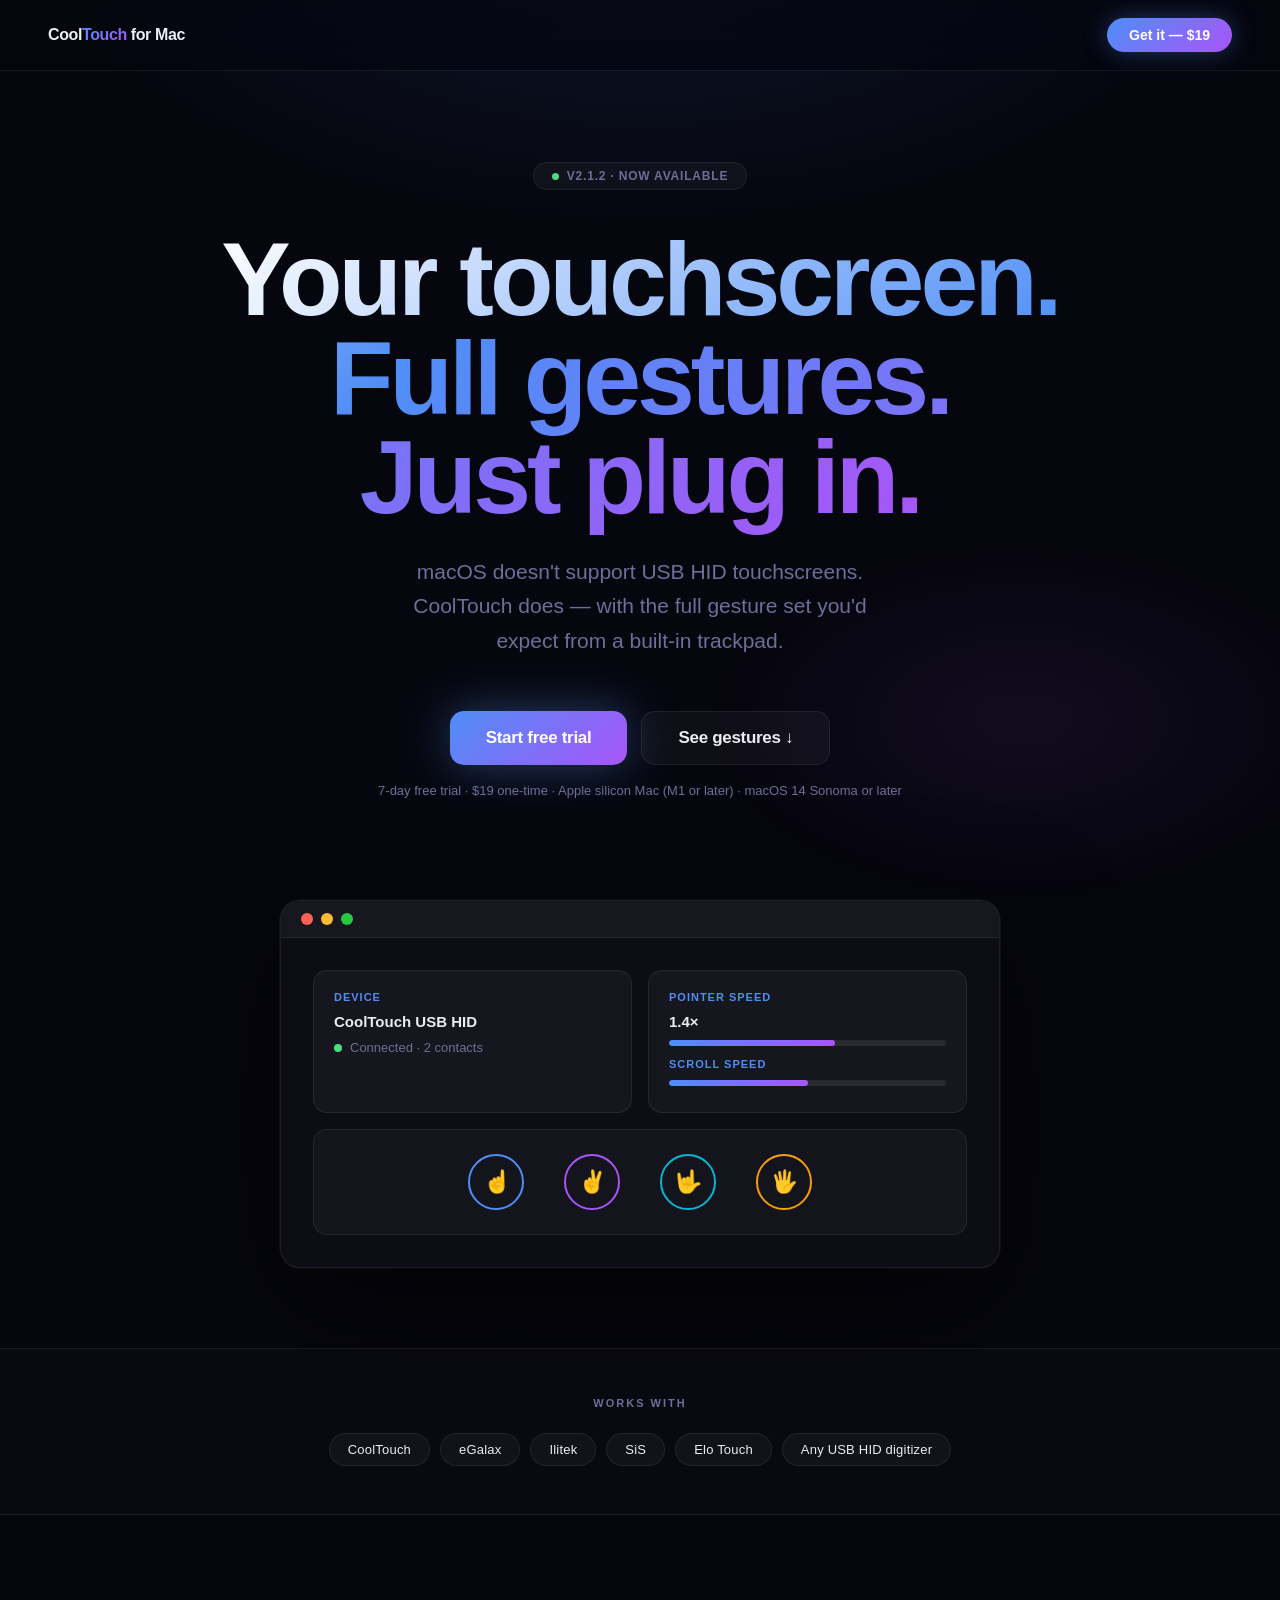
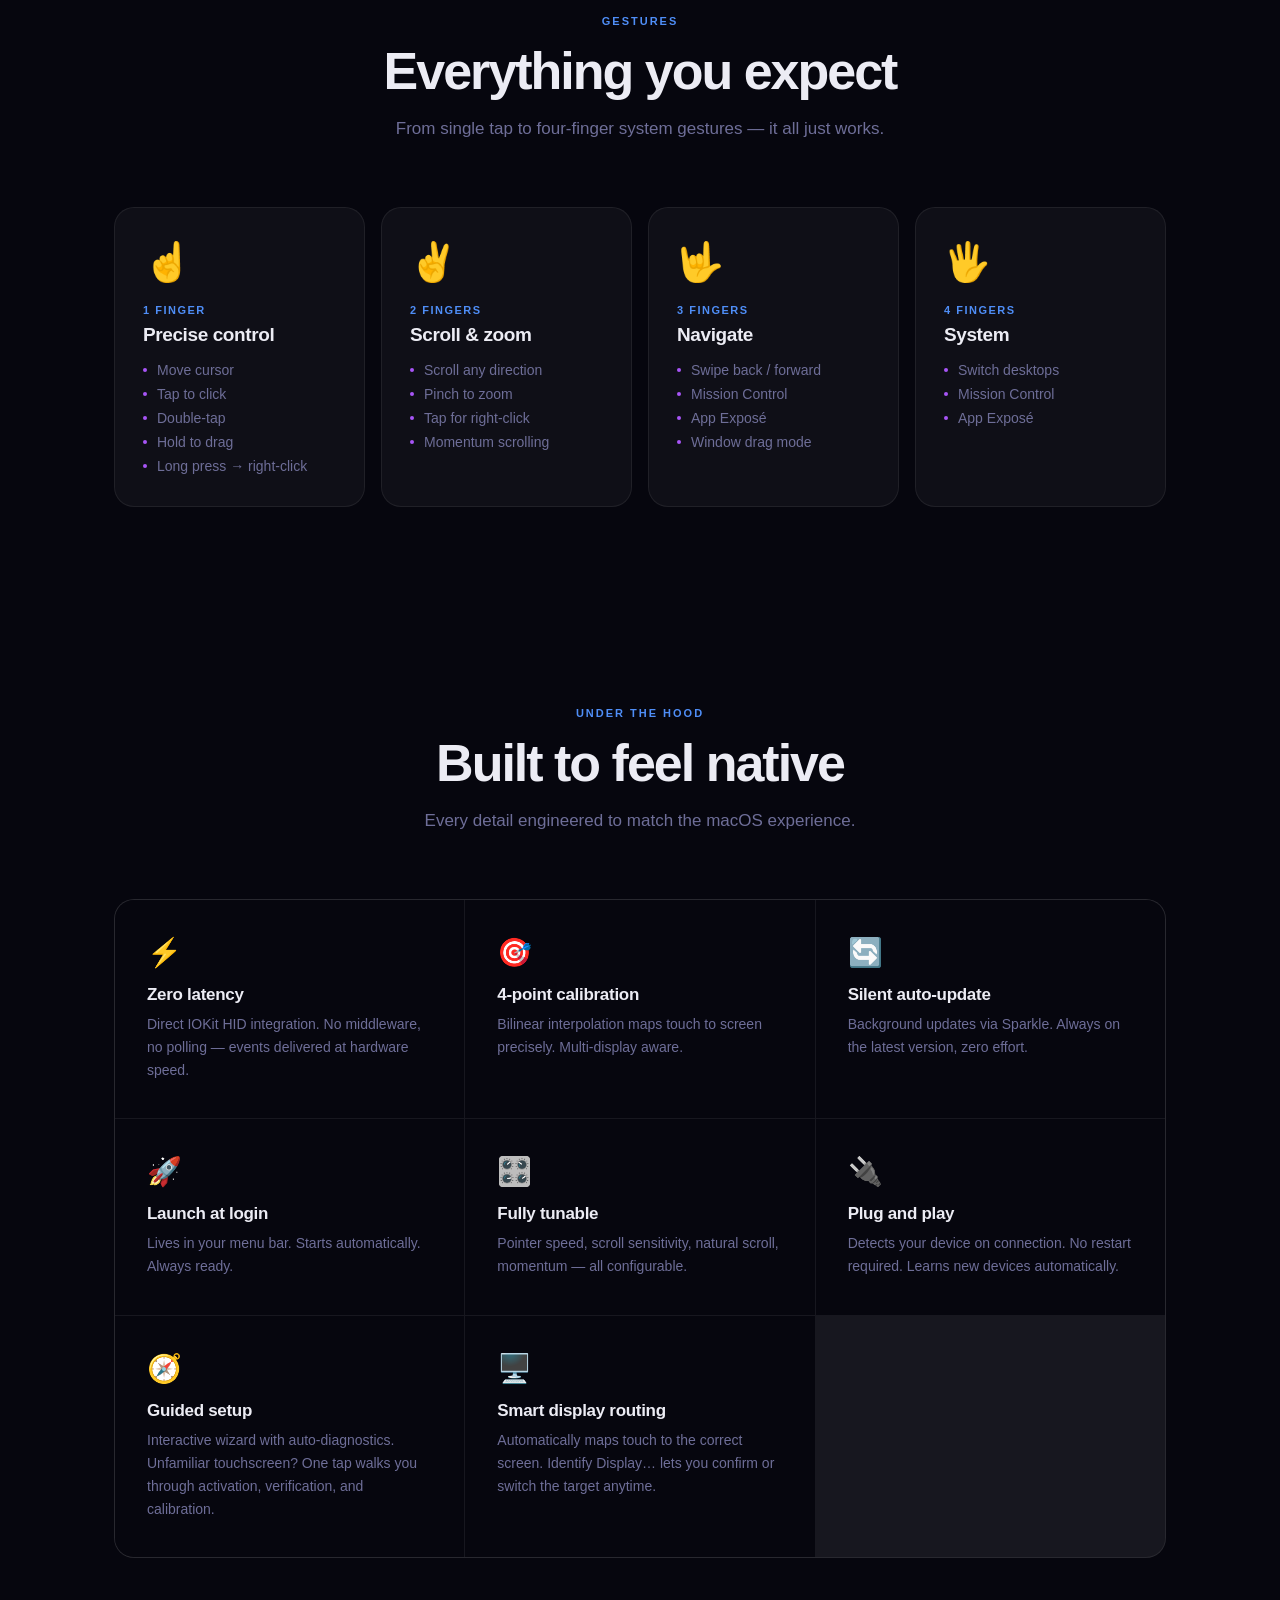
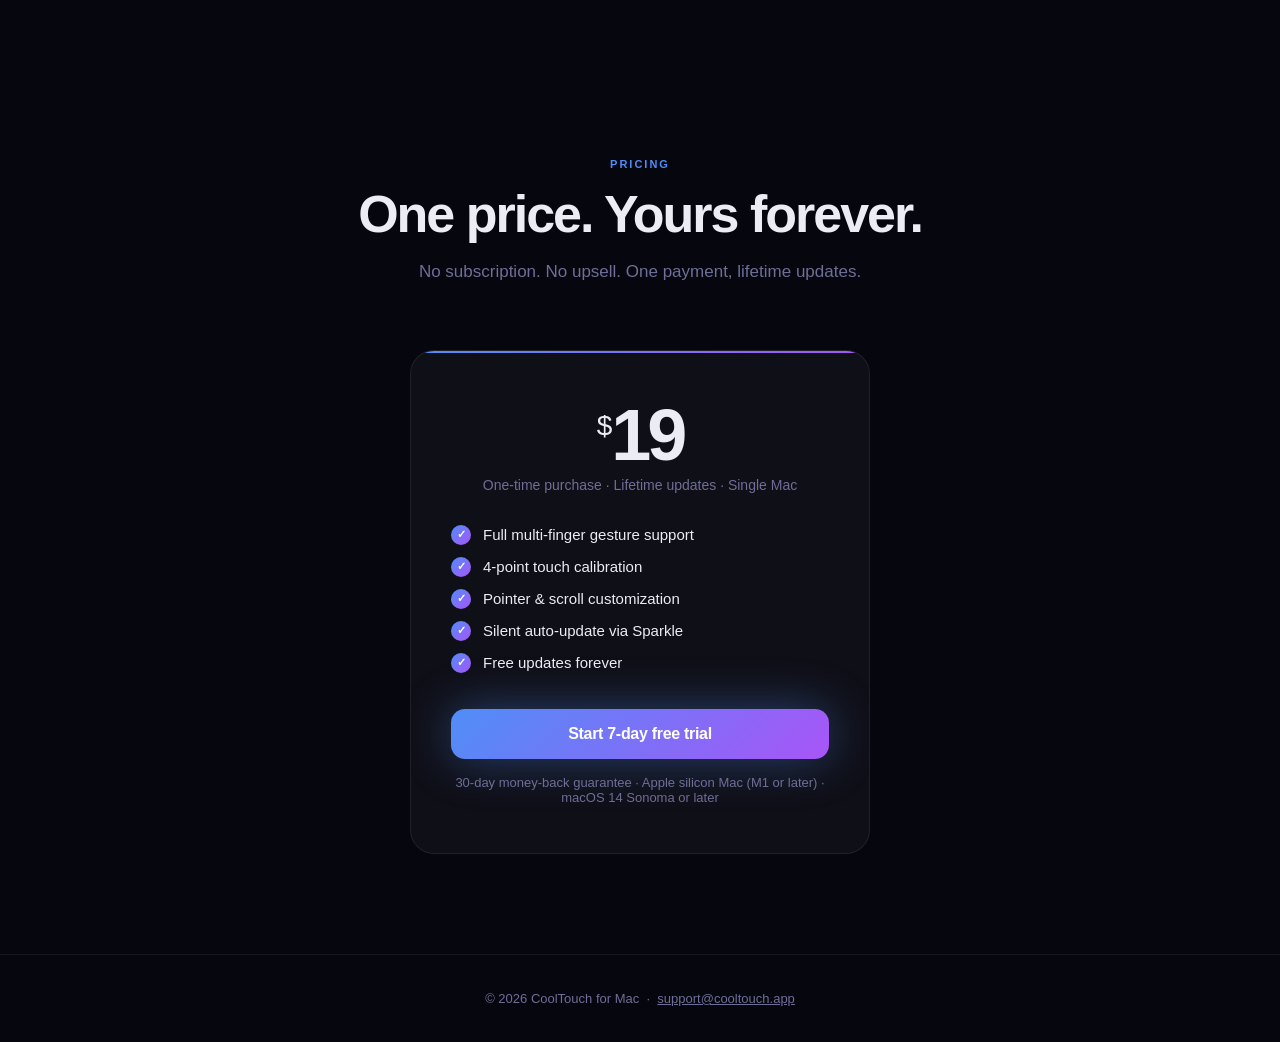
==== index.html @ cb619aef "docs: clarify Apple silicon requirement" ====
<!DOCTYPE html>
<html lang="en">
<head>
<meta charset="UTF-8">
<meta name="viewport" content="width=device-width, initial-scale=1.0">
<title>CoolTouch for Mac — Full Gesture Support for USB Touchscreens</title>
<meta name="description" content="Turn any USB touchscreen into a full macOS trackpad. Tap, scroll, pinch, swipe — plug in and it just works.">
<style>
*, *::before, *::after { box-sizing: border-box; margin: 0; padding: 0; }

:root {
  --bg: #06060e;
  --surface: rgba(255,255,255,0.04);
  --border: rgba(255,255,255,0.07);
  --text: #ececf4;
  --muted: #6e6e98;
  --a1: #4f8ef7;
  --a2: #a855f7;
  --a3: #06b6d4;
}

html { scroll-behavior: smooth; }

body {
  font-family: -apple-system, BlinkMacSystemFont, 'SF Pro Display', 'Segoe UI', sans-serif;
  background: var(--bg);
  color: var(--text);
  overflow-x: hidden;
}

/* ── Ambient glow ── */
.glow-bg {
  position: fixed; inset: 0; pointer-events: none; z-index: 0;
  background:
    radial-gradient(ellipse 80% 60% at 50% -10%, rgba(79,142,247,0.13) 0%, transparent 60%),
    radial-gradient(ellipse 50% 40% at 80% 80%, rgba(168,85,247,0.08) 0%, transparent 50%);
}

/* ── Nav ── */
nav {
  position: fixed; top: 0; left: 0; right: 0; z-index: 100;
  padding: 18px 48px;
  display: flex; align-items: center; justify-content: space-between;
  background: rgba(6,6,14,0.75);
  backdrop-filter: blur(24px) saturate(180%);
  border-bottom: 1px solid var(--border);
}

.logo { font-size: 16px; font-weight: 700; letter-spacing: -0.4px; }
.logo em { font-style: normal; background: linear-gradient(135deg, var(--a1), var(--a2)); -webkit-background-clip: text; -webkit-text-fill-color: transparent; }

.nav-buy {
  padding: 9px 22px;
  background: linear-gradient(135deg, var(--a1), var(--a2));
  border-radius: 22px;
  color: #fff; text-decoration: none; font-size: 14px; font-weight: 600;
  transition: opacity .2s, transform .2s;
  box-shadow: 0 0 24px rgba(79,142,247,0.35);
}
.nav-buy:hover { opacity: .85; transform: translateY(-1px); }

/* ── Hero ── */
.hero {
  min-height: 100vh;
  display: flex; flex-direction: column; align-items: center; justify-content: center;
  text-align: center; padding: 140px 24px 80px;
  position: relative; z-index: 1;
}

.badge {
  display: inline-flex; align-items: center; gap: 8px;
  padding: 6px 18px;
  background: var(--surface); border: 1px solid var(--border); border-radius: 99px;
  font-size: 12px; font-weight: 600; letter-spacing: .8px; text-transform: uppercase;
  color: var(--muted); margin-bottom: 40px;
}
.dot { width: 7px; height: 7px; border-radius: 50%; background: #4ade80; animation: blink 2s infinite; }
@keyframes blink { 0%,100%{opacity:1} 50%{opacity:.3} }

h1 {
  font-size: clamp(56px, 9vw, 104px);
  font-weight: 800; letter-spacing: -4px; line-height: .95;
  margin-bottom: 28px; max-width: 860px;
}

.grad { background: linear-gradient(135deg, #fff 0%, var(--a1) 45%, var(--a2) 100%); -webkit-background-clip: text; -webkit-text-fill-color: transparent; }

.hero-sub {
  font-size: clamp(17px, 2vw, 21px); color: var(--muted);
  max-width: 520px; line-height: 1.65; margin-bottom: 52px;
}

.hero-btns { display: flex; gap: 14px; flex-wrap: wrap; justify-content: center; margin-bottom: 18px; }

.btn {
  display: inline-flex; align-items: center; gap: 8px;
  padding: 16px 36px; border-radius: 14px;
  font-size: 17px; font-weight: 600; letter-spacing: -.3px;
  text-decoration: none; transition: all .2s;
}
.btn-fill {
  background: linear-gradient(135deg, var(--a1), var(--a2));
  color: #fff; box-shadow: 0 0 48px rgba(79,142,247,0.4);
}
.btn-fill:hover { transform: translateY(-3px); box-shadow: 0 0 72px rgba(79,142,247,0.55); }
.btn-outline {
  background: var(--surface); border: 1px solid var(--border); color: var(--text);
}
.btn-outline:hover { background: rgba(255,255,255,0.08); transform: translateY(-2px); }

.hero-fine { font-size: 13px; color: var(--muted); }

/* ── Mockup ── */
.mockup-wrap {
  position: relative; z-index: 1;
  padding: 0 24px 80px; display: flex; justify-content: center;
}

.mockup {
  width: 100%; max-width: 720px;
  background: rgba(255,255,255,0.03);
  border: 1px solid var(--border);
  border-radius: 20px;
  overflow: hidden;
  box-shadow: 0 40px 120px rgba(0,0,0,0.6), 0 0 0 1px rgba(255,255,255,0.05);
}

.mockup-bar {
  background: rgba(255,255,255,0.04);
  border-bottom: 1px solid var(--border);
  padding: 12px 20px;
  display: flex; align-items: center; gap: 8px;
}
.mockup-dot { width: 12px; height: 12px; border-radius: 50%; }
.d1{background:#ff5f57} .d2{background:#febc2e} .d3{background:#28c840}

.mockup-body {
  padding: 32px;
  display: grid; grid-template-columns: 1fr 1fr; gap: 16px;
}

.mockup-card {
  background: rgba(255,255,255,0.04);
  border: 1px solid var(--border);
  border-radius: 14px; padding: 20px;
}
.mockup-card-label {
  font-size: 11px; font-weight: 600; letter-spacing: 1px; text-transform: uppercase;
  color: var(--a1); margin-bottom: 10px;
}
.mockup-card-title { font-size: 15px; font-weight: 600; margin-bottom: 10px; }
.mockup-bar-row {
  height: 6px; background: rgba(255,255,255,0.08);
  border-radius: 3px; margin-bottom: 6px; overflow: hidden;
}
.mockup-bar-fill {
  height: 100%; border-radius: 3px;
  background: linear-gradient(90deg, var(--a1), var(--a2));
  animation: barload 3s ease-in-out infinite alternate;
}
@keyframes barload { from{width:30%} to{width:90%} }
.mockup-bar-fill.b2 { animation-delay: .4s; animation-direction: alternate-reverse; }
.mockup-bar-fill.b3 { animation-delay: .8s; }

.mockup-status {
  display: flex; align-items: center; gap: 8px;
  font-size: 13px; color: var(--muted); margin-top: 8px;
}
.status-dot { width: 8px; height: 8px; border-radius: 50%; background: #4ade80; flex-shrink: 0; }

.touch-demo {
  grid-column: span 2;
  background: rgba(255,255,255,0.03);
  border: 1px solid var(--border);
  border-radius: 14px; padding: 24px;
  display: flex; align-items: center; justify-content: center; gap: 40px; flex-wrap: wrap;
}

.finger-ring {
  width: 56px; height: 56px; border-radius: 50%;
  border: 2px solid;
  display: flex; align-items: center; justify-content: center;
  font-size: 22px; position: relative;
  animation: ripple 2.5s ease-out infinite;
}
.f1 { border-color: var(--a1); animation-delay: 0s; }
.f2 { border-color: var(--a2); animation-delay: .3s; }
.f3 { border-color: var(--a3); animation-delay: .6s; }
.f4 { border-color: #f59e0b; animation-delay: .9s; }

@keyframes ripple {
  0%,100% { transform: scale(1); opacity: 1; }
  50% { transform: scale(1.12); opacity: .7; }
}
.finger-ring::after {
  content: ''; position: absolute;
  width: 100%; height: 100%; border-radius: 50%;
  border: 2px solid inherit;
  animation: expand 2.5s ease-out infinite;
}
.f1::after { border-color: var(--a1); animation-delay: 0s; }
.f2::after { border-color: var(--a2); animation-delay: .3s; }
.f3::after { border-color: var(--a3); animation-delay: .6s; }
.f4::after { border-color: #f59e0b; animation-delay: .9s; }
@keyframes expand {
  0% { transform: scale(1); opacity: .8; }
  100% { transform: scale(2.2); opacity: 0; }
}

/* ── Compat strip ── */
.compat {
  position: relative; z-index: 1;
  border-top: 1px solid var(--border);
  border-bottom: 1px solid var(--border);
  padding: 48px 24px;
  text-align: center;
  background: rgba(255,255,255,0.015);
}
.compat-label { font-size: 11px; font-weight: 600; letter-spacing: 2px; text-transform: uppercase; color: var(--muted); margin-bottom: 24px; }
.chips { display: flex; flex-wrap: wrap; gap: 10px; justify-content: center; }
.chip {
  padding: 8px 18px;
  background: var(--surface); border: 1px solid var(--border); border-radius: 99px;
  font-size: 13px; letter-spacing: .2px;
}

/* ── Sections ── */
.section {
  padding: 100px 24px;
  max-width: 1100px; margin: 0 auto;
  position: relative; z-index: 1;
}
.section-tag { font-size: 11px; font-weight: 700; letter-spacing: 2px; text-transform: uppercase; color: var(--a1); text-align: center; margin-bottom: 14px; }
.section-h { font-size: clamp(32px, 5vw, 52px); font-weight: 800; letter-spacing: -2px; text-align: center; margin-bottom: 14px; }
.section-p { font-size: 17px; color: var(--muted); text-align: center; max-width: 500px; margin: 0 auto 64px; line-height: 1.65; }

/* ── Gesture cards ── */
.g-grid { display: grid; grid-template-columns: repeat(auto-fit, minmax(240px, 1fr)); gap: 16px; }

.g-card {
  background: var(--surface); border: 1px solid var(--border); border-radius: 20px;
  padding: 32px 28px; transition: all .3s;
}
.g-card:hover { background: rgba(255,255,255,0.06); border-color: rgba(79,142,247,.3); transform: translateY(-5px); box-shadow: 0 20px 60px rgba(0,0,0,.4); }

.g-icon { font-size: 38px; margin-bottom: 20px; display: block; }
.g-tag { font-size: 11px; font-weight: 700; letter-spacing: 1.5px; text-transform: uppercase; color: var(--a1); margin-bottom: 8px; }
.g-title { font-size: 19px; font-weight: 700; letter-spacing: -.4px; margin-bottom: 16px; }
.g-list { list-style: none; display: flex; flex-direction: column; gap: 8px; }
.g-list li { font-size: 14px; color: var(--muted); display: flex; align-items: center; gap: 10px; }
.g-list li::before { content: ''; width: 4px; height: 4px; background: var(--a2); border-radius: 50%; flex-shrink: 0; }

/* ── Feature grid ── */
.f-grid {
  display: grid; grid-template-columns: repeat(auto-fit, minmax(300px, 1fr));
  gap: 1px; background: var(--border);
  border: 1px solid var(--border); border-radius: 20px; overflow: hidden;
}
.f-item { background: var(--bg); padding: 36px 32px; transition: background .2s; }
.f-item:hover { background: var(--surface); }
.f-icon { font-size: 28px; margin-bottom: 16px; display: block; }
.f-name { font-size: 17px; font-weight: 700; letter-spacing: -.3px; margin-bottom: 8px; }
.f-desc { font-size: 14px; color: var(--muted); line-height: 1.65; }

/* ── Pricing ── */
.p-card {
  max-width: 460px; margin: 0 auto;
  background: var(--surface); border: 1px solid var(--border); border-radius: 24px;
  padding: 48px 40px; text-align: center;
  position: relative; overflow: hidden;
}
.p-card::before {
  content: ''; position: absolute; top: 0; left: 0; right: 0; height: 2px;
  background: linear-gradient(90deg, var(--a1), var(--a2));
}
.p-price { font-size: 72px; font-weight: 800; letter-spacing: -4px; line-height: 1; margin-bottom: 6px; }
.p-price sup { font-size: 28px; font-weight: 500; vertical-align: super; letter-spacing: -1px; }
.p-note { font-size: 14px; color: var(--muted); margin-bottom: 32px; }
.p-list { list-style: none; display: flex; flex-direction: column; gap: 12px; margin-bottom: 36px; text-align: left; }
.p-list li { display: flex; align-items: center; gap: 12px; font-size: 15px; }
.p-check {
  width: 20px; height: 20px; border-radius: 50%; flex-shrink: 0;
  background: linear-gradient(135deg, var(--a1), var(--a2));
  display: inline-flex; align-items: center; justify-content: center;
  font-size: 11px; font-weight: 700; color: #fff;
}
.p-guarantee { font-size: 13px; color: var(--muted); margin-top: 16px; }

/* ── Footer ── */
footer {
  position: relative; z-index: 1;
  border-top: 1px solid var(--border);
  padding: 36px 24px; text-align: center;
  font-size: 13px; color: var(--muted);
}
footer a { color: inherit; }

@media (max-width: 640px) {
  nav { padding: 16px 20px; }
  h1 { letter-spacing: -2px; }
  .mockup-body { grid-template-columns: 1fr; }
  .touch-demo { grid-column: span 1; }
  .section { padding: 60px 16px; }
  .p-card { padding: 36px 24px; }
}
</style>
</head>
<body>

<div class="glow-bg"></div>

<nav>
  <div class="logo">Cool<em>Touch</em> for Mac</div>
  <a href="https://marswanderer72.gumroad.com/l/cooltouch-mac" class="nav-buy">Get it — $19</a>
</nav>

<!-- Hero -->
<section class="hero">
  <div class="badge"><span class="dot"></span> v2.1.2 · Now available</div>
  <h1><span class="grad">Your touchscreen.<br>Full gestures.<br>Just plug in.</span></h1>
  <p class="hero-sub">macOS doesn't support USB HID touchscreens. CoolTouch does — with the full gesture set you'd expect from a built-in trackpad.</p>
  <div class="hero-btns">
    <a href="https://marswanderer72.gumroad.com/l/cooltouch-mac" class="btn btn-fill">Start free trial</a>
    <a href="#gestures" class="btn btn-outline">See gestures ↓</a>
  </div>
  <p class="hero-fine">7-day free trial · $19 one-time · Apple silicon Mac (M1 or later) · macOS 14 Sonoma or later</p>
</section>

<!-- Mockup -->
<div class="mockup-wrap">
  <div class="mockup">
    <div class="mockup-bar">
      <div class="mockup-dot d1"></div>
      <div class="mockup-dot d2"></div>
      <div class="mockup-dot d3"></div>
    </div>
    <div class="mockup-body">
      <div class="mockup-card">
        <div class="mockup-card-label">Device</div>
        <div class="mockup-card-title">CoolTouch USB HID</div>
        <div class="mockup-status"><span class="status-dot"></span> Connected · 2 contacts</div>
      </div>
      <div class="mockup-card">
        <div class="mockup-card-label">Pointer speed</div>
        <div class="mockup-card-title">1.4×</div>
        <div class="mockup-bar-row"><div class="mockup-bar-fill" style="width:60%"></div></div>
        <div class="mockup-card-label" style="margin-top:12px">Scroll speed</div>
        <div class="mockup-bar-row"><div class="mockup-bar-fill b2" style="width:50%"></div></div>
      </div>
      <div class="touch-demo">
        <div class="finger-ring f1">☝️</div>
        <div class="finger-ring f2">✌️</div>
        <div class="finger-ring f3">🤟</div>
        <div class="finger-ring f4">🖐️</div>
      </div>
    </div>
  </div>
</div>

<!-- Compat -->
<div class="compat">
  <p class="compat-label">Works with</p>
  <div class="chips">
    <span class="chip">CoolTouch</span>
    <span class="chip">eGalax</span>
    <span class="chip">Ilitek</span>
    <span class="chip">SiS</span>
    <span class="chip">Elo Touch</span>
    <span class="chip">Any USB HID digitizer</span>
  </div>
</div>

<!-- Gestures -->
<section class="section" id="gestures">
  <p class="section-tag">Gestures</p>
  <h2 class="section-h">Everything you expect</h2>
  <p class="section-p">From single tap to four-finger system gestures — it all just works.</p>
  <div class="g-grid">
    <div class="g-card">
      <span class="g-icon">☝️</span>
      <p class="g-tag">1 finger</p>
      <h3 class="g-title">Precise control</h3>
      <ul class="g-list">
        <li>Move cursor</li>
        <li>Tap to click</li>
        <li>Double-tap</li>
        <li>Hold to drag</li>
        <li>Long press → right-click</li>
      </ul>
    </div>
    <div class="g-card">
      <span class="g-icon">✌️</span>
      <p class="g-tag">2 fingers</p>
      <h3 class="g-title">Scroll & zoom</h3>
      <ul class="g-list">
        <li>Scroll any direction</li>
        <li>Pinch to zoom</li>
        <li>Tap for right-click</li>
        <li>Momentum scrolling</li>
      </ul>
    </div>
    <div class="g-card">
      <span class="g-icon">🤟</span>
      <p class="g-tag">3 fingers</p>
      <h3 class="g-title">Navigate</h3>
      <ul class="g-list">
        <li>Swipe back / forward</li>
        <li>Mission Control</li>
        <li>App Exposé</li>
        <li>Window drag mode</li>
      </ul>
    </div>
    <div class="g-card">
      <span class="g-icon">🖐️</span>
      <p class="g-tag">4 fingers</p>
      <h3 class="g-title">System</h3>
      <ul class="g-list">
        <li>Switch desktops</li>
        <li>Mission Control</li>
        <li>App Exposé</li>
      </ul>
    </div>
  </div>
</section>

<!-- Features -->
<section class="section" id="features">
  <p class="section-tag">Under the hood</p>
  <h2 class="section-h">Built to feel native</h2>
  <p class="section-p">Every detail engineered to match the macOS experience.</p>
  <div class="f-grid">
    <div class="f-item">
      <span class="f-icon">⚡</span>
      <h3 class="f-name">Zero latency</h3>
      <p class="f-desc">Direct IOKit HID integration. No middleware, no polling — events delivered at hardware speed.</p>
    </div>
    <div class="f-item">
      <span class="f-icon">🎯</span>
      <h3 class="f-name">4-point calibration</h3>
      <p class="f-desc">Bilinear interpolation maps touch to screen precisely. Multi-display aware.</p>
    </div>
    <div class="f-item">
      <span class="f-icon">🔄</span>
      <h3 class="f-name">Silent auto-update</h3>
      <p class="f-desc">Background updates via Sparkle. Always on the latest version, zero effort.</p>
    </div>
    <div class="f-item">
      <span class="f-icon">🚀</span>
      <h3 class="f-name">Launch at login</h3>
      <p class="f-desc">Lives in your menu bar. Starts automatically. Always ready.</p>
    </div>
    <div class="f-item">
      <span class="f-icon">🎛️</span>
      <h3 class="f-name">Fully tunable</h3>
      <p class="f-desc">Pointer speed, scroll sensitivity, natural scroll, momentum — all configurable.</p>
    </div>
    <div class="f-item">
      <span class="f-icon">🔌</span>
      <h3 class="f-name">Plug and play</h3>
      <p class="f-desc">Detects your device on connection. No restart required. Learns new devices automatically.</p>
    </div>
    <div class="f-item">
      <span class="f-icon">🧭</span>
      <h3 class="f-name">Guided setup</h3>
      <p class="f-desc">Interactive wizard with auto-diagnostics. Unfamiliar touchscreen? One tap walks you through activation, verification, and calibration.</p>
    </div>
    <div class="f-item">
      <span class="f-icon">🖥️</span>
      <h3 class="f-name">Smart display routing</h3>
      <p class="f-desc">Automatically maps touch to the correct screen. Identify Display… lets you confirm or switch the target anytime.</p>
    </div>
  </div>
</section>

<!-- Pricing -->
<section class="section" id="pricing">
  <p class="section-tag">Pricing</p>
  <h2 class="section-h">One price. Yours forever.</h2>
  <p class="section-p">No subscription. No upsell. One payment, lifetime updates.</p>
  <div class="p-card">
    <div class="p-price"><sup>$</sup>19</div>
    <p class="p-note">One-time purchase · Lifetime updates · Single Mac</p>
    <ul class="p-list">
      <li><span class="p-check">✓</span> Full multi-finger gesture support</li>
      <li><span class="p-check">✓</span> 4-point touch calibration</li>
      <li><span class="p-check">✓</span> Pointer &amp; scroll customization</li>
      <li><span class="p-check">✓</span> Silent auto-update via Sparkle</li>
      <li><span class="p-check">✓</span> Free updates forever</li>
    </ul>
    <a href="https://marswanderer72.gumroad.com/l/cooltouch-mac" class="btn btn-fill" style="width:100%;justify-content:center;font-size:16px;">
      Start 7-day free trial
    </a>
    <p class="p-guarantee">30-day money-back guarantee · Apple silicon Mac (M1 or later) · macOS 14 Sonoma or later</p>
  </div>
</section>

<footer>
  <p>© 2026 CoolTouch for Mac &nbsp;·&nbsp; <a href="mailto:support@cooltouch.app">support@cooltouch.app</a></p>
</footer>

</body>
</html>
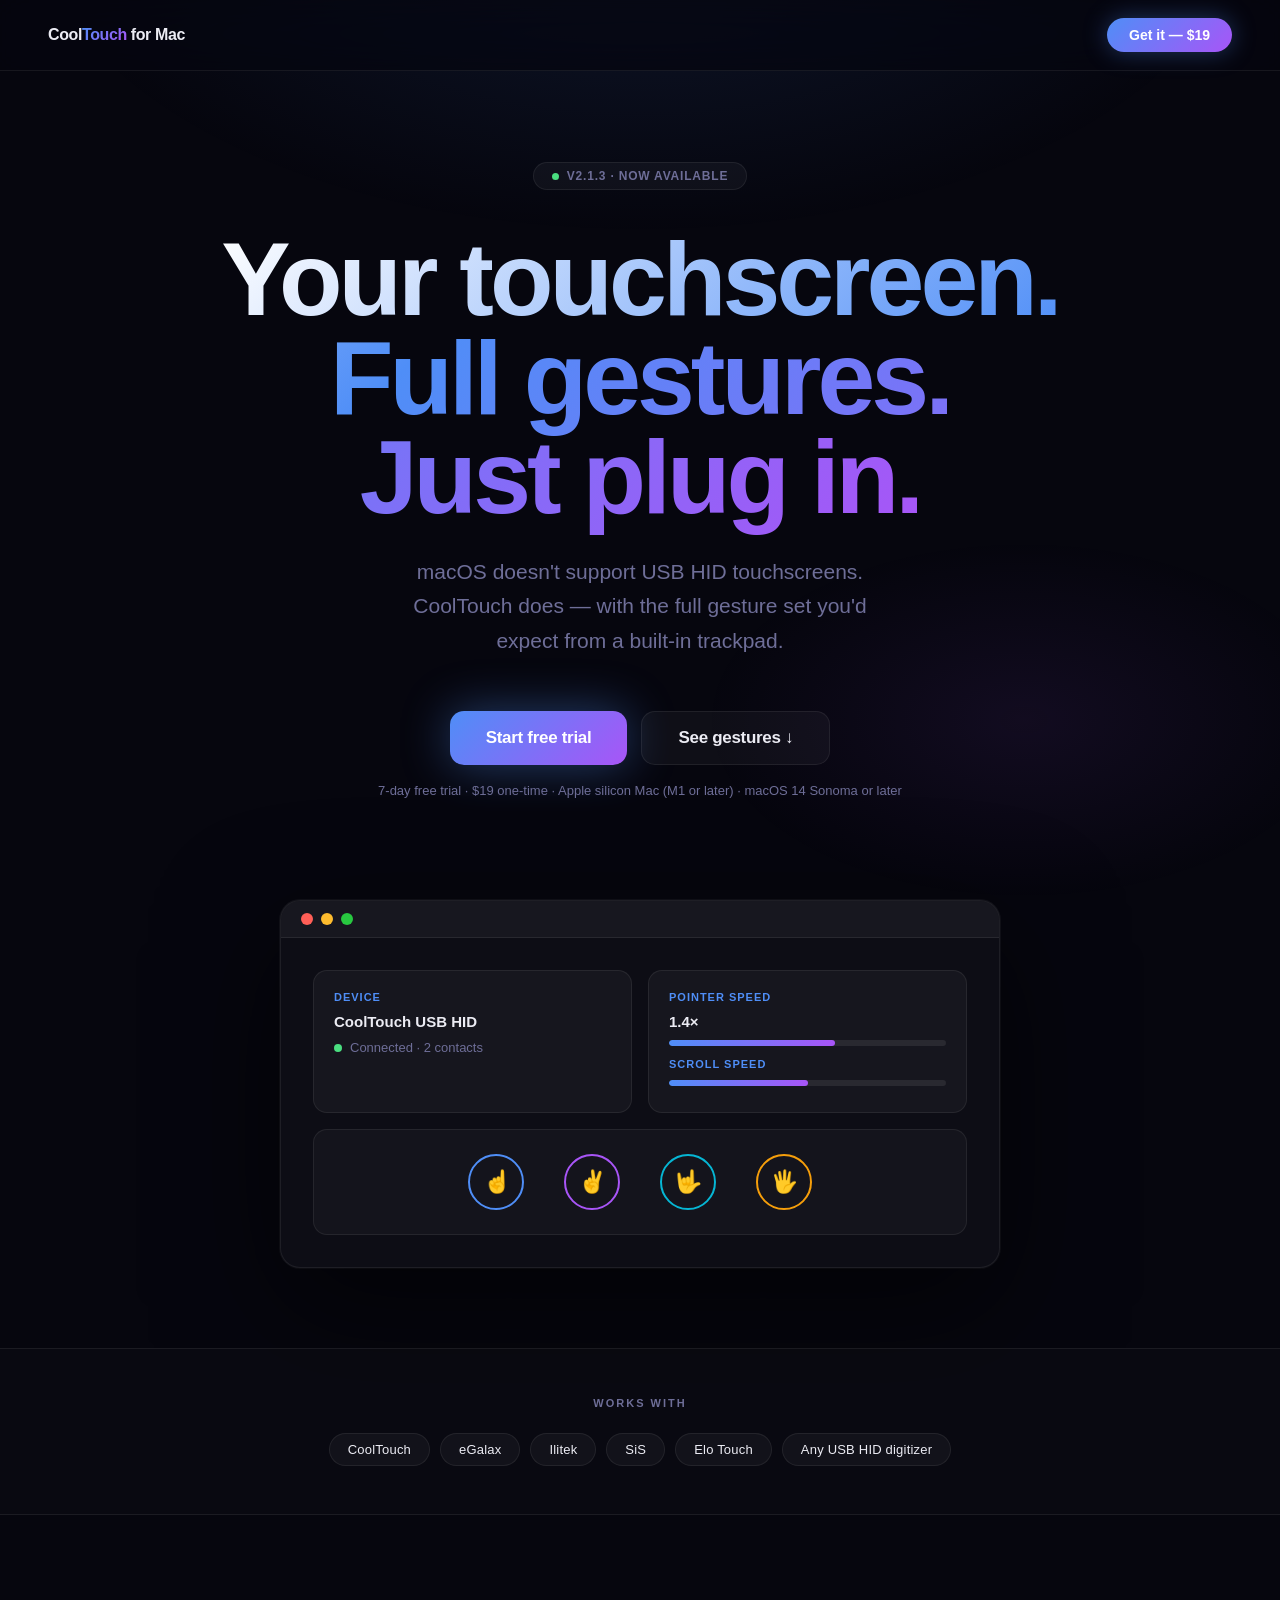
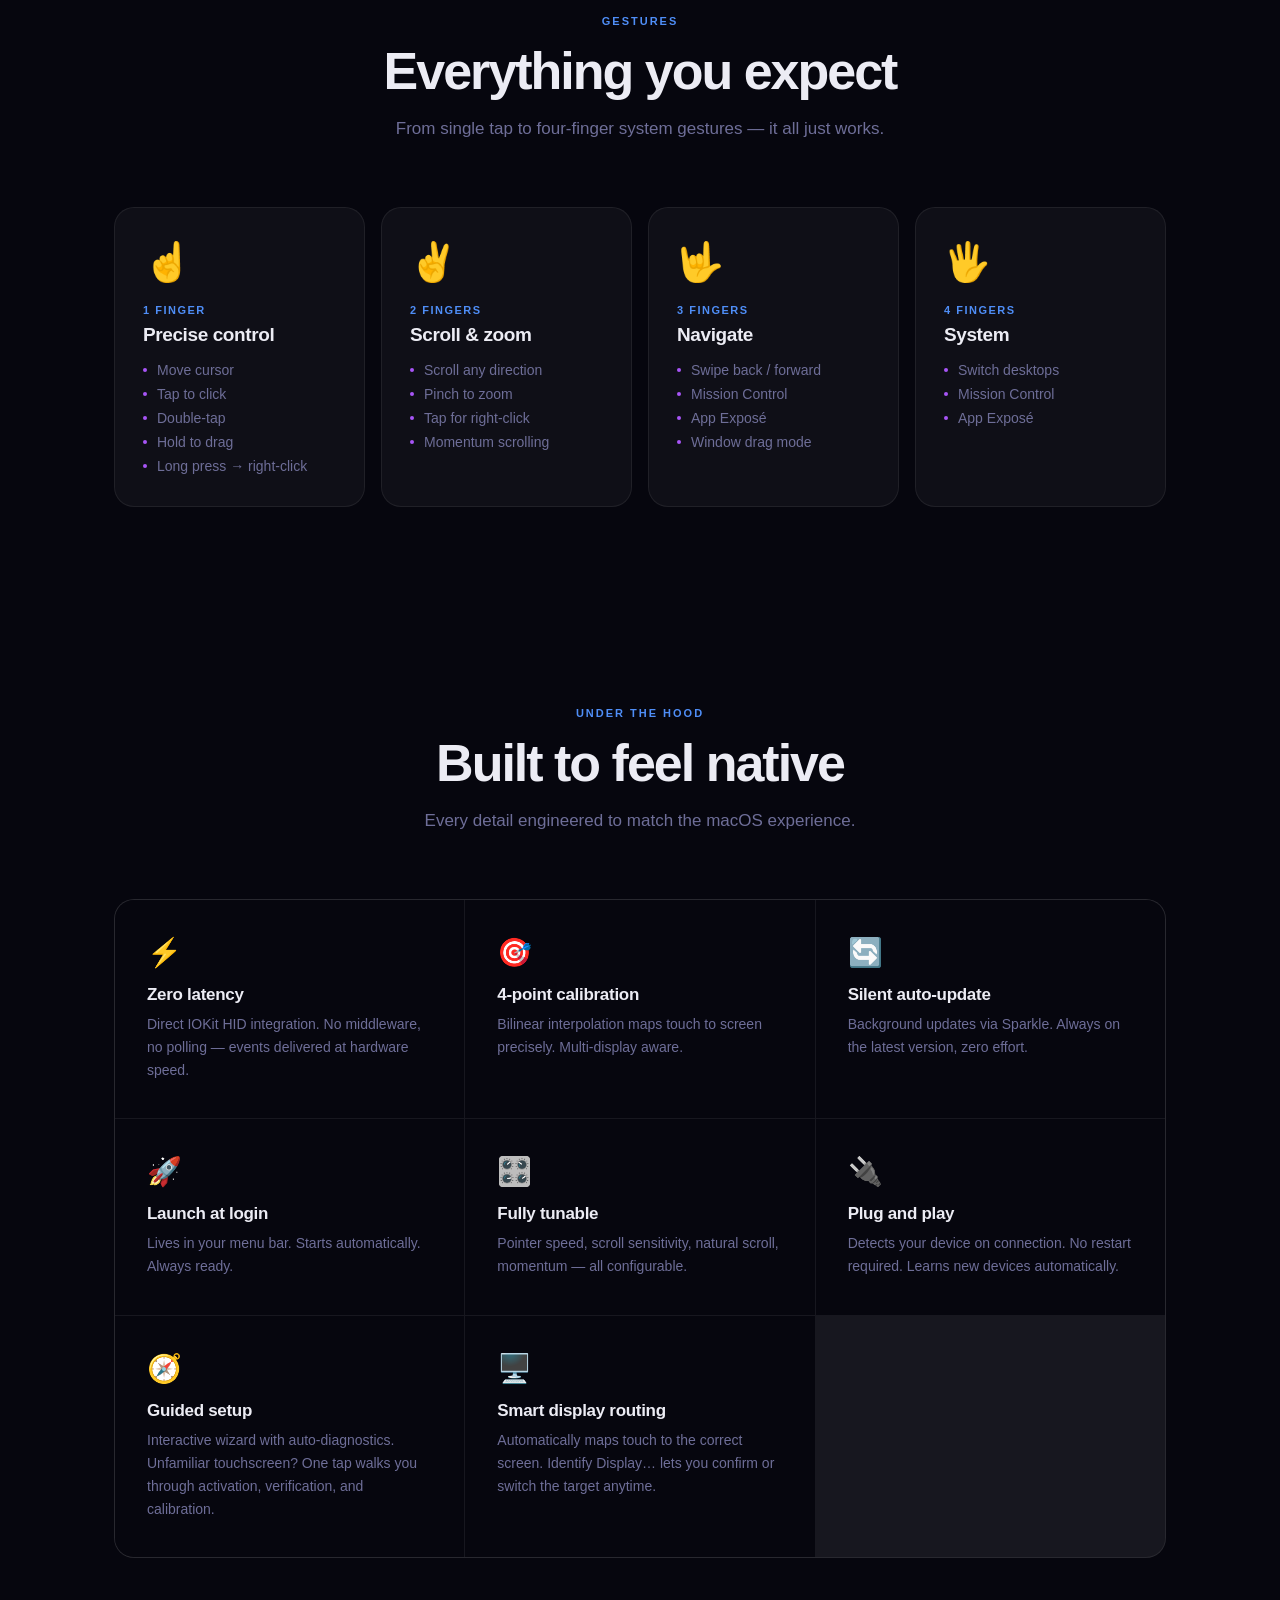
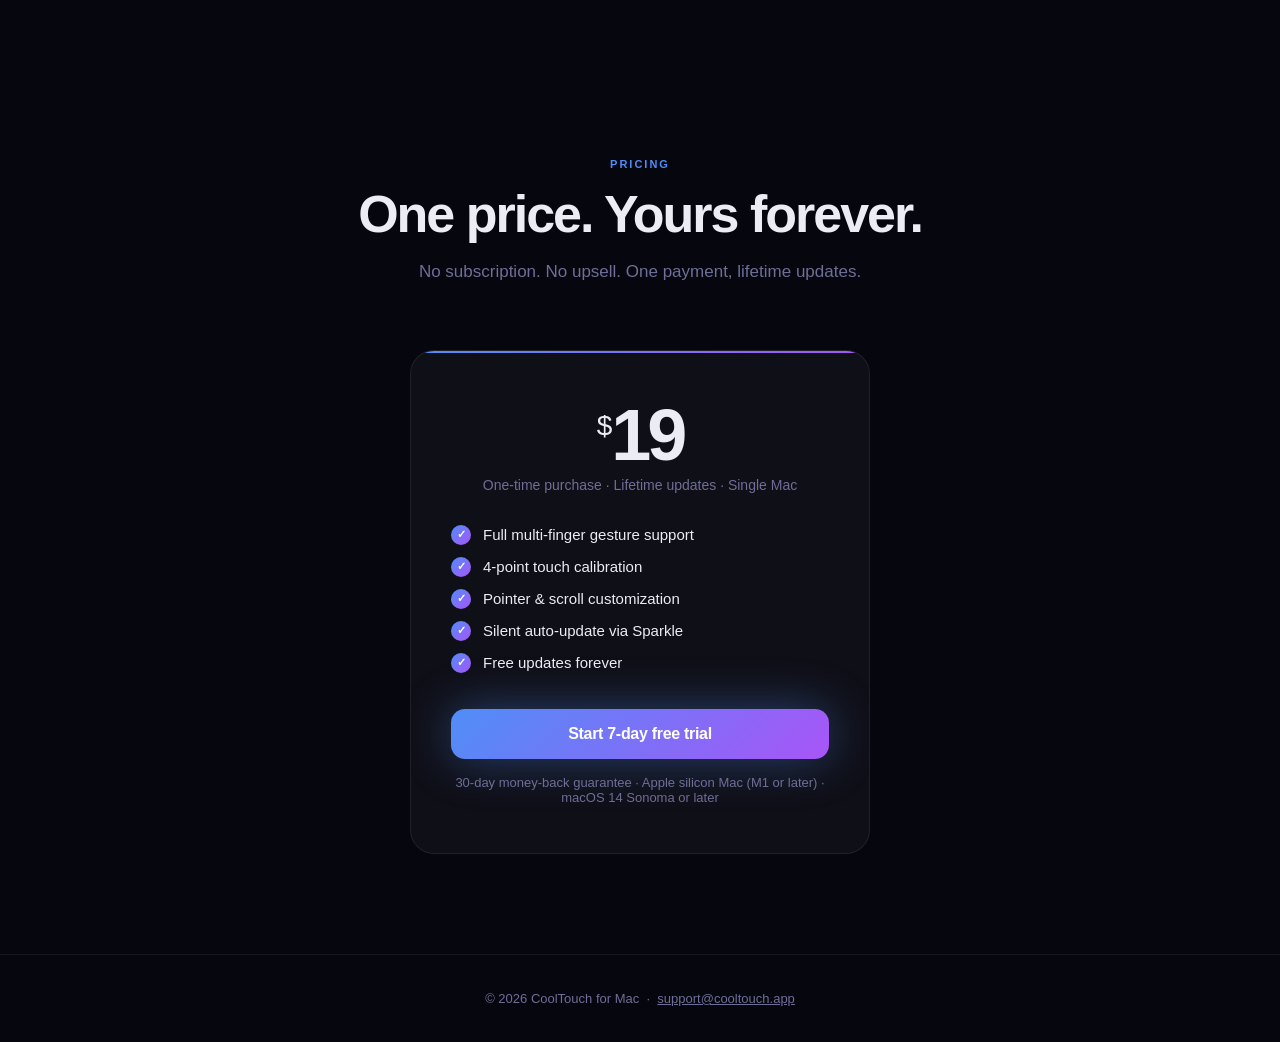
==== commit 2d216050: "docs(release): publish v2.1.3 appcast, website badge, and notarized ZIP" ====
--- a/index.html
+++ b/index.html
@@ -316,7 +316,7 @@
 
 <!-- Hero -->
 <section class="hero">
-  <div class="badge"><span class="dot"></span> v2.1.2 · Now available</div>
+  <div class="badge"><span class="dot"></span> v2.1.3 · Now available</div>
   <h1><span class="grad">Your touchscreen.<br>Full gestures.<br>Just plug in.</span></h1>
   <p class="hero-sub">macOS doesn't support USB HID touchscreens. CoolTouch does — with the full gesture set you'd expect from a built-in trackpad.</p>
   <div class="hero-btns">
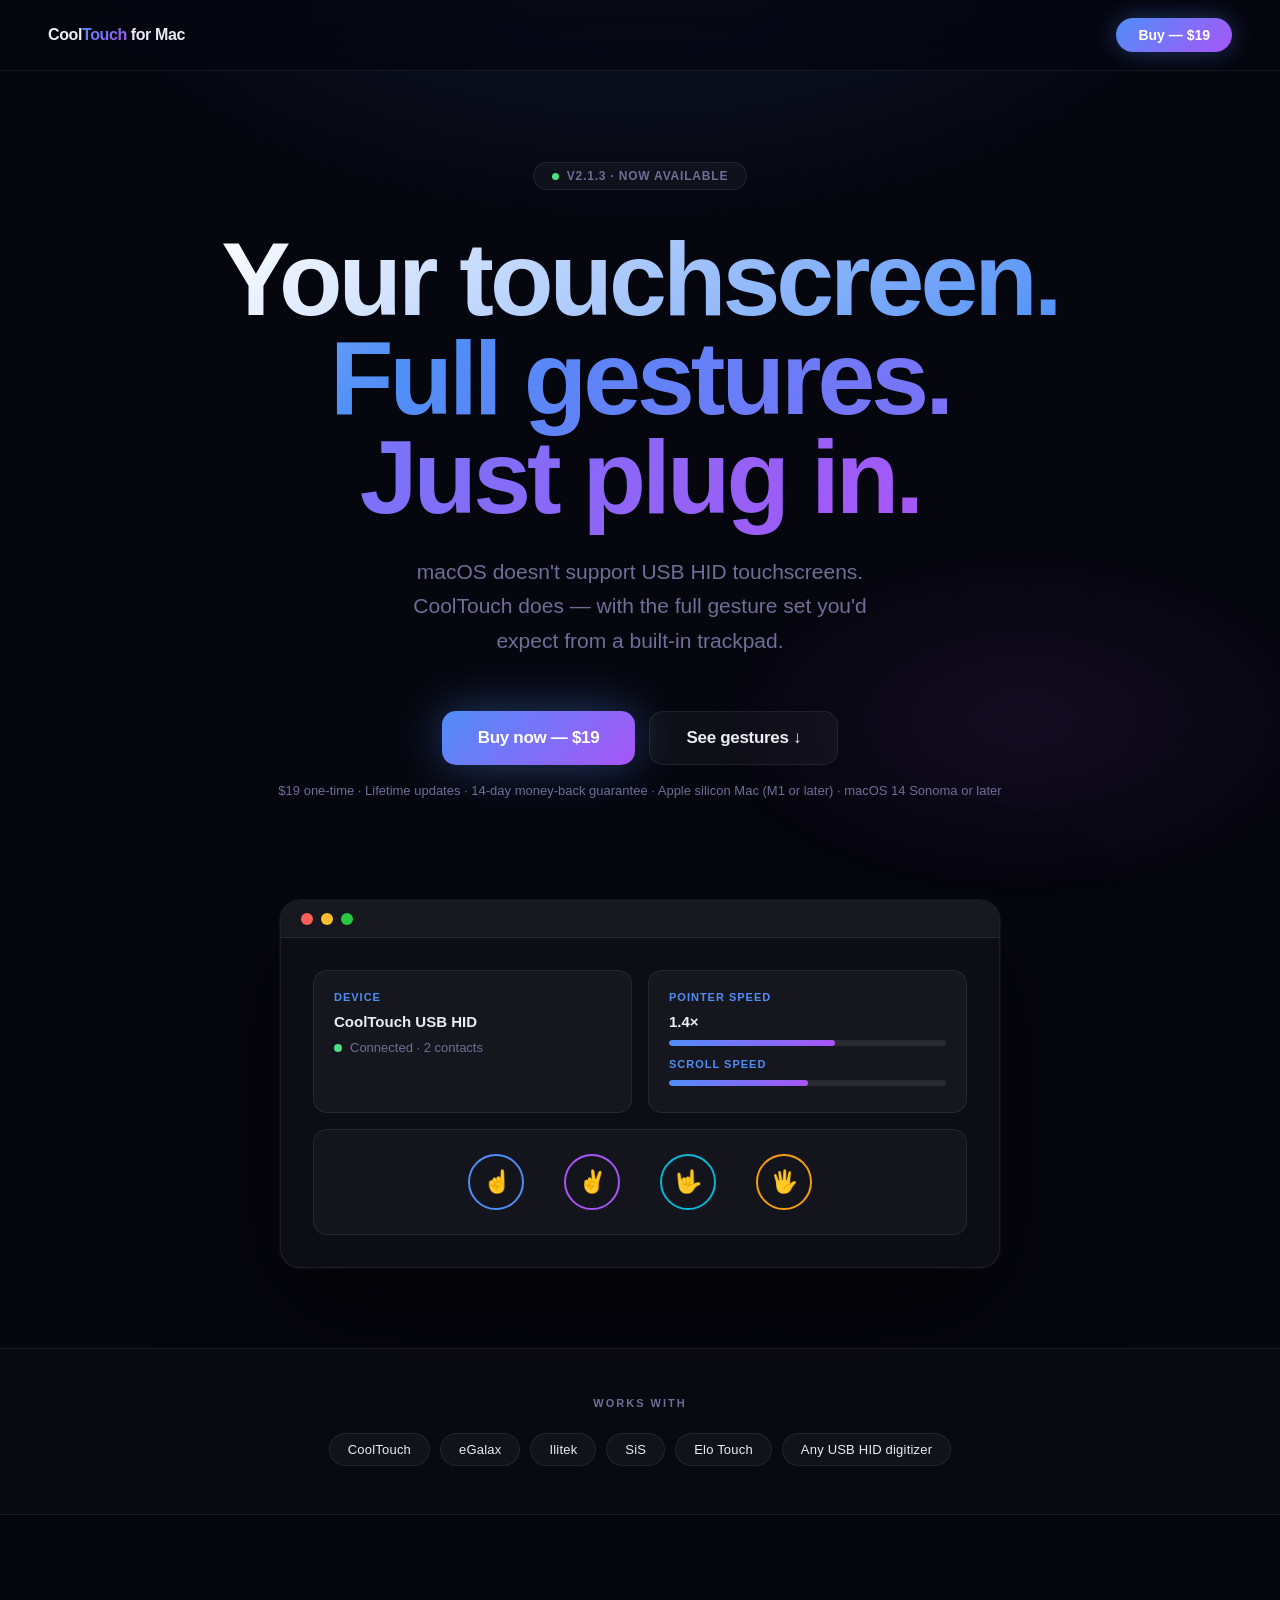
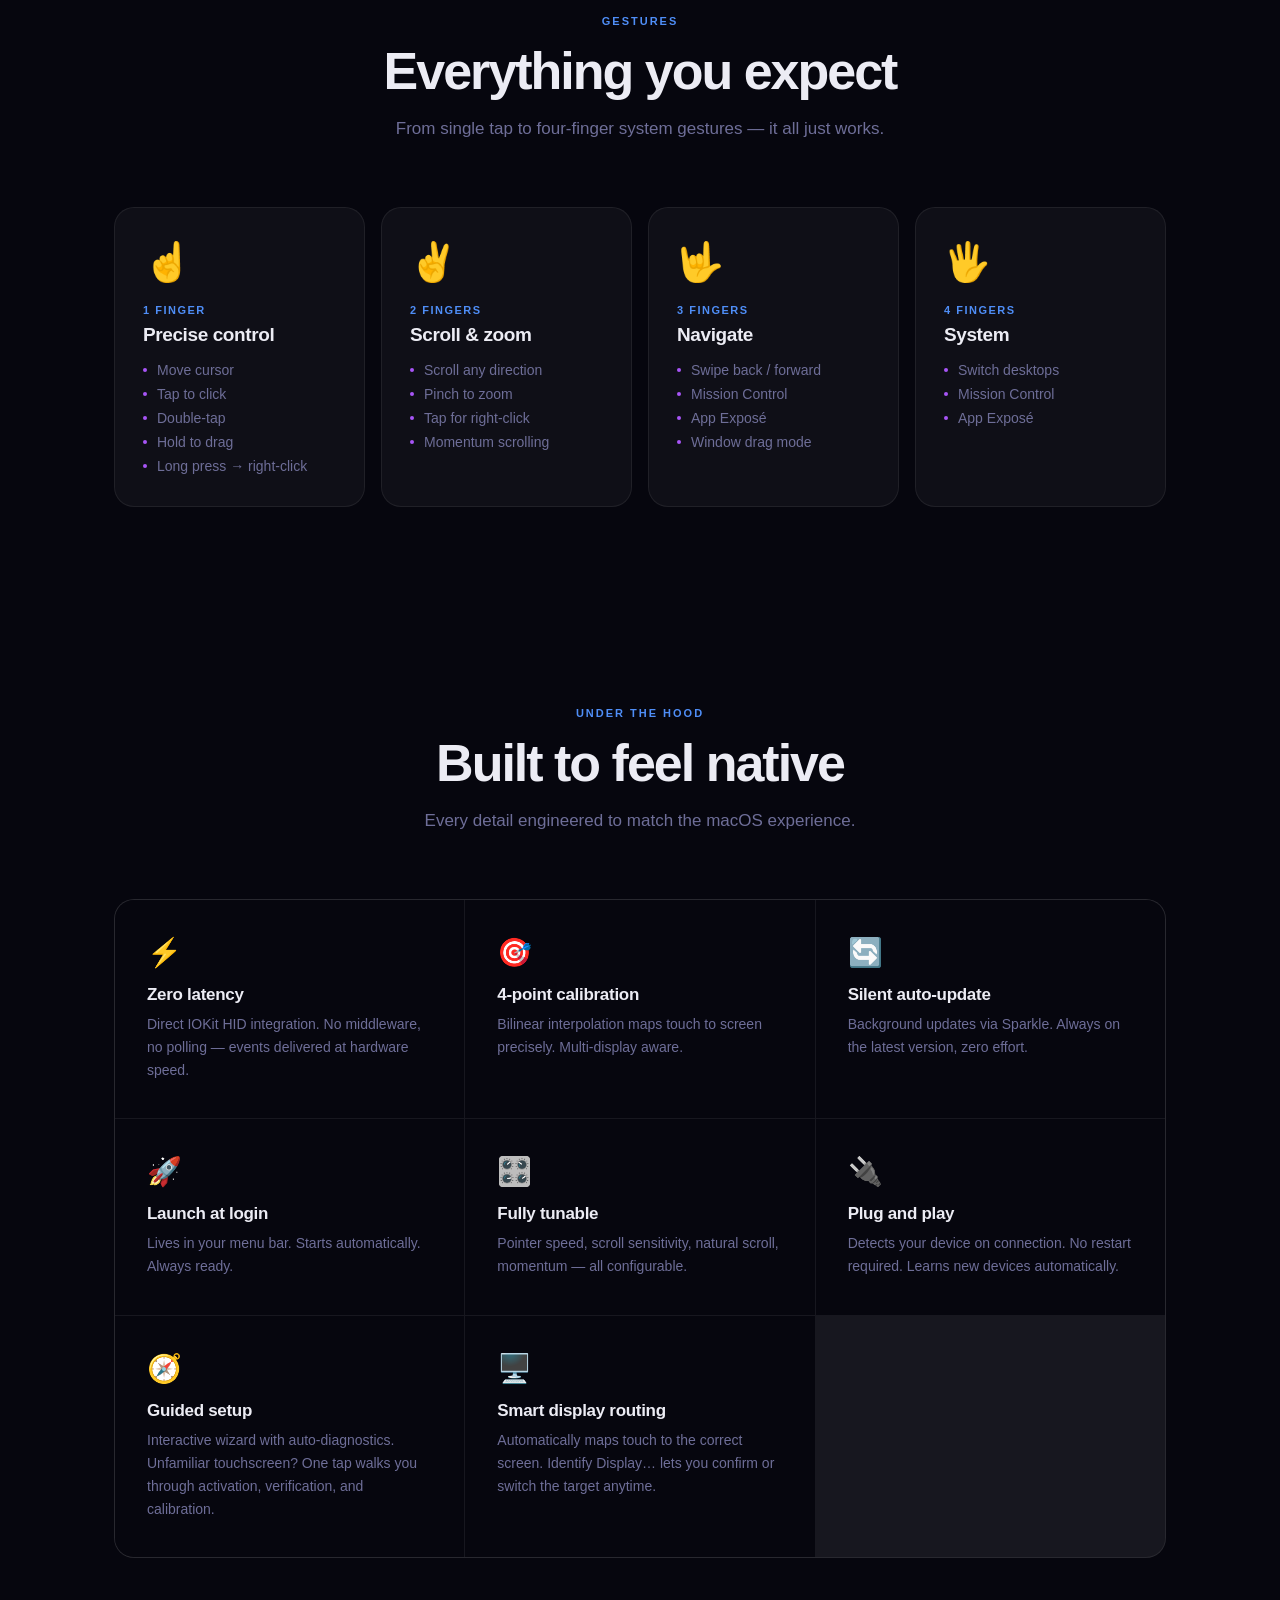
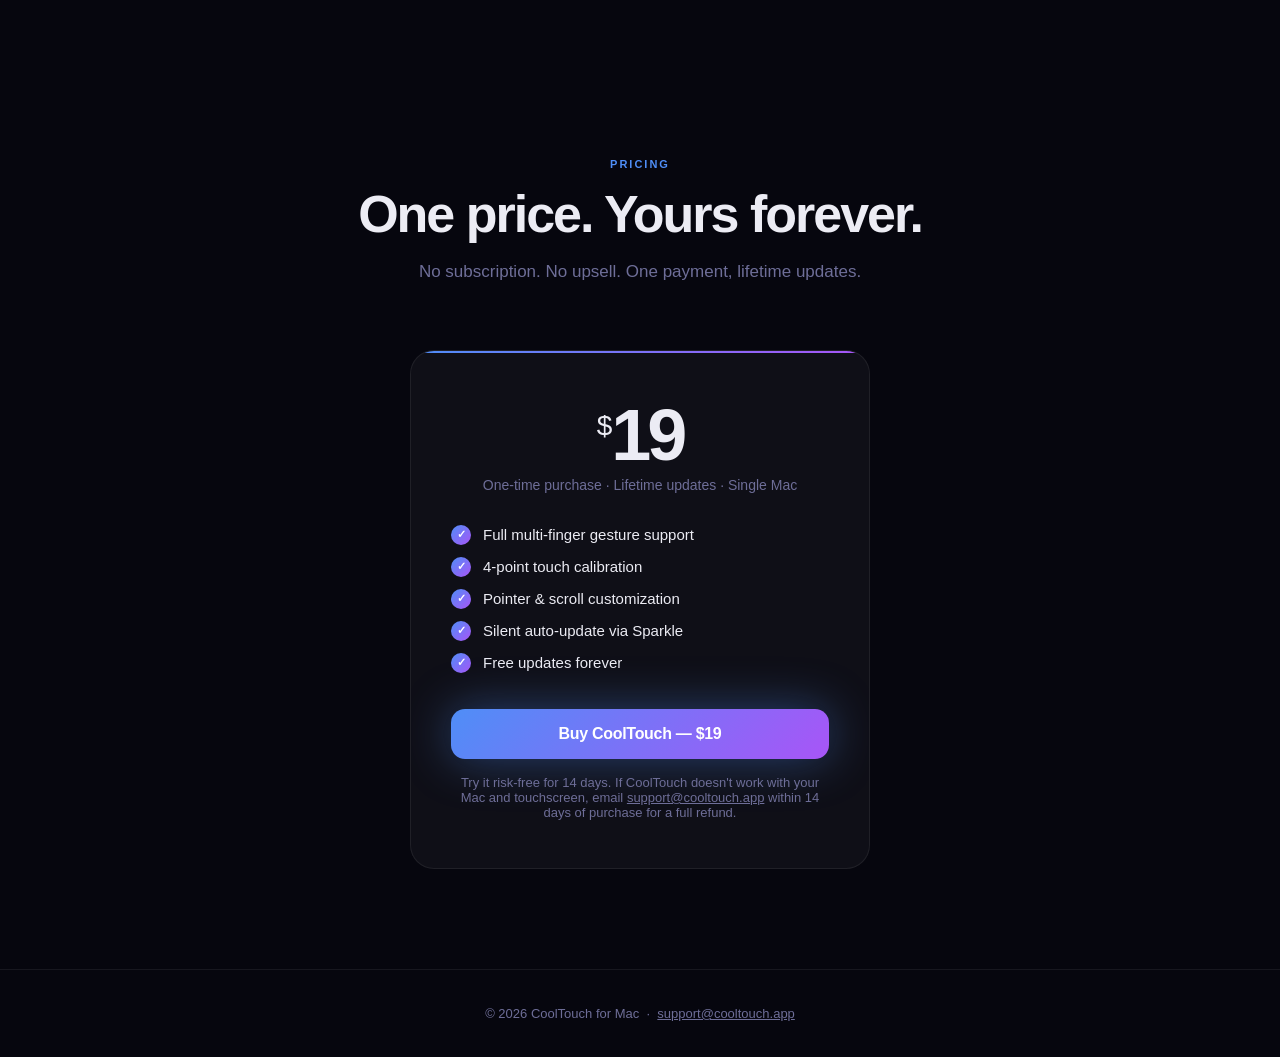
==== commit 35856e48: "docs: update purchase and refund policy" ====
--- a/index.html
+++ b/index.html
@@ -285,6 +285,7 @@
   font-size: 11px; font-weight: 700; color: #fff;
 }
 .p-guarantee { font-size: 13px; color: var(--muted); margin-top: 16px; }
+.p-guarantee a { color: inherit; }
 
 /* ── Footer ── */
 footer {
@@ -311,7 +312,7 @@
 
 <nav>
   <div class="logo">Cool<em>Touch</em> for Mac</div>
-  <a href="https://marswanderer72.gumroad.com/l/cooltouch-mac" class="nav-buy">Get it — $19</a>
+  <a href="https://marswanderer72.gumroad.com/l/cooltouch-mac" class="nav-buy">Buy — $19</a>
 </nav>
 
 <!-- Hero -->
@@ -320,10 +321,10 @@
   <h1><span class="grad">Your touchscreen.<br>Full gestures.<br>Just plug in.</span></h1>
   <p class="hero-sub">macOS doesn't support USB HID touchscreens. CoolTouch does — with the full gesture set you'd expect from a built-in trackpad.</p>
   <div class="hero-btns">
-    <a href="https://marswanderer72.gumroad.com/l/cooltouch-mac" class="btn btn-fill">Start free trial</a>
+    <a href="https://marswanderer72.gumroad.com/l/cooltouch-mac" class="btn btn-fill">Buy now — $19</a>
     <a href="#gestures" class="btn btn-outline">See gestures ↓</a>
   </div>
-  <p class="hero-fine">7-day free trial · $19 one-time · Apple silicon Mac (M1 or later) · macOS 14 Sonoma or later</p>
+  <p class="hero-fine">$19 one-time · Lifetime updates · 14-day money-back guarantee · Apple silicon Mac (M1 or later) · macOS 14 Sonoma or later</p>
 </section>
 
 <!-- Mockup -->
@@ -488,9 +489,9 @@
       <li><span class="p-check">✓</span> Free updates forever</li>
     </ul>
     <a href="https://marswanderer72.gumroad.com/l/cooltouch-mac" class="btn btn-fill" style="width:100%;justify-content:center;font-size:16px;">
-      Start 7-day free trial
+      Buy CoolTouch — $19
     </a>
-    <p class="p-guarantee">30-day money-back guarantee · Apple silicon Mac (M1 or later) · macOS 14 Sonoma or later</p>
+    <p class="p-guarantee">Try it risk-free for 14 days. If CoolTouch doesn't work with your Mac and touchscreen, email <a href="mailto:support@cooltouch.app">support@cooltouch.app</a> within 14 days of purchase for a full refund.</p>
   </div>
 </section>
 
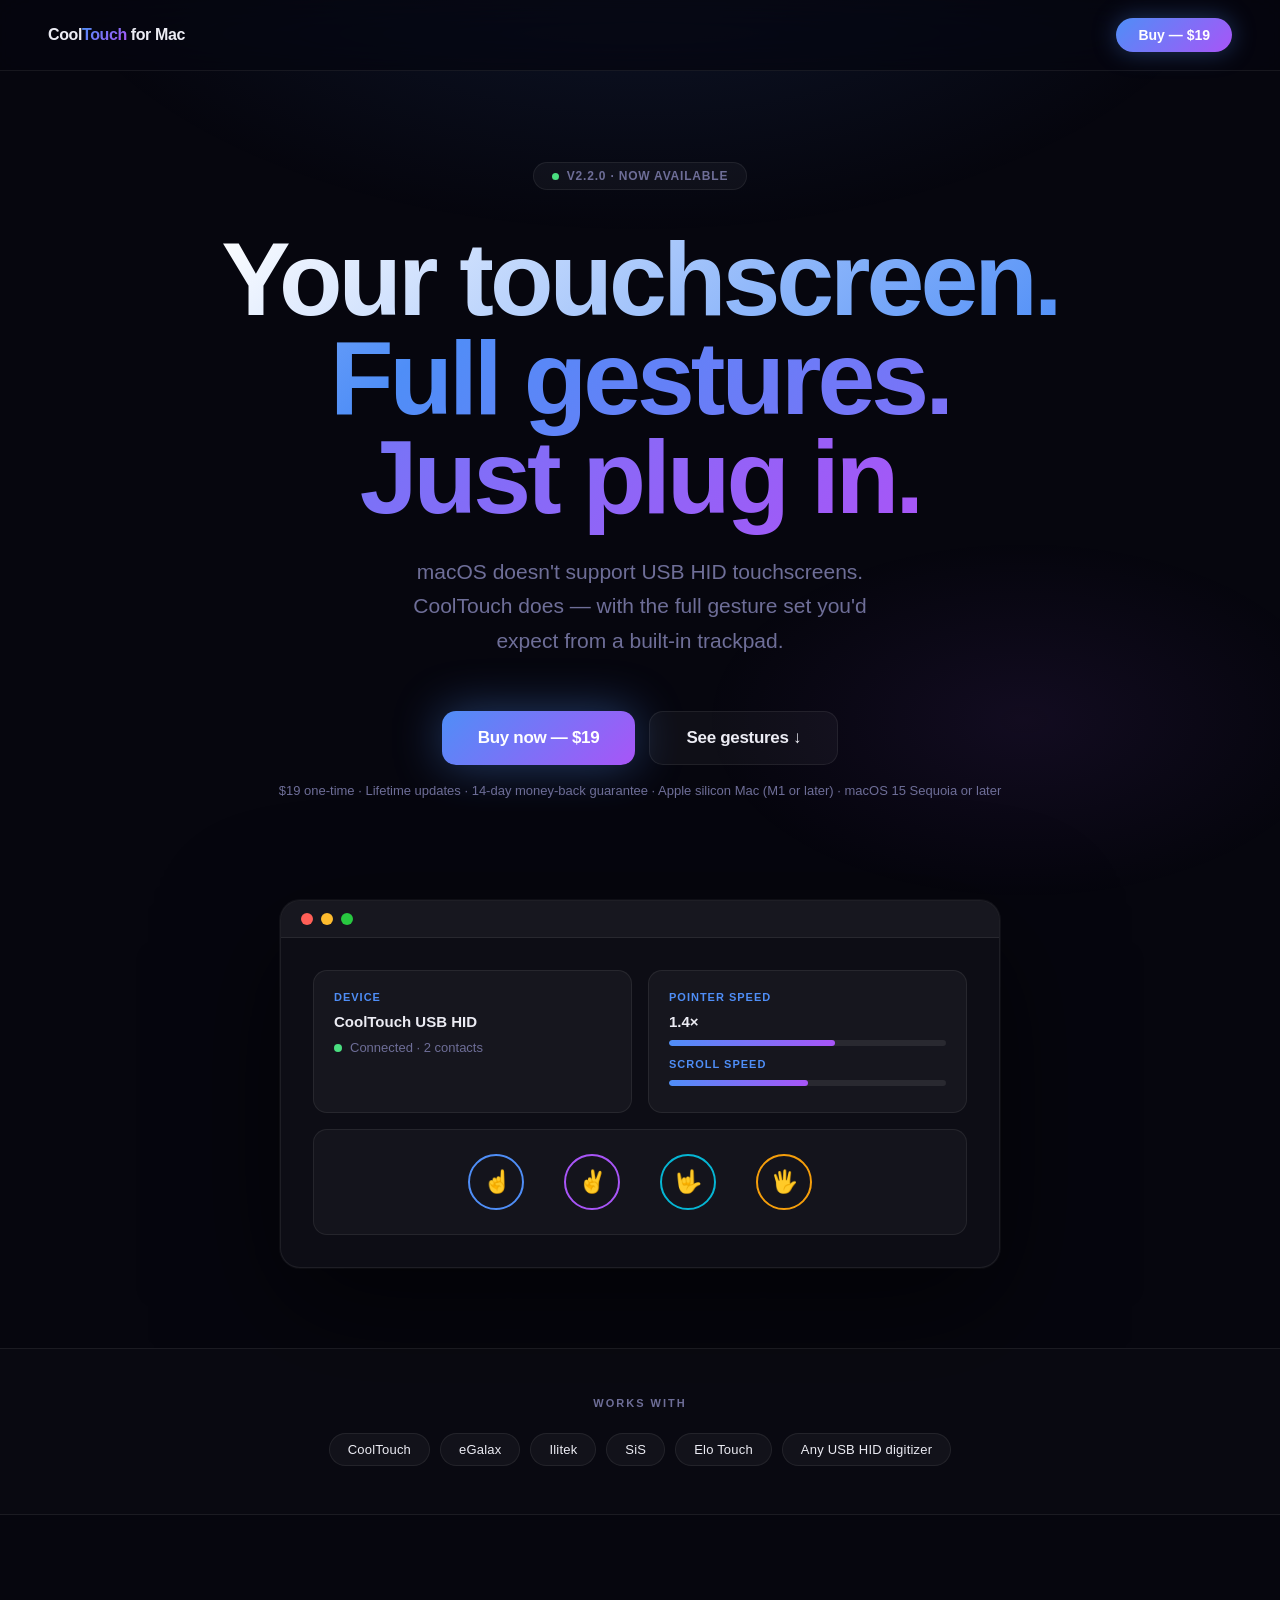
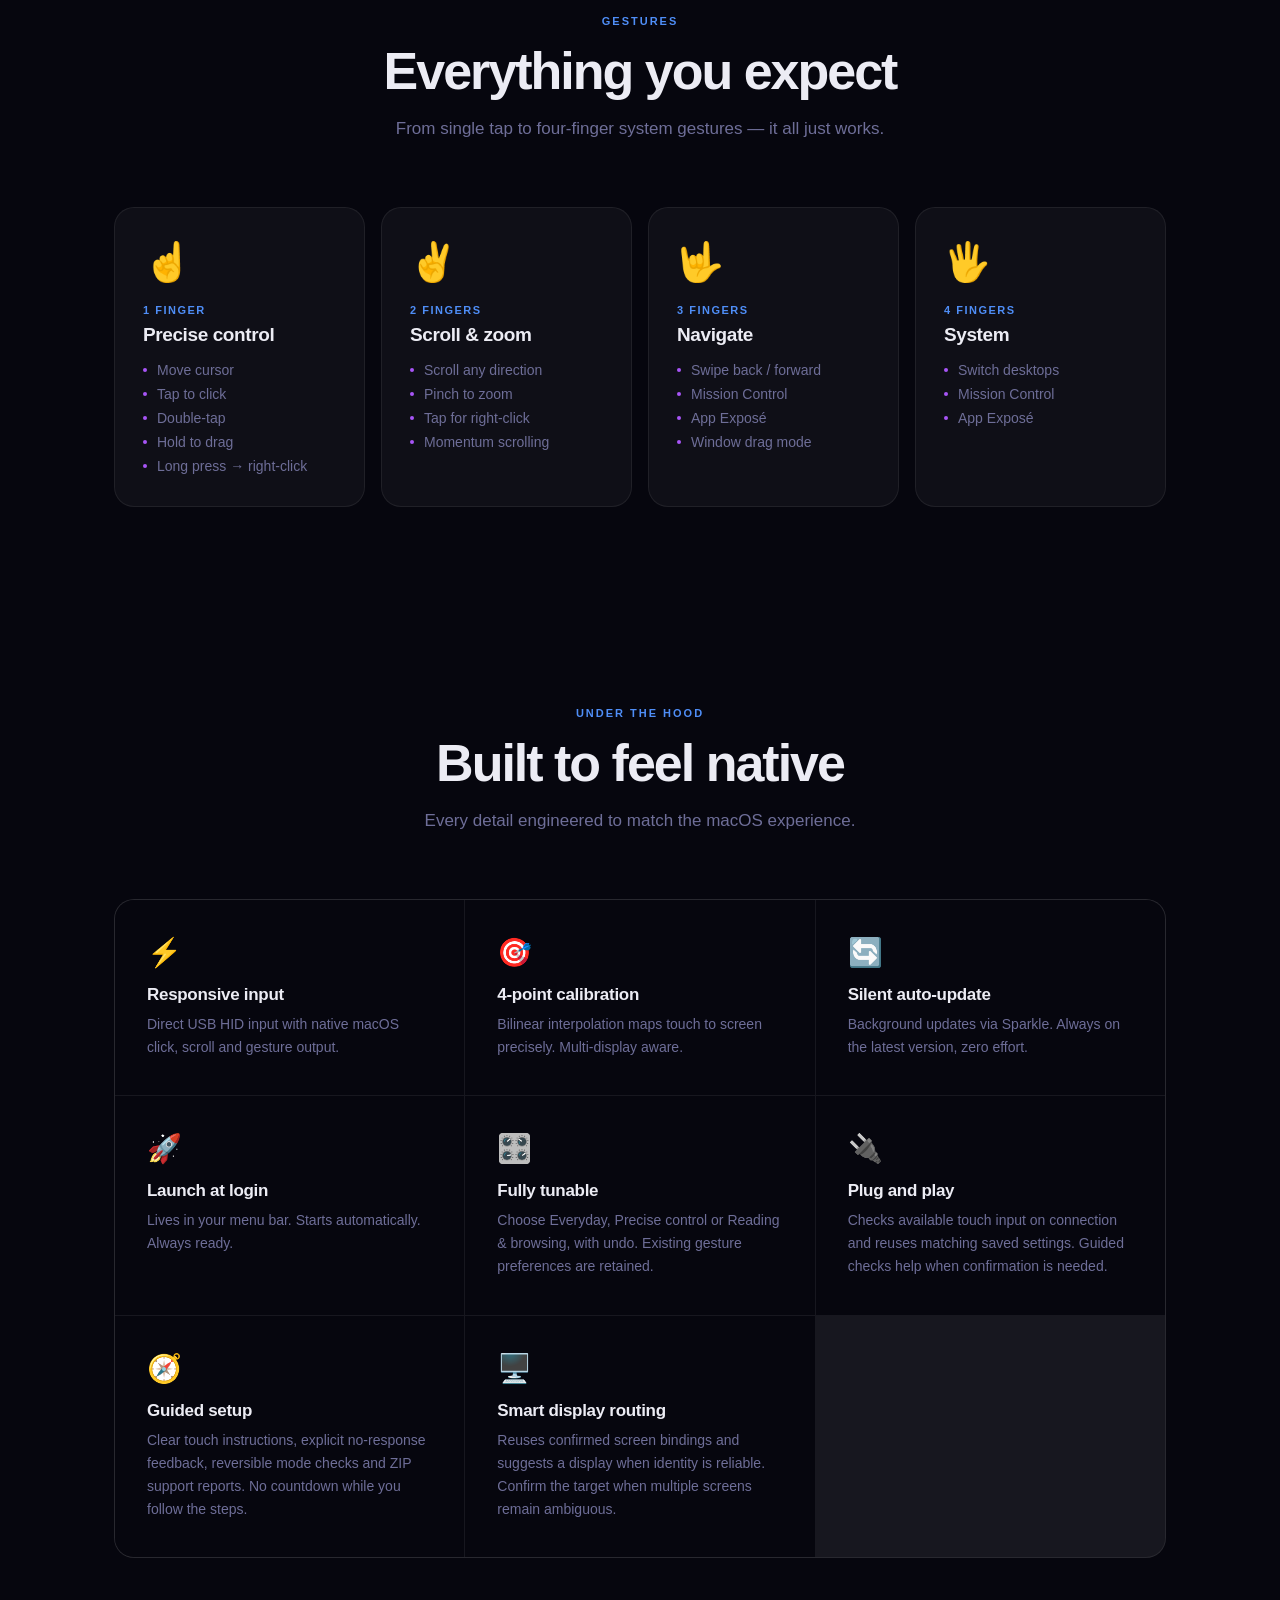
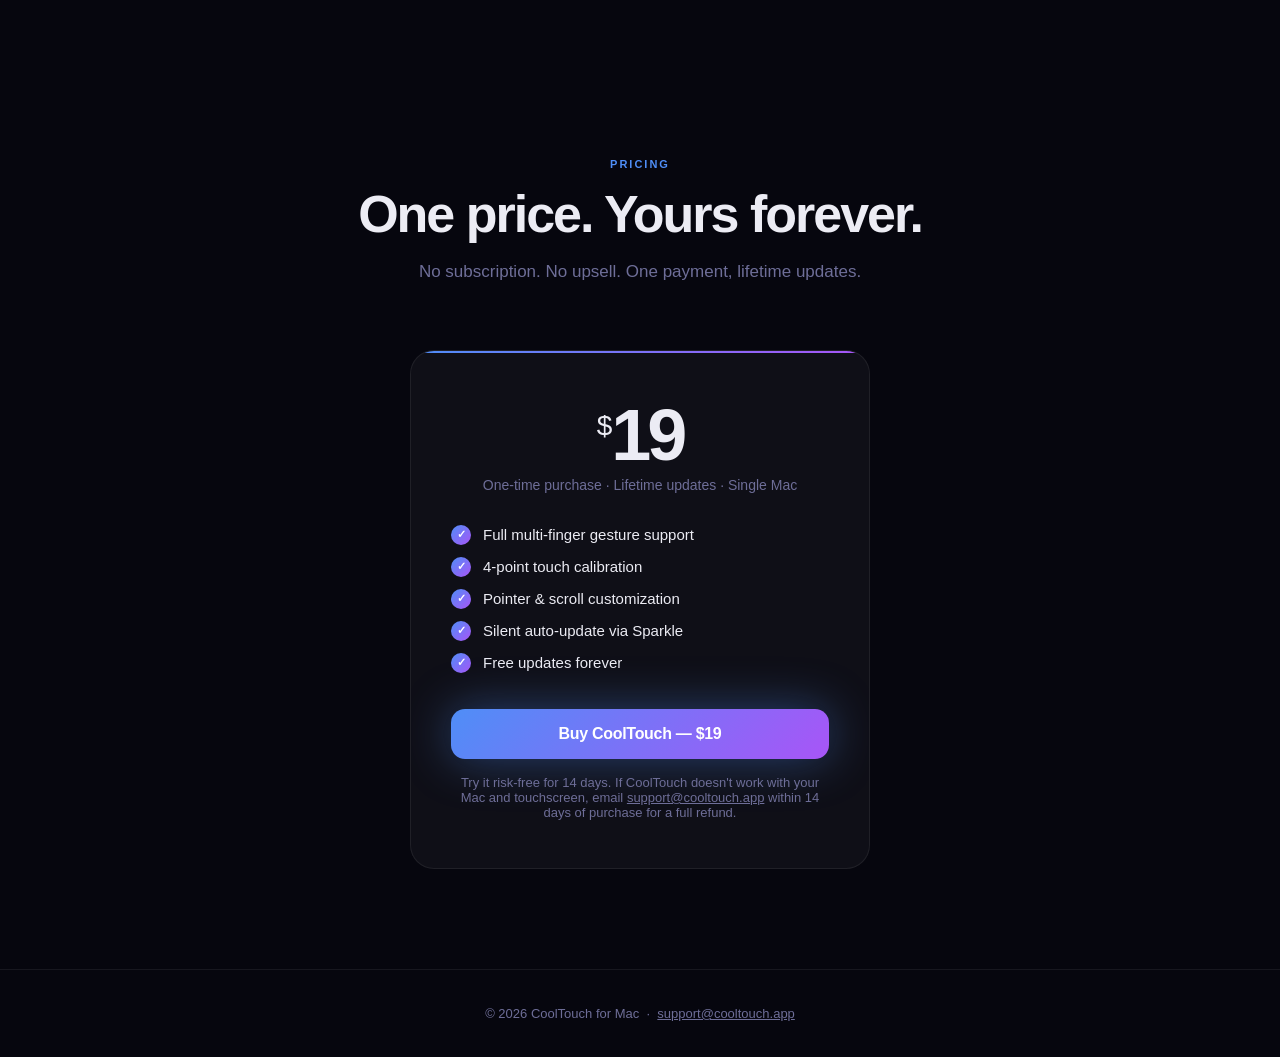
==== commit 08b8f0e5: "Publish CoolTouch 2.2.0 build 322 for macOS 15 and later" ====
--- a/index.html
+++ b/index.html
@@ -317,14 +317,14 @@
 
 <!-- Hero -->
 <section class="hero">
-  <div class="badge"><span class="dot"></span> v2.1.3 · Now available</div>
+  <div class="badge"><span class="dot"></span> v2.2.0 · Now available</div>
   <h1><span class="grad">Your touchscreen.<br>Full gestures.<br>Just plug in.</span></h1>
   <p class="hero-sub">macOS doesn't support USB HID touchscreens. CoolTouch does — with the full gesture set you'd expect from a built-in trackpad.</p>
   <div class="hero-btns">
     <a href="https://marswanderer72.gumroad.com/l/cooltouch-mac" class="btn btn-fill">Buy now — $19</a>
     <a href="#gestures" class="btn btn-outline">See gestures ↓</a>
   </div>
-  <p class="hero-fine">$19 one-time · Lifetime updates · 14-day money-back guarantee · Apple silicon Mac (M1 or later) · macOS 14 Sonoma or later</p>
+  <p class="hero-fine">$19 one-time · Lifetime updates · 14-day money-back guarantee · Apple silicon Mac (M1 or later) · macOS 15 Sequoia or later</p>
 </section>
 
 <!-- Mockup -->
@@ -432,8 +432,8 @@
   <div class="f-grid">
     <div class="f-item">
       <span class="f-icon">⚡</span>
-      <h3 class="f-name">Zero latency</h3>
-      <p class="f-desc">Direct IOKit HID integration. No middleware, no polling — events delivered at hardware speed.</p>
+      <h3 class="f-name">Responsive input</h3>
+      <p class="f-desc">Direct USB HID input with native macOS click, scroll and gesture output.</p>
     </div>
     <div class="f-item">
       <span class="f-icon">🎯</span>
@@ -453,22 +453,22 @@
     <div class="f-item">
       <span class="f-icon">🎛️</span>
       <h3 class="f-name">Fully tunable</h3>
-      <p class="f-desc">Pointer speed, scroll sensitivity, natural scroll, momentum — all configurable.</p>
+      <p class="f-desc">Choose Everyday, Precise control or Reading &amp; browsing, with undo. Existing gesture preferences are retained.</p>
     </div>
     <div class="f-item">
       <span class="f-icon">🔌</span>
       <h3 class="f-name">Plug and play</h3>
-      <p class="f-desc">Detects your device on connection. No restart required. Learns new devices automatically.</p>
+      <p class="f-desc">Checks available touch input on connection and reuses matching saved settings. Guided checks help when confirmation is needed.</p>
     </div>
     <div class="f-item">
       <span class="f-icon">🧭</span>
       <h3 class="f-name">Guided setup</h3>
-      <p class="f-desc">Interactive wizard with auto-diagnostics. Unfamiliar touchscreen? One tap walks you through activation, verification, and calibration.</p>
+      <p class="f-desc">Clear touch instructions, explicit no-response feedback, reversible mode checks and ZIP support reports. No countdown while you follow the steps.</p>
     </div>
     <div class="f-item">
       <span class="f-icon">🖥️</span>
       <h3 class="f-name">Smart display routing</h3>
-      <p class="f-desc">Automatically maps touch to the correct screen. Identify Display… lets you confirm or switch the target anytime.</p>
+      <p class="f-desc">Reuses confirmed screen bindings and suggests a display when identity is reliable. Confirm the target when multiple screens remain ambiguous.</p>
     </div>
   </div>
 </section>
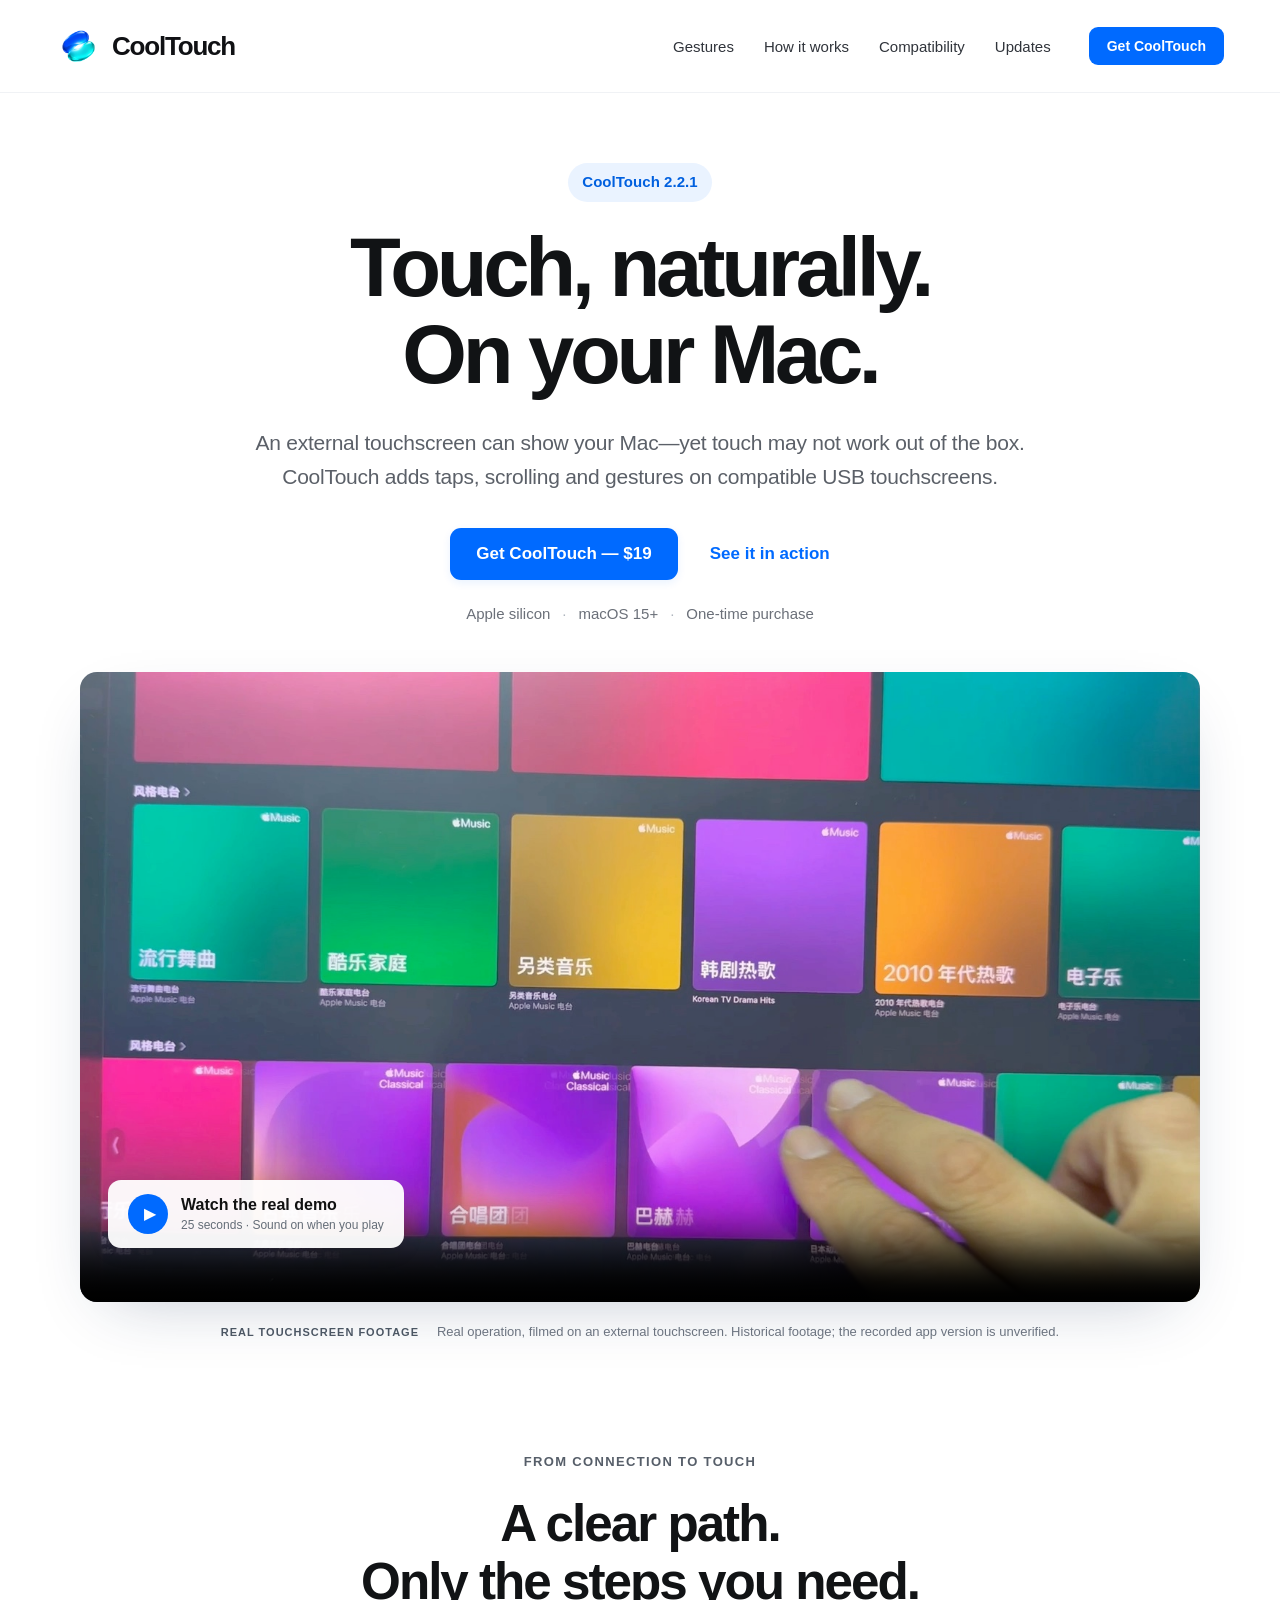
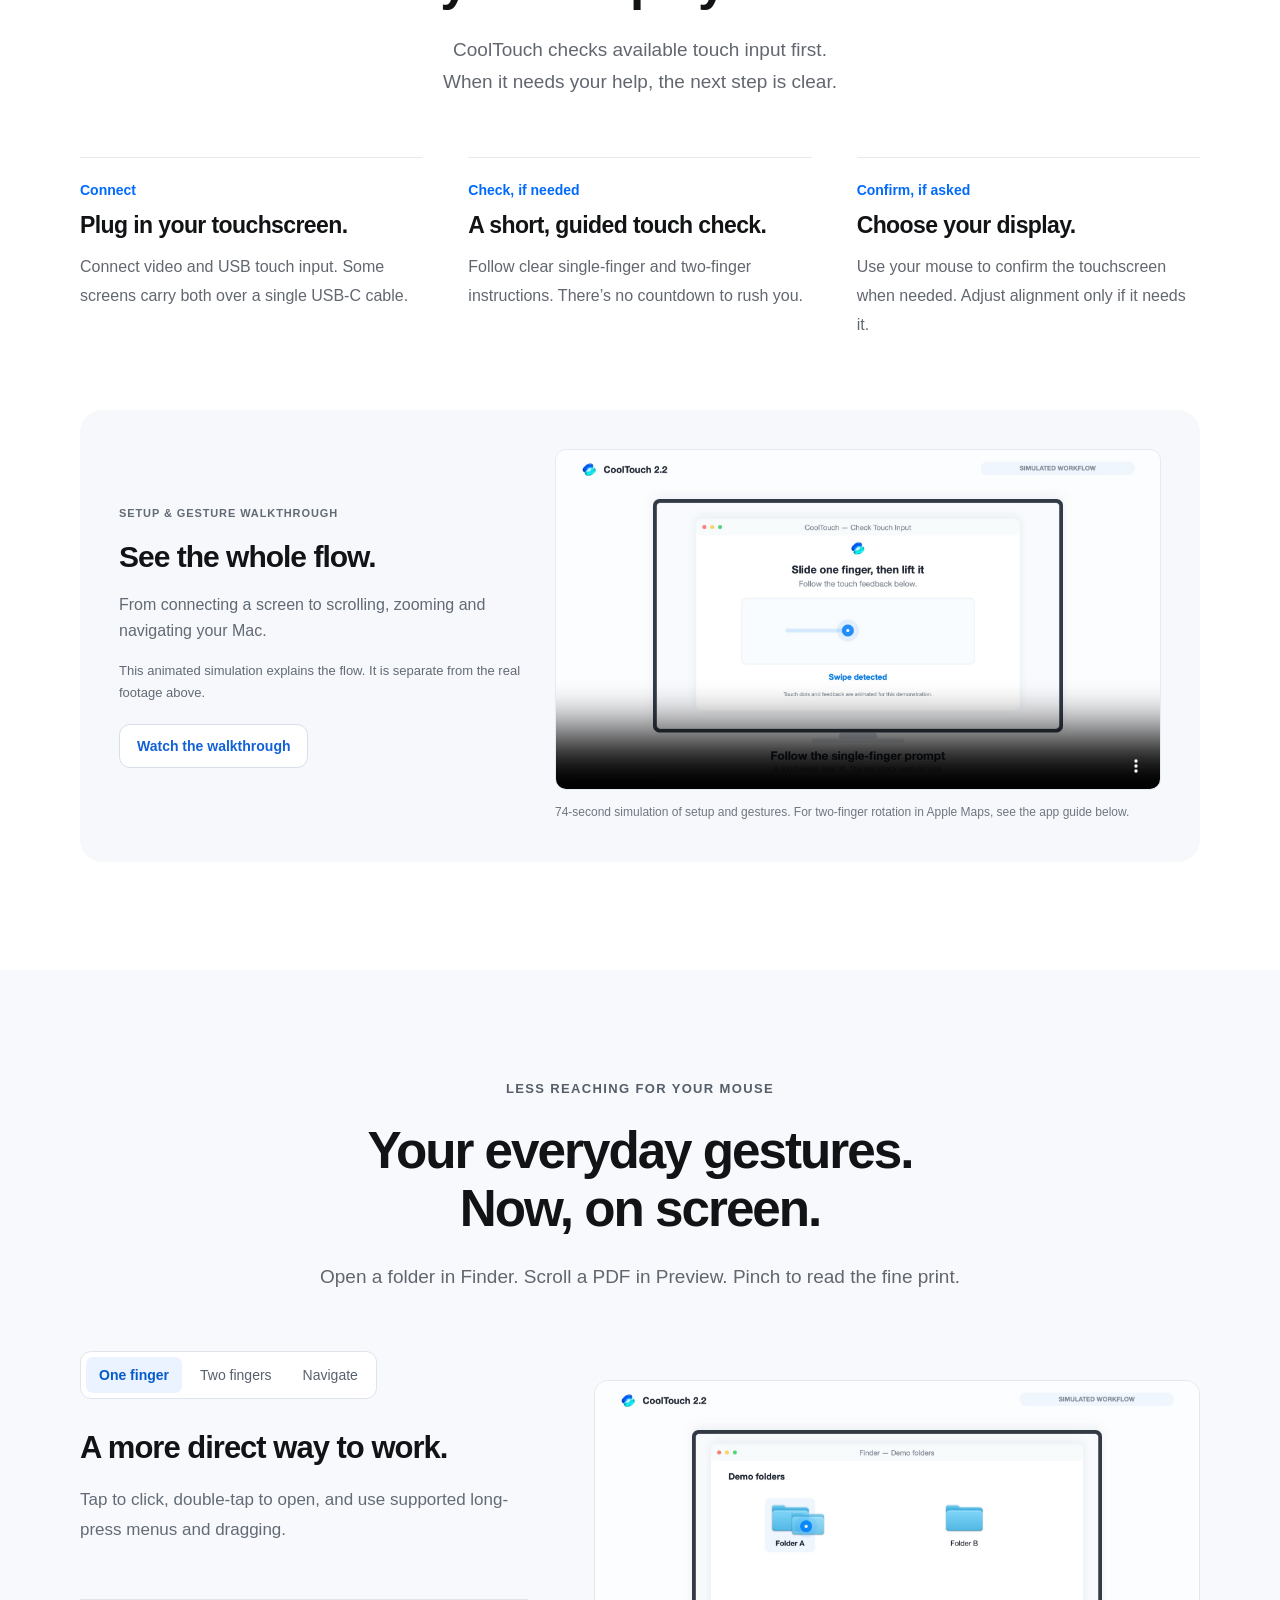
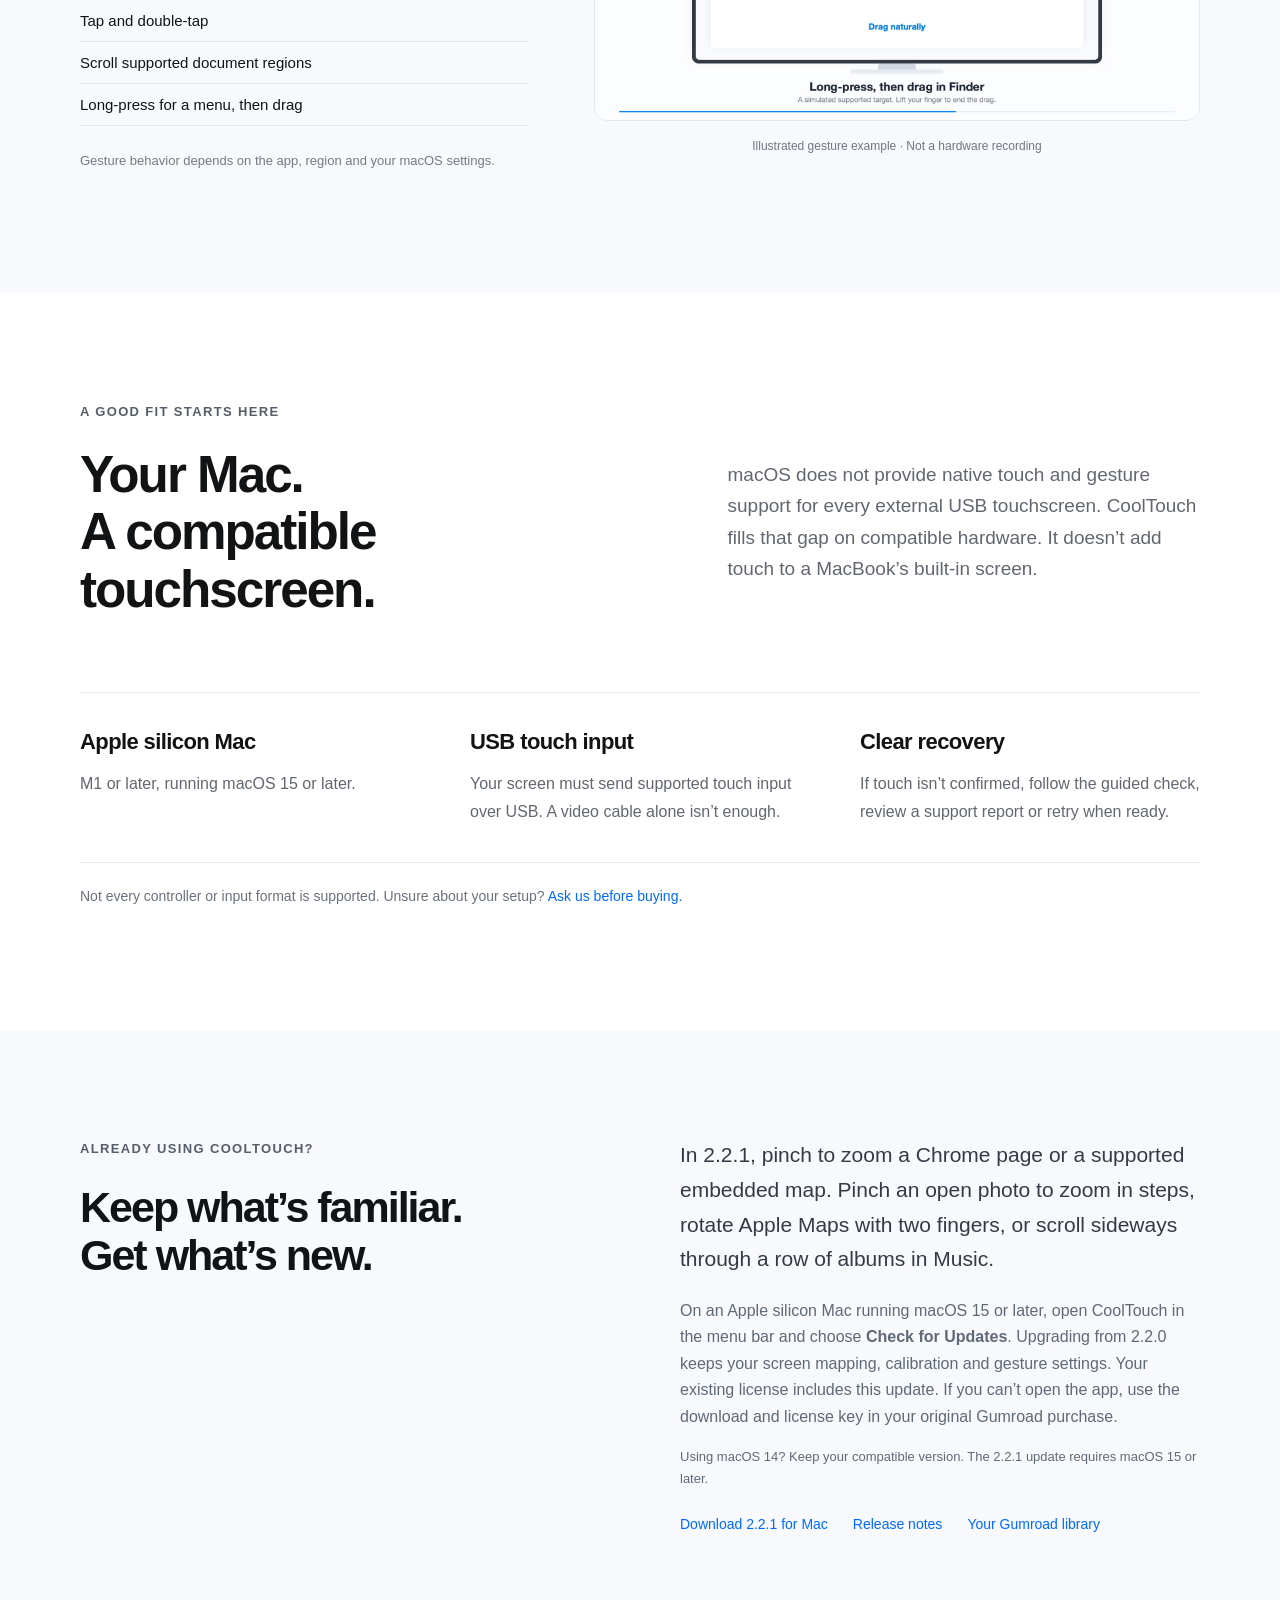
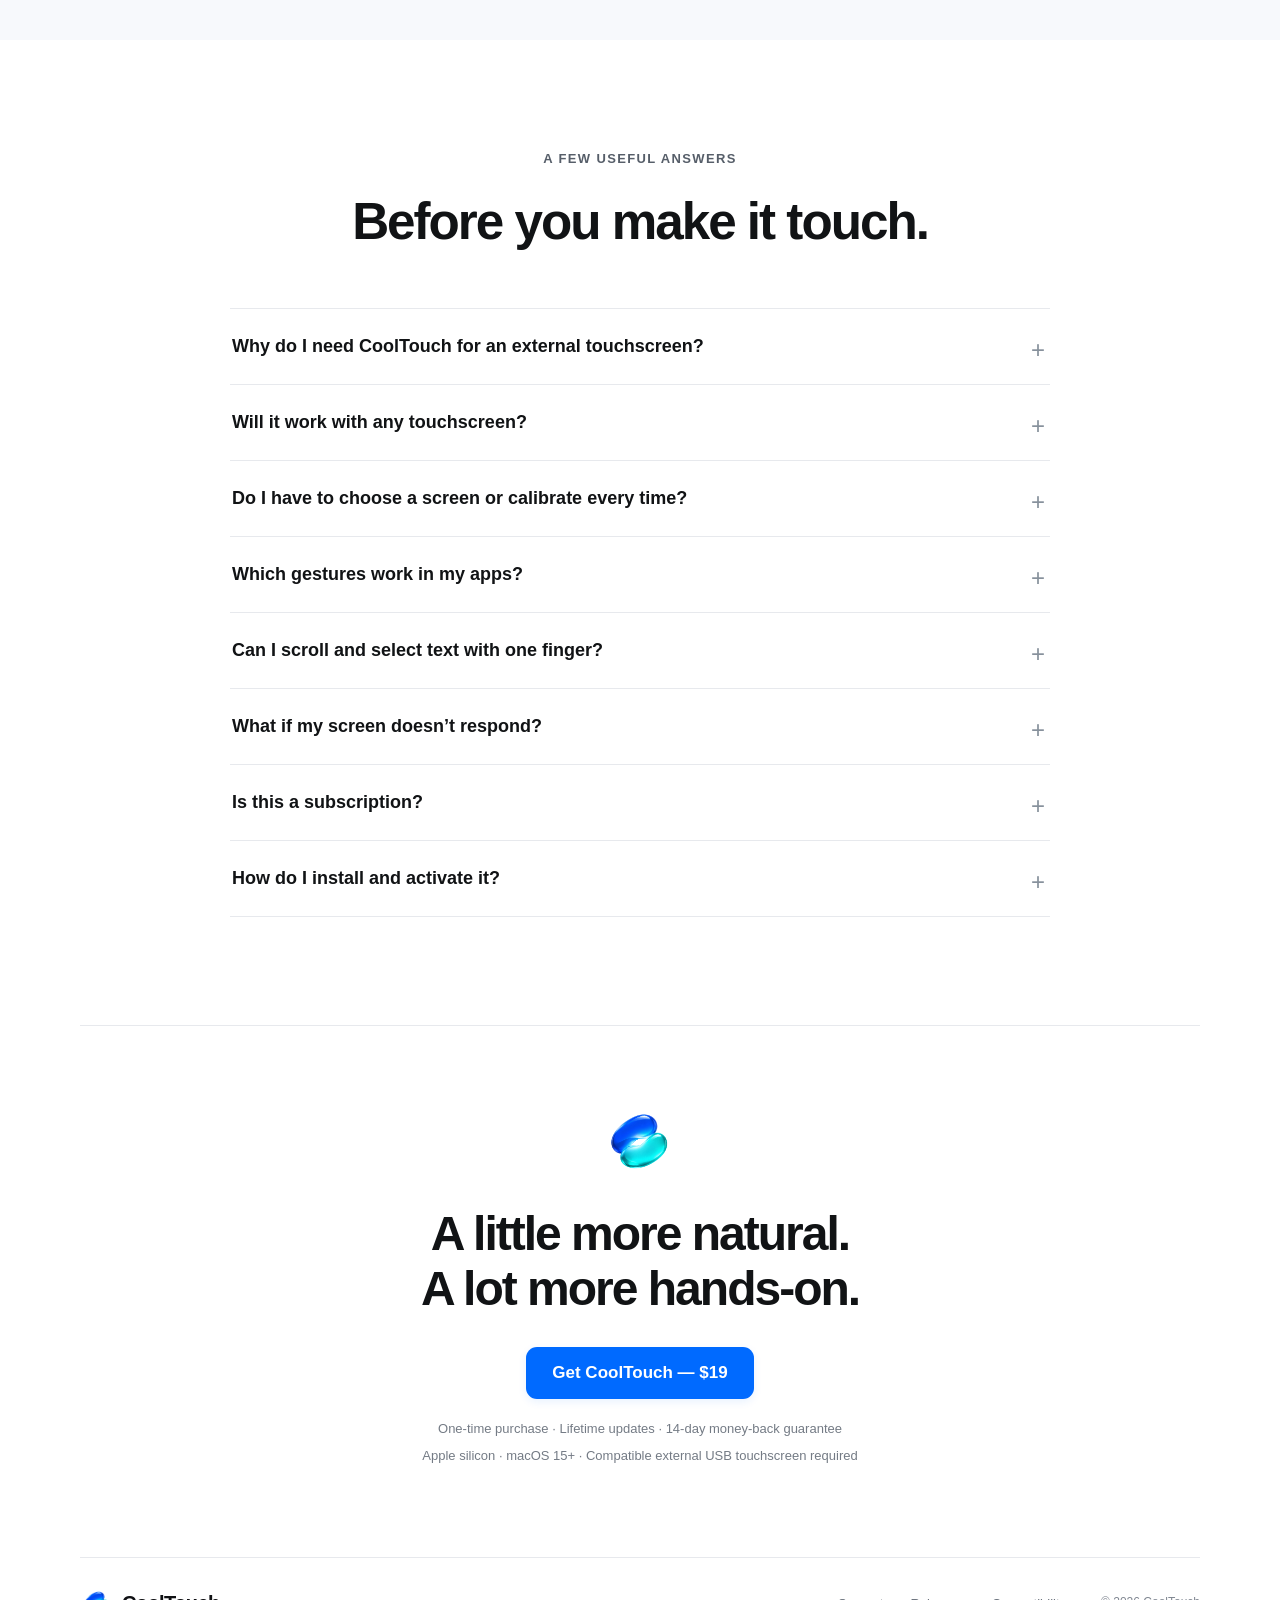
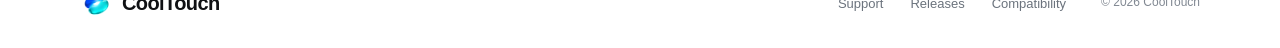
==== commit 6642924d: "Prepare cooltouch.app 2.2.1 homepage, demos and notarized download" ====
--- a/index.html
+++ b/index.html
@@ -1,503 +1,19 @@
-<!DOCTYPE html>
-<html lang="en">
-<head>
-<meta charset="UTF-8">
-<meta name="viewport" content="width=device-width, initial-scale=1.0">
-<title>CoolTouch for Mac — Full Gesture Support for USB Touchscreens</title>
-<meta name="description" content="Turn any USB touchscreen into a full macOS trackpad. Tap, scroll, pinch, swipe — plug in and it just works.">
-<style>
-*, *::before, *::after { box-sizing: border-box; margin: 0; padding: 0; }
-
-:root {
-  --bg: #06060e;
-  --surface: rgba(255,255,255,0.04);
-  --border: rgba(255,255,255,0.07);
-  --text: #ececf4;
-  --muted: #6e6e98;
-  --a1: #4f8ef7;
-  --a2: #a855f7;
-  --a3: #06b6d4;
-}
-
-html { scroll-behavior: smooth; }
-
-body {
-  font-family: -apple-system, BlinkMacSystemFont, 'SF Pro Display', 'Segoe UI', sans-serif;
-  background: var(--bg);
-  color: var(--text);
-  overflow-x: hidden;
-}
-
-/* ── Ambient glow ── */
-.glow-bg {
-  position: fixed; inset: 0; pointer-events: none; z-index: 0;
-  background:
-    radial-gradient(ellipse 80% 60% at 50% -10%, rgba(79,142,247,0.13) 0%, transparent 60%),
-    radial-gradient(ellipse 50% 40% at 80% 80%, rgba(168,85,247,0.08) 0%, transparent 50%);
-}
-
-/* ── Nav ── */
-nav {
-  position: fixed; top: 0; left: 0; right: 0; z-index: 100;
-  padding: 18px 48px;
-  display: flex; align-items: center; justify-content: space-between;
-  background: rgba(6,6,14,0.75);
-  backdrop-filter: blur(24px) saturate(180%);
-  border-bottom: 1px solid var(--border);
-}
-
-.logo { font-size: 16px; font-weight: 700; letter-spacing: -0.4px; }
-.logo em { font-style: normal; background: linear-gradient(135deg, var(--a1), var(--a2)); -webkit-background-clip: text; -webkit-text-fill-color: transparent; }
-
-.nav-buy {
-  padding: 9px 22px;
-  background: linear-gradient(135deg, var(--a1), var(--a2));
-  border-radius: 22px;
-  color: #fff; text-decoration: none; font-size: 14px; font-weight: 600;
-  transition: opacity .2s, transform .2s;
-  box-shadow: 0 0 24px rgba(79,142,247,0.35);
-}
-.nav-buy:hover { opacity: .85; transform: translateY(-1px); }
-
-/* ── Hero ── */
-.hero {
-  min-height: 100vh;
-  display: flex; flex-direction: column; align-items: center; justify-content: center;
-  text-align: center; padding: 140px 24px 80px;
-  position: relative; z-index: 1;
-}
-
-.badge {
-  display: inline-flex; align-items: center; gap: 8px;
-  padding: 6px 18px;
-  background: var(--surface); border: 1px solid var(--border); border-radius: 99px;
-  font-size: 12px; font-weight: 600; letter-spacing: .8px; text-transform: uppercase;
-  color: var(--muted); margin-bottom: 40px;
-}
-.dot { width: 7px; height: 7px; border-radius: 50%; background: #4ade80; animation: blink 2s infinite; }
-@keyframes blink { 0%,100%{opacity:1} 50%{opacity:.3} }
-
-h1 {
-  font-size: clamp(56px, 9vw, 104px);
-  font-weight: 800; letter-spacing: -4px; line-height: .95;
-  margin-bottom: 28px; max-width: 860px;
-}
-
-.grad { background: linear-gradient(135deg, #fff 0%, var(--a1) 45%, var(--a2) 100%); -webkit-background-clip: text; -webkit-text-fill-color: transparent; }
-
-.hero-sub {
-  font-size: clamp(17px, 2vw, 21px); color: var(--muted);
-  max-width: 520px; line-height: 1.65; margin-bottom: 52px;
-}
-
-.hero-btns { display: flex; gap: 14px; flex-wrap: wrap; justify-content: center; margin-bottom: 18px; }
-
-.btn {
-  display: inline-flex; align-items: center; gap: 8px;
-  padding: 16px 36px; border-radius: 14px;
-  font-size: 17px; font-weight: 600; letter-spacing: -.3px;
-  text-decoration: none; transition: all .2s;
-}
-.btn-fill {
-  background: linear-gradient(135deg, var(--a1), var(--a2));
-  color: #fff; box-shadow: 0 0 48px rgba(79,142,247,0.4);
-}
-.btn-fill:hover { transform: translateY(-3px); box-shadow: 0 0 72px rgba(79,142,247,0.55); }
-.btn-outline {
-  background: var(--surface); border: 1px solid var(--border); color: var(--text);
-}
-.btn-outline:hover { background: rgba(255,255,255,0.08); transform: translateY(-2px); }
-
-.hero-fine { font-size: 13px; color: var(--muted); }
-
-/* ── Mockup ── */
-.mockup-wrap {
-  position: relative; z-index: 1;
-  padding: 0 24px 80px; display: flex; justify-content: center;
-}
-
-.mockup {
-  width: 100%; max-width: 720px;
-  background: rgba(255,255,255,0.03);
-  border: 1px solid var(--border);
-  border-radius: 20px;
-  overflow: hidden;
-  box-shadow: 0 40px 120px rgba(0,0,0,0.6), 0 0 0 1px rgba(255,255,255,0.05);
-}
-
-.mockup-bar {
-  background: rgba(255,255,255,0.04);
-  border-bottom: 1px solid var(--border);
-  padding: 12px 20px;
-  display: flex; align-items: center; gap: 8px;
-}
-.mockup-dot { width: 12px; height: 12px; border-radius: 50%; }
-.d1{background:#ff5f57} .d2{background:#febc2e} .d3{background:#28c840}
-
-.mockup-body {
-  padding: 32px;
-  display: grid; grid-template-columns: 1fr 1fr; gap: 16px;
-}
-
-.mockup-card {
-  background: rgba(255,255,255,0.04);
-  border: 1px solid var(--border);
-  border-radius: 14px; padding: 20px;
-}
-.mockup-card-label {
-  font-size: 11px; font-weight: 600; letter-spacing: 1px; text-transform: uppercase;
-  color: var(--a1); margin-bottom: 10px;
-}
-.mockup-card-title { font-size: 15px; font-weight: 600; margin-bottom: 10px; }
-.mockup-bar-row {
-  height: 6px; background: rgba(255,255,255,0.08);
-  border-radius: 3px; margin-bottom: 6px; overflow: hidden;
-}
-.mockup-bar-fill {
-  height: 100%; border-radius: 3px;
-  background: linear-gradient(90deg, var(--a1), var(--a2));
-  animation: barload 3s ease-in-out infinite alternate;
-}
-@keyframes barload { from{width:30%} to{width:90%} }
-.mockup-bar-fill.b2 { animation-delay: .4s; animation-direction: alternate-reverse; }
-.mockup-bar-fill.b3 { animation-delay: .8s; }
-
-.mockup-status {
-  display: flex; align-items: center; gap: 8px;
-  font-size: 13px; color: var(--muted); margin-top: 8px;
-}
-.status-dot { width: 8px; height: 8px; border-radius: 50%; background: #4ade80; flex-shrink: 0; }
-
-.touch-demo {
-  grid-column: span 2;
-  background: rgba(255,255,255,0.03);
-  border: 1px solid var(--border);
-  border-radius: 14px; padding: 24px;
-  display: flex; align-items: center; justify-content: center; gap: 40px; flex-wrap: wrap;
-}
-
-.finger-ring {
-  width: 56px; height: 56px; border-radius: 50%;
-  border: 2px solid;
-  display: flex; align-items: center; justify-content: center;
-  font-size: 22px; position: relative;
-  animation: ripple 2.5s ease-out infinite;
-}
-.f1 { border-color: var(--a1); animation-delay: 0s; }
-.f2 { border-color: var(--a2); animation-delay: .3s; }
-.f3 { border-color: var(--a3); animation-delay: .6s; }
-.f4 { border-color: #f59e0b; animation-delay: .9s; }
-
-@keyframes ripple {
-  0%,100% { transform: scale(1); opacity: 1; }
-  50% { transform: scale(1.12); opacity: .7; }
-}
-.finger-ring::after {
-  content: ''; position: absolute;
-  width: 100%; height: 100%; border-radius: 50%;
-  border: 2px solid inherit;
-  animation: expand 2.5s ease-out infinite;
-}
-.f1::after { border-color: var(--a1); animation-delay: 0s; }
-.f2::after { border-color: var(--a2); animation-delay: .3s; }
-.f3::after { border-color: var(--a3); animation-delay: .6s; }
-.f4::after { border-color: #f59e0b; animation-delay: .9s; }
-@keyframes expand {
-  0% { transform: scale(1); opacity: .8; }
-  100% { transform: scale(2.2); opacity: 0; }
-}
-
-/* ── Compat strip ── */
-.compat {
-  position: relative; z-index: 1;
-  border-top: 1px solid var(--border);
-  border-bottom: 1px solid var(--border);
-  padding: 48px 24px;
-  text-align: center;
-  background: rgba(255,255,255,0.015);
-}
-.compat-label { font-size: 11px; font-weight: 600; letter-spacing: 2px; text-transform: uppercase; color: var(--muted); margin-bottom: 24px; }
-.chips { display: flex; flex-wrap: wrap; gap: 10px; justify-content: center; }
-.chip {
-  padding: 8px 18px;
-  background: var(--surface); border: 1px solid var(--border); border-radius: 99px;
-  font-size: 13px; letter-spacing: .2px;
-}
-
-/* ── Sections ── */
-.section {
-  padding: 100px 24px;
-  max-width: 1100px; margin: 0 auto;
-  position: relative; z-index: 1;
-}
-.section-tag { font-size: 11px; font-weight: 700; letter-spacing: 2px; text-transform: uppercase; color: var(--a1); text-align: center; margin-bottom: 14px; }
-.section-h { font-size: clamp(32px, 5vw, 52px); font-weight: 800; letter-spacing: -2px; text-align: center; margin-bottom: 14px; }
-.section-p { font-size: 17px; color: var(--muted); text-align: center; max-width: 500px; margin: 0 auto 64px; line-height: 1.65; }
-
-/* ── Gesture cards ── */
-.g-grid { display: grid; grid-template-columns: repeat(auto-fit, minmax(240px, 1fr)); gap: 16px; }
-
-.g-card {
-  background: var(--surface); border: 1px solid var(--border); border-radius: 20px;
-  padding: 32px 28px; transition: all .3s;
-}
-.g-card:hover { background: rgba(255,255,255,0.06); border-color: rgba(79,142,247,.3); transform: translateY(-5px); box-shadow: 0 20px 60px rgba(0,0,0,.4); }
-
-.g-icon { font-size: 38px; margin-bottom: 20px; display: block; }
-.g-tag { font-size: 11px; font-weight: 700; letter-spacing: 1.5px; text-transform: uppercase; color: var(--a1); margin-bottom: 8px; }
-.g-title { font-size: 19px; font-weight: 700; letter-spacing: -.4px; margin-bottom: 16px; }
-.g-list { list-style: none; display: flex; flex-direction: column; gap: 8px; }
-.g-list li { font-size: 14px; color: var(--muted); display: flex; align-items: center; gap: 10px; }
-.g-list li::before { content: ''; width: 4px; height: 4px; background: var(--a2); border-radius: 50%; flex-shrink: 0; }
-
-/* ── Feature grid ── */
-.f-grid {
-  display: grid; grid-template-columns: repeat(auto-fit, minmax(300px, 1fr));
-  gap: 1px; background: var(--border);
-  border: 1px solid var(--border); border-radius: 20px; overflow: hidden;
-}
-.f-item { background: var(--bg); padding: 36px 32px; transition: background .2s; }
-.f-item:hover { background: var(--surface); }
-.f-icon { font-size: 28px; margin-bottom: 16px; display: block; }
-.f-name { font-size: 17px; font-weight: 700; letter-spacing: -.3px; margin-bottom: 8px; }
-.f-desc { font-size: 14px; color: var(--muted); line-height: 1.65; }
-
-/* ── Pricing ── */
-.p-card {
-  max-width: 460px; margin: 0 auto;
-  background: var(--surface); border: 1px solid var(--border); border-radius: 24px;
-  padding: 48px 40px; text-align: center;
-  position: relative; overflow: hidden;
-}
-.p-card::before {
-  content: ''; position: absolute; top: 0; left: 0; right: 0; height: 2px;
-  background: linear-gradient(90deg, var(--a1), var(--a2));
-}
-.p-price { font-size: 72px; font-weight: 800; letter-spacing: -4px; line-height: 1; margin-bottom: 6px; }
-.p-price sup { font-size: 28px; font-weight: 500; vertical-align: super; letter-spacing: -1px; }
-.p-note { font-size: 14px; color: var(--muted); margin-bottom: 32px; }
-.p-list { list-style: none; display: flex; flex-direction: column; gap: 12px; margin-bottom: 36px; text-align: left; }
-.p-list li { display: flex; align-items: center; gap: 12px; font-size: 15px; }
-.p-check {
-  width: 20px; height: 20px; border-radius: 50%; flex-shrink: 0;
-  background: linear-gradient(135deg, var(--a1), var(--a2));
-  display: inline-flex; align-items: center; justify-content: center;
-  font-size: 11px; font-weight: 700; color: #fff;
-}
-.p-guarantee { font-size: 13px; color: var(--muted); margin-top: 16px; }
-.p-guarantee a { color: inherit; }
-
-/* ── Footer ── */
-footer {
-  position: relative; z-index: 1;
-  border-top: 1px solid var(--border);
-  padding: 36px 24px; text-align: center;
-  font-size: 13px; color: var(--muted);
-}
-footer a { color: inherit; }
-
-@media (max-width: 640px) {
-  nav { padding: 16px 20px; }
-  h1 { letter-spacing: -2px; }
-  .mockup-body { grid-template-columns: 1fr; }
-  .touch-demo { grid-column: span 1; }
-  .section { padding: 60px 16px; }
-  .p-card { padding: 36px 24px; }
-}
-</style>
-</head>
+<!doctype html>
+<html lang="en"><head><meta charset="utf-8"><meta name="viewport" content="width=device-width,initial-scale=1"><link rel="canonical" href="https://cooltouch.app/"><meta property="og:url" content="https://cooltouch.app/"><meta property="og:type" content="website"><meta property="og:title" content="CoolTouch 2.2.1 for Mac"><meta property="og:description" content="Tap, scroll and zoom on compatible external USB touchscreens with your Mac."><meta property="og:image" content="https://cooltouch.app/assets/CoolTouch-2.2.1-cover-1600x900.png"><meta name="theme-color" content="#ffffff"><title>CoolTouch 2.2.1 for Mac — Multi-touch for external USB touchscreens</title><meta name="description" content="External touchscreen connected, but touch not working on your Mac? CoolTouch adds touch and gestures on compatible USB touchscreens. Apple silicon, macOS 15+."><link rel="icon" type="image/png" href="assets/logo.png"><link rel="stylesheet" href="styles.css"><script src="app.js" defer></script></head>
 <body>
-
-<div class="glow-bg"></div>
-
-<nav>
-  <div class="logo">Cool<em>Touch</em> for Mac</div>
-  <a href="https://marswanderer72.gumroad.com/l/cooltouch-mac" class="nav-buy">Buy — $19</a>
-</nav>
-
-<!-- Hero -->
-<section class="hero">
-  <div class="badge"><span class="dot"></span> v2.2.0 · Now available</div>
-  <h1><span class="grad">Your touchscreen.<br>Full gestures.<br>Just plug in.</span></h1>
-  <p class="hero-sub">macOS doesn't support USB HID touchscreens. CoolTouch does — with the full gesture set you'd expect from a built-in trackpad.</p>
-  <div class="hero-btns">
-    <a href="https://marswanderer72.gumroad.com/l/cooltouch-mac" class="btn btn-fill">Buy now — $19</a>
-    <a href="#gestures" class="btn btn-outline">See gestures ↓</a>
-  </div>
-  <p class="hero-fine">$19 one-time · Lifetime updates · 14-day money-back guarantee · Apple silicon Mac (M1 or later) · macOS 15 Sequoia or later</p>
+<a class="skip" href="#main">Skip to content</a>
+<header class="site-header"><div class="nav-wrap"><a class="brand" href="#" aria-label="CoolTouch home"><img src="assets/logo.png" alt="" width="46" height="46"><span>CoolTouch</span></a><nav aria-label="Main navigation"><a href="#gestures">Gestures</a><a href="#setup">How it works</a><a href="#compatibility">Compatibility</a><a href="#updates">Updates</a></nav><a class="nav-buy" href="https://marswanderer72.gumroad.com/l/cooltouch-mac" target="_blank" rel="noopener">Get CoolTouch</a><button class="menu-toggle" aria-expanded="false" aria-controls="mobile-nav">Menu</button></div><nav id="mobile-nav" class="mobile-nav" aria-label="Mobile navigation" hidden><a href="#gestures">Gestures</a><a href="#setup">How it works</a><a href="#compatibility">Compatibility</a><a href="#updates">Updates</a></nav></header>
+<main id="main">
+<section class="hero wrap" aria-labelledby="hero-title"><p class="eyebrow"><span>CoolTouch 2.2.1</span></p><h1 id="hero-title">Touch, naturally.<br>On your Mac.</h1><p class="hero-copy">An external touchscreen can show your Mac—yet touch may not work out of the box.<br class="desktop-break"> CoolTouch adds taps, scrolling and gestures on compatible USB touchscreens.</p><div class="hero-actions"><a class="button primary" href="https://marswanderer72.gumroad.com/l/cooltouch-mac" target="_blank" rel="noopener">Get CoolTouch — $19</a><a class="text-link" href="#real-demo">See it in action</a></div><p class="requirements">Apple silicon <span>·</span> macOS 15+ <span>·</span> One-time purchase</p>
+<figure class="hero-demo" id="real-demo"><div class="video-shell real-shell"><video id="real-video" controls playsinline preload="none" poster="assets/real-poster.jpg" aria-label="Real touchscreen demonstration, 25 seconds" aria-describedby="real-caption"><source src="assets/real-demo.mp4" type="video/mp4"><p><a href="assets/real-demo.mp4">Watch the real touchscreen demonstration</a>.</p></video><button class="video-start" data-play="real-video" aria-label="Play the 25-second real touchscreen demo"><span class="play-symbol" aria-hidden="true">▶</span><span>Watch the real demo<small>25 seconds · Sound on when you play</small></span></button></div><figcaption id="real-caption"><span class="caption-label">REAL TOUCHSCREEN FOOTAGE</span><span>Real operation, filmed on an external touchscreen.<br class="mobile-break"> Historical footage; the recorded app version is unverified.</span></figcaption></figure>
 </section>
-
-<!-- Mockup -->
-<div class="mockup-wrap">
-  <div class="mockup">
-    <div class="mockup-bar">
-      <div class="mockup-dot d1"></div>
-      <div class="mockup-dot d2"></div>
-      <div class="mockup-dot d3"></div>
-    </div>
-    <div class="mockup-body">
-      <div class="mockup-card">
-        <div class="mockup-card-label">Device</div>
-        <div class="mockup-card-title">CoolTouch USB HID</div>
-        <div class="mockup-status"><span class="status-dot"></span> Connected · 2 contacts</div>
-      </div>
-      <div class="mockup-card">
-        <div class="mockup-card-label">Pointer speed</div>
-        <div class="mockup-card-title">1.4×</div>
-        <div class="mockup-bar-row"><div class="mockup-bar-fill" style="width:60%"></div></div>
-        <div class="mockup-card-label" style="margin-top:12px">Scroll speed</div>
-        <div class="mockup-bar-row"><div class="mockup-bar-fill b2" style="width:50%"></div></div>
-      </div>
-      <div class="touch-demo">
-        <div class="finger-ring f1">☝️</div>
-        <div class="finger-ring f2">✌️</div>
-        <div class="finger-ring f3">🤟</div>
-        <div class="finger-ring f4">🖐️</div>
-      </div>
-    </div>
-  </div>
-</div>
-
-<!-- Compat -->
-<div class="compat">
-  <p class="compat-label">Works with</p>
-  <div class="chips">
-    <span class="chip">CoolTouch</span>
-    <span class="chip">eGalax</span>
-    <span class="chip">Ilitek</span>
-    <span class="chip">SiS</span>
-    <span class="chip">Elo Touch</span>
-    <span class="chip">Any USB HID digitizer</span>
-  </div>
-</div>
-
-<!-- Gestures -->
-<section class="section" id="gestures">
-  <p class="section-tag">Gestures</p>
-  <h2 class="section-h">Everything you expect</h2>
-  <p class="section-p">From single tap to four-finger system gestures — it all just works.</p>
-  <div class="g-grid">
-    <div class="g-card">
-      <span class="g-icon">☝️</span>
-      <p class="g-tag">1 finger</p>
-      <h3 class="g-title">Precise control</h3>
-      <ul class="g-list">
-        <li>Move cursor</li>
-        <li>Tap to click</li>
-        <li>Double-tap</li>
-        <li>Hold to drag</li>
-        <li>Long press → right-click</li>
-      </ul>
-    </div>
-    <div class="g-card">
-      <span class="g-icon">✌️</span>
-      <p class="g-tag">2 fingers</p>
-      <h3 class="g-title">Scroll & zoom</h3>
-      <ul class="g-list">
-        <li>Scroll any direction</li>
-        <li>Pinch to zoom</li>
-        <li>Tap for right-click</li>
-        <li>Momentum scrolling</li>
-      </ul>
-    </div>
-    <div class="g-card">
-      <span class="g-icon">🤟</span>
-      <p class="g-tag">3 fingers</p>
-      <h3 class="g-title">Navigate</h3>
-      <ul class="g-list">
-        <li>Swipe back / forward</li>
-        <li>Mission Control</li>
-        <li>App Exposé</li>
-        <li>Window drag mode</li>
-      </ul>
-    </div>
-    <div class="g-card">
-      <span class="g-icon">🖐️</span>
-      <p class="g-tag">4 fingers</p>
-      <h3 class="g-title">System</h3>
-      <ul class="g-list">
-        <li>Switch desktops</li>
-        <li>Mission Control</li>
-        <li>App Exposé</li>
-      </ul>
-    </div>
-  </div>
+<section class="setup section wrap" id="setup" aria-labelledby="setup-title"><div class="section-intro centered"><p class="eyebrow">FROM CONNECTION TO TOUCH</p><h2 id="setup-title">A clear path.<br>Only the steps you need.</h2><p>CoolTouch checks available touch input first.<br>When it needs your help, the next step is clear.</p></div><div class="steps"><article><span class="step-label">Connect</span><h3>Plug in your touchscreen.</h3><p>Connect video and USB touch input. Some screens carry both over a single USB-C cable.</p></article><article><span class="step-label">Check, if needed</span><h3>A short, guided touch check.</h3><p>Follow clear single-finger and two-finger instructions. There’s no countdown to rush you.</p></article><article><span class="step-label">Confirm, if asked</span><h3>Choose your display.</h3><p>Use your mouse to confirm the touchscreen when needed. Adjust alignment only if it needs it.</p></article></div>
+<div class="setup-demo"><div class="setup-copy"><p class="eyebrow">SETUP & GESTURE WALKTHROUGH</p><h3>See the whole flow.</h3><p>From connecting a screen to scrolling, zooming and navigating your Mac.</p><p class="fine">This animated simulation explains the flow. It is separate from the real footage above.</p><button class="button secondary" data-watch-sim>Watch the walkthrough</button></div><figure><div class="video-shell sim-shell"><video id="sim-video" controls playsinline preload="none" poster="assets/setup-poster.jpg" aria-label="Simulated setup and gesture walkthrough, 74 seconds" aria-describedby="sim-caption"><source src="assets/simulated-demo.mp4" type="video/mp4"><p><a href="assets/simulated-demo.mp4">Watch the simulated walkthrough</a>.</p></video></div><figcaption id="sim-caption">74-second simulation of setup and gestures. For two-finger rotation in Apple Maps, see the app guide below.</figcaption></figure></div>
 </section>
-
-<!-- Features -->
-<section class="section" id="features">
-  <p class="section-tag">Under the hood</p>
-  <h2 class="section-h">Built to feel native</h2>
-  <p class="section-p">Every detail engineered to match the macOS experience.</p>
-  <div class="f-grid">
-    <div class="f-item">
-      <span class="f-icon">⚡</span>
-      <h3 class="f-name">Responsive input</h3>
-      <p class="f-desc">Direct USB HID input with native macOS click, scroll and gesture output.</p>
-    </div>
-    <div class="f-item">
-      <span class="f-icon">🎯</span>
-      <h3 class="f-name">4-point calibration</h3>
-      <p class="f-desc">Bilinear interpolation maps touch to screen precisely. Multi-display aware.</p>
-    </div>
-    <div class="f-item">
-      <span class="f-icon">🔄</span>
-      <h3 class="f-name">Silent auto-update</h3>
-      <p class="f-desc">Background updates via Sparkle. Always on the latest version, zero effort.</p>
-    </div>
-    <div class="f-item">
-      <span class="f-icon">🚀</span>
-      <h3 class="f-name">Launch at login</h3>
-      <p class="f-desc">Lives in your menu bar. Starts automatically. Always ready.</p>
-    </div>
-    <div class="f-item">
-      <span class="f-icon">🎛️</span>
-      <h3 class="f-name">Fully tunable</h3>
-      <p class="f-desc">Choose Everyday, Precise control or Reading &amp; browsing, with undo. Existing gesture preferences are retained.</p>
-    </div>
-    <div class="f-item">
-      <span class="f-icon">🔌</span>
-      <h3 class="f-name">Plug and play</h3>
-      <p class="f-desc">Checks available touch input on connection and reuses matching saved settings. Guided checks help when confirmation is needed.</p>
-    </div>
-    <div class="f-item">
-      <span class="f-icon">🧭</span>
-      <h3 class="f-name">Guided setup</h3>
-      <p class="f-desc">Clear touch instructions, explicit no-response feedback, reversible mode checks and ZIP support reports. No countdown while you follow the steps.</p>
-    </div>
-    <div class="f-item">
-      <span class="f-icon">🖥️</span>
-      <h3 class="f-name">Smart display routing</h3>
-      <p class="f-desc">Reuses confirmed screen bindings and suggests a display when identity is reliable. Confirm the target when multiple screens remain ambiguous.</p>
-    </div>
-  </div>
-</section>
-
-<!-- Pricing -->
-<section class="section" id="pricing">
-  <p class="section-tag">Pricing</p>
-  <h2 class="section-h">One price. Yours forever.</h2>
-  <p class="section-p">No subscription. No upsell. One payment, lifetime updates.</p>
-  <div class="p-card">
-    <div class="p-price"><sup>$</sup>19</div>
-    <p class="p-note">One-time purchase · Lifetime updates · Single Mac</p>
-    <ul class="p-list">
-      <li><span class="p-check">✓</span> Full multi-finger gesture support</li>
-      <li><span class="p-check">✓</span> 4-point touch calibration</li>
-      <li><span class="p-check">✓</span> Pointer &amp; scroll customization</li>
-      <li><span class="p-check">✓</span> Silent auto-update via Sparkle</li>
-      <li><span class="p-check">✓</span> Free updates forever</li>
-    </ul>
-    <a href="https://marswanderer72.gumroad.com/l/cooltouch-mac" class="btn btn-fill" style="width:100%;justify-content:center;font-size:16px;">
-      Buy CoolTouch — $19
-    </a>
-    <p class="p-guarantee">Try it risk-free for 14 days. If CoolTouch doesn't work with your Mac and touchscreen, email <a href="mailto:support@cooltouch.app">support@cooltouch.app</a> within 14 days of purchase for a full refund.</p>
-  </div>
-</section>
-
-<footer>
-  <p>© 2026 CoolTouch for Mac &nbsp;·&nbsp; <a href="mailto:support@cooltouch.app">support@cooltouch.app</a></p>
-</footer>
-
-</body>
-</html>
+<section class="gestures section" id="gestures" aria-labelledby="gesture-title"><div class="wrap"><div class="section-intro centered"><p class="eyebrow">LESS REACHING FOR YOUR MOUSE</p><h2 id="gesture-title">Your everyday gestures.<br>Now, on screen.</h2><p>Open a folder in Finder. Scroll a PDF in Preview. Pinch to read the fine print.</p></div><div class="gesture-layout"><div class="gesture-content"><div role="tablist" aria-label="Gesture types" class="gesture-tabs"><button id="tab-one" role="tab" aria-selected="true" aria-controls="gesture-panel" data-gesture="one">One finger</button><button id="tab-two" role="tab" aria-selected="false" aria-controls="gesture-panel" data-gesture="two" tabindex="-1">Two fingers</button><button id="tab-system" role="tab" aria-selected="false" aria-controls="gesture-panel" data-gesture="system" tabindex="-1">Navigate</button></div><div id="gesture-panel" role="tabpanel" aria-labelledby="tab-one" tabindex="0"><h3 id="gesture-heading">A more direct way to work.</h3><p id="gesture-description">Tap to click, double-tap to open, and use supported long-press menus and dragging.</p><ul id="gesture-features"><li>Tap and double-tap</li><li>Scroll supported document regions</li><li>Long-press for a menu, then drag</li></ul></div><p class="fine gesture-note">Gesture behavior depends on the app, region and your macOS settings.</p></div><figure class="gesture-visual"><img id="gesture-image" src="assets/finger-poster.jpg" alt="Simulated Finder long-press and drag gesture" loading="lazy" width="1920" height="1080"><figcaption id="gesture-image-caption">Illustrated gesture example · Not a hardware recording</figcaption></figure></div></div></section>
+<section class="compatibility section wrap" id="compatibility" aria-labelledby="compat-title"><div class="compat-top"><div><p class="eyebrow">A GOOD FIT STARTS HERE</p><h2 id="compat-title">Your Mac.<br>A compatible touchscreen.</h2></div><p>macOS does not provide native touch and gesture support for every external USB touchscreen. CoolTouch fills that gap on compatible hardware. It doesn’t add touch to a MacBook’s built-in screen.</p></div><div class="compat-grid"><article><h3>Apple silicon Mac</h3><p>M1 or later, running macOS 15 or later.</p></article><article><h3>USB touch input</h3><p>Your screen must send supported touch input over USB. A video cable alone isn’t enough.</p></article><article><h3>Clear recovery</h3><p>If touch isn’t confirmed, follow the guided check, review a support report or retry when ready.</p></article></div><p class="compat-foot">Not every controller or input format is supported. Unsure about your setup? <a href="mailto:support@cooltouch.app">Ask us before buying.</a></p></section>
+<section class="updates section" id="updates" aria-labelledby="updates-title"><div class="wrap update-layout"><div><p class="eyebrow">ALREADY USING COOLTOUCH?</p><h2 id="updates-title">Keep what’s familiar.<br>Get what’s new.</h2></div><div class="update-copy"><p>In 2.2.1, pinch to zoom a Chrome page or a supported embedded map. Pinch an open photo to zoom in steps, rotate Apple Maps with two fingers, or scroll sideways through a row of albums in Music.</p><p>On an Apple silicon Mac running macOS 15 or later, open CoolTouch in the menu bar and choose <strong>Check for Updates</strong>. Upgrading from 2.2.0 keeps your screen mapping, calibration and gesture settings. Your existing license includes this update. If you can’t open the app, use the download and license key in your original Gumroad purchase.</p><p class="fine">Using macOS 14? Keep your compatible version. The 2.2.1 update requires macOS 15 or later.</p><div class="inline-links"><a href="https://cooltouch.app/CoolTouchDriver-v2.2.1-macOS.zip" download>Download 2.2.1 for Mac</a><a href="https://github.com/marscitizen33/cooltouch-releases/releases/tag/v2.2.1">Release notes</a><a href="https://app.gumroad.com/library" target="_blank" rel="noopener">Your Gumroad library</a></div></div></div></section>
+<section class="faq section wrap" aria-labelledby="faq-title"><div class="section-intro centered"><p class="eyebrow">A FEW USEFUL ANSWERS</p><h2 id="faq-title">Before you make it touch.</h2></div><div class="faq-list"><details><summary>Why do I need CoolTouch for an external touchscreen?</summary><p>A screen can display your Mac correctly while touch does not respond. Video and touch input are separate: connecting a display does not guarantee macOS can use its touch controller. CoolTouch adds supported touch input and gestures for compatible external USB touchscreens.</p></details><details><summary>Will it work with any touchscreen?</summary><p>Compatibility depends on the touchscreen controller and its input format. CoolTouch checks the touch input and can guide you through supported alternatives, but we do not promise universal compatibility.</p></details><details><summary>Do I have to choose a screen or calibrate every time?</summary><p>No. Matching saved bindings are reused. Confirmation may be needed when screen identity is ambiguous. Calibration is available when touch alignment needs adjustment.</p></details><details><summary>Which gestures work in my apps?</summary><p id="app-support">In Chrome, pinch over text to zoom the whole page. On supported embedded maps, pinch inside the map to zoom it while the surrounding page stays the same size. Pinch a PDF in Preview to zoom smoothly. In Photos, open a photo and pinch to change its zoom level in steps. In Apple Maps, turn two fingers together to rotate the map. In Music, slide up or down through a list, or sideways through a scrollable row of albums.</p></details><details><summary>Can I scroll and select text with one finger?</summary><p>In Preview, swipe with one finger to scroll a PDF. To select text, tap a word, then touch it again and drag across the text. In Finder, press and hold a file for its menu. Keep your finger down and drag to move the item.</p></details><details><summary>What if my screen doesn’t respond?</summary><p>The touch check includes a clear “didn’t respond” option. Where supported, CoolTouch tries another mode. If matching remains unconfirmed, you can retry or save a support report for troubleshooting.</p></details><details><summary>Is this a subscription?</summary><p>No. The current product is a $19 one-time purchase for one user on one Mac, with lifetime updates and a 14-day money-back guarantee. A compatible external touchscreen is separate hardware.</p></details><details><summary>How do I install and activate it?</summary><p>Unzip the download, move CoolTouch to Applications and open it. Grant Accessibility permission when prompted, then follow any setup instructions. Activate with the license key from your Gumroad receipt.</p></details></div></section>
+<section class="closing section wrap"><img src="assets/logo.png" alt="" width="80" height="80" loading="lazy"><h2>A little more natural.<br>A lot more hands-on.</h2><a class="button primary" href="https://marswanderer72.gumroad.com/l/cooltouch-mac" target="_blank" rel="noopener">Get CoolTouch — $19</a><p class="fine">One-time purchase · Lifetime updates · 14-day money-back guarantee</p><p class="fine">Apple silicon · macOS 15+ · Compatible external USB touchscreen required</p></section>
+</main><footer class="site-footer wrap"><a class="brand" href="#"><img src="assets/logo.png" alt="" width="34" height="34"><span>CoolTouch</span></a><div><a href="mailto:support@cooltouch.app">Support</a><a href="https://github.com/marscitizen33/cooltouch-releases/releases/tag/v2.2.1" target="_blank" rel="noopener">Releases</a><a href="#compatibility">Compatibility</a></div><p>© 2026 CoolTouch</p></footer>
+</body></html>
--- a/styles.css
+++ b/styles.css
@@ -0,0 +1,8 @@
+:root{--ink:#111315;--muted:#62676f;--blue:#006aff;--line:#e7e9ed;--soft:#f6f8fb;--width:1120px;font-family:-apple-system,BlinkMacSystemFont,"Helvetica Neue",Arial,sans-serif;color:var(--ink);background:#fff;font-synthesis:none}*{box-sizing:border-box}html{scroll-behavior:smooth;scroll-padding-top:110px}body{margin:0}button,a{-webkit-tap-highlight-color:transparent}button{font:inherit}a{color:var(--blue);text-decoration:none}a:hover{text-decoration:underline}button{cursor:pointer}a:focus-visible,button:focus-visible,summary:focus-visible,[tabindex]:focus-visible{outline:3px solid #0070ff;outline-offset:6px;border-radius:5px}.wrap{width:min(var(--width),calc(100% - 64px));margin-inline:auto}.skip{position:absolute;top:-80px;left:20px;background:#fff;padding:16px;z-index:40}.skip:focus{top:8px}.site-header{position:sticky;top:0;z-index:20;background:rgba(255,255,255,.95);border-bottom:1px solid rgba(230,233,238,.6);backdrop-filter:blur(18px)}.nav-wrap{max-width:1248px;margin:auto;height:92px;display:flex;align-items:center;padding:0 40px;gap:38px}.brand{display:inline-flex;align-items:center;gap:10px;font-size:26px;font-weight:720;letter-spacing:-1.2px;color:#101114;white-space:nowrap}.brand:hover{text-decoration:none}.brand img{object-fit:contain}.nav-wrap nav{display:flex;gap:30px;margin-left:auto}.nav-wrap nav a{color:#30343b;font-size:15px}.nav-buy{color:#fff;background:var(--blue);padding:11px 18px;border-radius:9px;font-size:14px;font-weight:650}.nav-buy:hover{background:#0059dc;text-decoration:none}.menu-toggle,.mobile-nav{display:none}.hero{text-align:center;padding-top:70px}.eyebrow{font-size:13px;font-weight:650;letter-spacing:1.35px;color:#565e69;margin:0 0 23px;text-transform:uppercase}.hero .eyebrow{font-size:15px;letter-spacing:.05px;text-transform:none;display:flex;justify-content:center;align-items:center;gap:15px}.hero .eyebrow span{color:#0060df;background:#eaf3ff;border-radius:30px;padding:7px 14px;font-weight:650}.hero h1{font-size:clamp(58px,6.5vw,88px);font-weight:750;line-height:1.045;letter-spacing:-4.3px;margin:0 0 27px}.hero-copy{font-size:21px;line-height:1.65;color:#5b6068;margin:0 auto;max-width:850px;letter-spacing:-.25px}.hero-actions{display:flex;align-items:center;justify-content:center;gap:32px;margin:33px 0 22px}.button{display:inline-flex;align-items:center;justify-content:center;min-height:52px;padding:14px 25px;border-radius:11px;border:1px solid transparent;font-size:17px;font-weight:650;line-height:1.3;transition:background .15s,transform .15s}.button:hover{text-decoration:none;transform:translateY(-1px)}.primary{background:var(--blue);color:#fff;box-shadow:0 3px 8px #006aff17}.primary:hover{background:#005ade}.secondary{background:#fff;border-color:#d9dfe8;color:#1261d7}.secondary:hover{background:#f5f9ff}.text-link{font-size:17px;font-weight:600}.requirements{display:flex;gap:12px;justify-content:center;font-size:15px;color:#6b7079;margin:0}.requirements span{color:#afb5be}.hero-demo{margin:45px 0 0;scroll-margin-top:112px}.video-shell{position:relative;overflow:hidden;background:#f1f4f8;border-radius:17px}.real-shell{box-shadow:0 22px 65px -30px #142b544d}video{display:block;width:100%;height:auto;aspect-ratio:16/9;background:#f4f6f9;object-fit:contain}.video-start{position:absolute;bottom:54px;left:28px;display:flex;align-items:center;gap:13px;border:0;border-radius:13px;background:#fffffff2;color:#111;padding:14px 20px;box-shadow:0 3px 20px #0002;text-align:left;font-size:16px;font-weight:650}.video-start small{display:block;margin-top:4px;color:#646d78;font-size:12px;font-weight:450}.play-symbol{display:grid;place-items:center;background:#006aff;color:#fff;width:40px;height:40px;border-radius:50%;font-size:16px;padding-left:3px}.video-start:hover{background:#fff}.video-start[hidden]{display:none}figcaption{font-size:13px;color:#707782;line-height:1.7}.hero-demo figcaption{display:flex;gap:18px;justify-content:center;align-items:flex-start;text-align:left;margin-top:19px}.caption-label{font-size:11px;letter-spacing:1px;font-weight:700;color:#4f5965;padding-top:2px;white-space:nowrap}.mobile-break{display:none}.section{padding-top:108px;padding-bottom:108px}.section-intro{max-width:800px;margin-bottom:58px}.centered{text-align:center;margin-inline:auto}h2{font-size:clamp(34px,4vw,52px);line-height:1.13;letter-spacing:-2px;font-weight:720;margin:0 0 23px}.section-intro>p:last-child{font-size:19px;line-height:1.7;color:var(--muted);margin-bottom:0}h3{font-size:25px;line-height:1.25;letter-spacing:-.6px;margin:0 0 14px;font-weight:650}p{line-height:1.65}.steps{display:grid;grid-template-columns:repeat(3,1fr);gap:45px;margin-bottom:70px}.steps article{border-top:1px solid var(--line);padding-top:24px}.step-label{display:block;color:var(--blue);font-size:14px;font-weight:600;margin-bottom:13px}.steps h3{font-size:23px}.steps p,.compat-grid p{font-size:16px;color:var(--muted);margin:0;line-height:1.8}.setup-demo{background:var(--soft);border-radius:22px;padding:39px;display:grid;grid-template-columns:.8fr 1.2fr;align-items:center;gap:32px}.setup-demo figure{margin:0;min-width:0}.setup-demo figcaption{font-size:12px;margin-top:12px}.setup-copy .eyebrow{font-size:11px;letter-spacing:.9px;margin-bottom:16px}.setup-copy h3{font-size:30px;letter-spacing:-1px}.setup-copy p{font-size:16px;color:#626a75}.setup-copy p.fine{font-size:13px;line-height:1.7}.setup-copy .button{font-size:14px;min-height:44px;padding:12px 17px;margin-top:6px}.sim-shell{border-radius:11px;background:white;border:1px solid #e7eaf0}.gestures{background:#f7f9fc}.gesture-layout{display:grid;grid-template-columns:.85fr 1.15fr;gap:66px;align-items:center}.gesture-tabs{display:flex;gap:5px;padding:5px;border:1px solid #e0e5ed;background:#fff;border-radius:11px;margin-bottom:30px;width:fit-content}.gesture-tabs button{padding:10px 13px;border:0;border-radius:7px;background:transparent;font-size:14px;color:#58616e;white-space:nowrap}.gesture-tabs button[aria-selected=true]{color:#065bc8;background:#eaf3ff;font-weight:650}.gesture-content h3{font-size:31px;letter-spacing:-1px}.gesture-content #gesture-description{font-size:17px;line-height:1.75;color:#636b76;min-height:90px}.gesture-content ul{list-style:none;padding:0;margin:24px 0}.gesture-content li{padding:12px 0;border-bottom:1px solid #e2e6ec;font-size:15px}.gesture-content li:first-child{border-top:1px solid #e2e6ec}.fine{font-size:13px;color:#747b85;line-height:1.7}.gesture-visual{margin:0;min-width:0}.gesture-visual img{display:block;width:100%;height:auto;background:#fff;border-radius:14px;border:1px solid #e3e8f0}.gesture-visual figcaption{margin-top:15px;text-align:center;font-size:12px}.compat-top{display:grid;grid-template-columns:1.1fr .9fr;align-items:center;gap:70px;margin-bottom:50px}.compat-top>p{color:var(--muted);font-size:19px}.compat-grid{display:grid;grid-template-columns:repeat(3,1fr);gap:50px;border-top:1px solid var(--line);padding-top:35px}.compat-grid h3{font-size:22px}.compat-foot{border-top:1px solid var(--line);padding-top:22px;margin-top:35px;font-size:14px;color:#6a717c}.updates{background:#f7f9fc}.update-layout{display:grid;grid-template-columns:1fr 1fr;gap:80px}.update-layout h2{font-size:43px}.update-copy>p:first-child{margin-top:0;font-size:21px;color:#343b45}.update-copy p{font-size:16px;color:#606976}.update-copy p.fine{font-size:13px}.inline-links{display:flex;gap:25px;font-size:14px;margin-top:26px}.faq-list{max-width:820px;margin:auto;border-top:1px solid var(--line)}details{border-bottom:1px solid var(--line);padding:0 2px}summary{cursor:pointer;list-style:none;padding:24px 34px 24px 0;font-size:18px;font-weight:550;position:relative;line-height:1.5}summary::-webkit-details-marker{display:none}summary:after{content:'+';position:absolute;right:3px;top:23px;color:#87919c;font-size:24px;font-weight:350}details[open] summary:after{content:'−'}details p{margin:0 30px 27px 0;font-size:16px;color:var(--muted);line-height:1.8}.closing{text-align:center;border-top:1px solid var(--line);padding-top:75px;padding-bottom:85px}.closing img{object-fit:contain;margin-bottom:22px}.closing h2{font-size:48px}.closing .button{margin:8px 0 14px}.closing .fine{margin:5px 0}.site-footer{display:flex;align-items:center;gap:35px;padding-block:28px;border-top:1px solid var(--line)}.site-footer .brand{font-size:20px;letter-spacing:-.6px;gap:8px}.site-footer>div{display:flex;gap:27px;margin-left:auto;font-size:13px}.site-footer>div a{color:#6b737d}.site-footer>p{font-size:12px;color:#818892;margin:0}
+@media(min-width:1500px){.hero{padding-top:83px}.hero h1{font-size:92px}.hero-demo{margin-top:52px}}
+@media(max-width:1000px){.nav-wrap{gap:22px;padding:0 28px}.nav-wrap nav{gap:20px}.nav-wrap nav a{font-size:14px}.brand{font-size:23px}.hero h1{letter-spacing:-3px}.setup-demo{padding:28px;gap:25px}.setup-copy h3{font-size:27px}.gesture-layout{gap:35px;grid-template-columns:1fr 1fr}.gesture-tabs button{padding:9px 10px;font-size:13px}.gesture-content h3{font-size:28px}.update-layout{gap:40px}.update-layout h2{font-size:38px}.compat-top{gap:40px}.site-footer{flex-wrap:wrap}}
+@media(max-width:760px){html{scroll-padding-top:88px}.wrap{width:calc(100% - 40px)}.nav-wrap{height:74px;padding:0 20px;gap:16px}.brand{font-size:23px}.brand img{width:38px;height:38px}.nav-wrap nav,.nav-buy{display:none}.menu-toggle{display:block;border:1px solid #dde2e9;border-radius:8px;background:#fff;padding:8px 12px;font-size:14px;margin-left:auto}.mobile-nav:not([hidden]){display:flex;flex-direction:column;padding:5px 24px 22px;gap:18px}.mobile-nav a{color:#364050;font-size:16px}.hero{padding-top:42px}.hero .eyebrow{font-size:12px;gap:10px;margin-bottom:22px}.hero .eyebrow span{padding:6px 10px}.hero h1{font-size:clamp(43px,9.9vw,66px);letter-spacing:-2.4px;line-height:1.07;margin-bottom:23px}.hero-copy{font-size:17px;line-height:1.75;max-width:500px}.desktop-break{display:none}.hero-actions{gap:21px;margin-top:26px;flex-wrap:wrap}.button{font-size:15px;min-height:48px;padding:13px 19px}.text-link{font-size:15px}.requirements{font-size:12px;gap:8px;flex-wrap:wrap}.hero-demo{margin-top:33px}.video-shell{border-radius:12px}.video-start{bottom:40px;left:12px;gap:8px;padding:9px 12px;font-size:12px;border-radius:9px}.video-start small{font-size:10px;margin-top:3px}.play-symbol{width:30px;height:30px;font-size:12px}.hero-demo figcaption{flex-direction:column;text-align:center;align-items:center;gap:6px;font-size:12px;line-height:1.65;margin-top:16px}.caption-label{font-size:10px;letter-spacing:.8px}.mobile-break{display:block}.section{padding-top:72px;padding-bottom:72px}h2{font-size:36px;letter-spacing:-1.5px}.section-intro{margin-bottom:39px}.eyebrow{font-size:11px;letter-spacing:1px;margin-bottom:20px}.section-intro>p:last-child{font-size:16px}.steps{grid-template-columns:1fr;gap:27px;margin-bottom:43px}.steps article{padding-top:20px}.steps h3{font-size:22px}.steps p{font-size:15px;max-width:480px}.step-label{font-size:12px;margin-bottom:9px}.setup-demo{grid-template-columns:1fr;padding:25px 20px;border-radius:17px;gap:27px}.setup-copy{max-width:440px}.setup-copy .eyebrow{font-size:10px}.setup-copy h3{font-size:30px}.setup-copy p{font-size:15px}.setup-demo figcaption{font-size:11px;line-height:1.7}.gesture-layout{grid-template-columns:1fr;gap:33px}.gesture-tabs{width:100%;gap:2px}.gesture-tabs button{flex:1;font-size:13px;padding:10px 8px}.gesture-content h3{font-size:29px}.gesture-content #gesture-description{min-height:0;font-size:16px}.gesture-content li{font-size:14px}.gesture-note{font-size:12px}.compat-top{grid-template-columns:1fr;gap:5px;margin-bottom:30px}.compat-top h2{margin-bottom:14px}.compat-top>p{font-size:17px;margin-top:0}.compat-grid{grid-template-columns:1fr;gap:29px;padding-top:28px}.compat-grid h3{font-size:21px;margin-bottom:9px}.compat-grid p{font-size:15px}.compat-foot{font-size:13px}.update-layout{grid-template-columns:1fr;gap:15px}.update-layout h2{font-size:35px}.update-copy>p:first-child{font-size:19px}.update-copy p{font-size:15px}.inline-links{gap:22px;font-size:13px;flex-wrap:wrap}.faq h2{font-size:33px}summary{font-size:16px;padding-block:21px}details p{font-size:14px;margin-right:10px}.closing{padding-top:58px;padding-bottom:56px}.closing img{width:66px;height:66px}.closing h2{font-size:35px}.closing .fine{font-size:11px}.site-footer{gap:22px;padding-block:25px;justify-content:center}.site-footer>div{margin:0;gap:22px}.site-footer .brand{font-size:19px}.site-footer>p{width:100%;text-align:center}}
+@media(prefers-reduced-motion:reduce){html{scroll-behavior:auto}*{transition:none!important}}
+
+/* Larger touch targets without adding visible controls. */
+.text-link{min-height:44px;display:inline-flex;align-items:center}.menu-toggle{min-height:44px;min-width:64px}
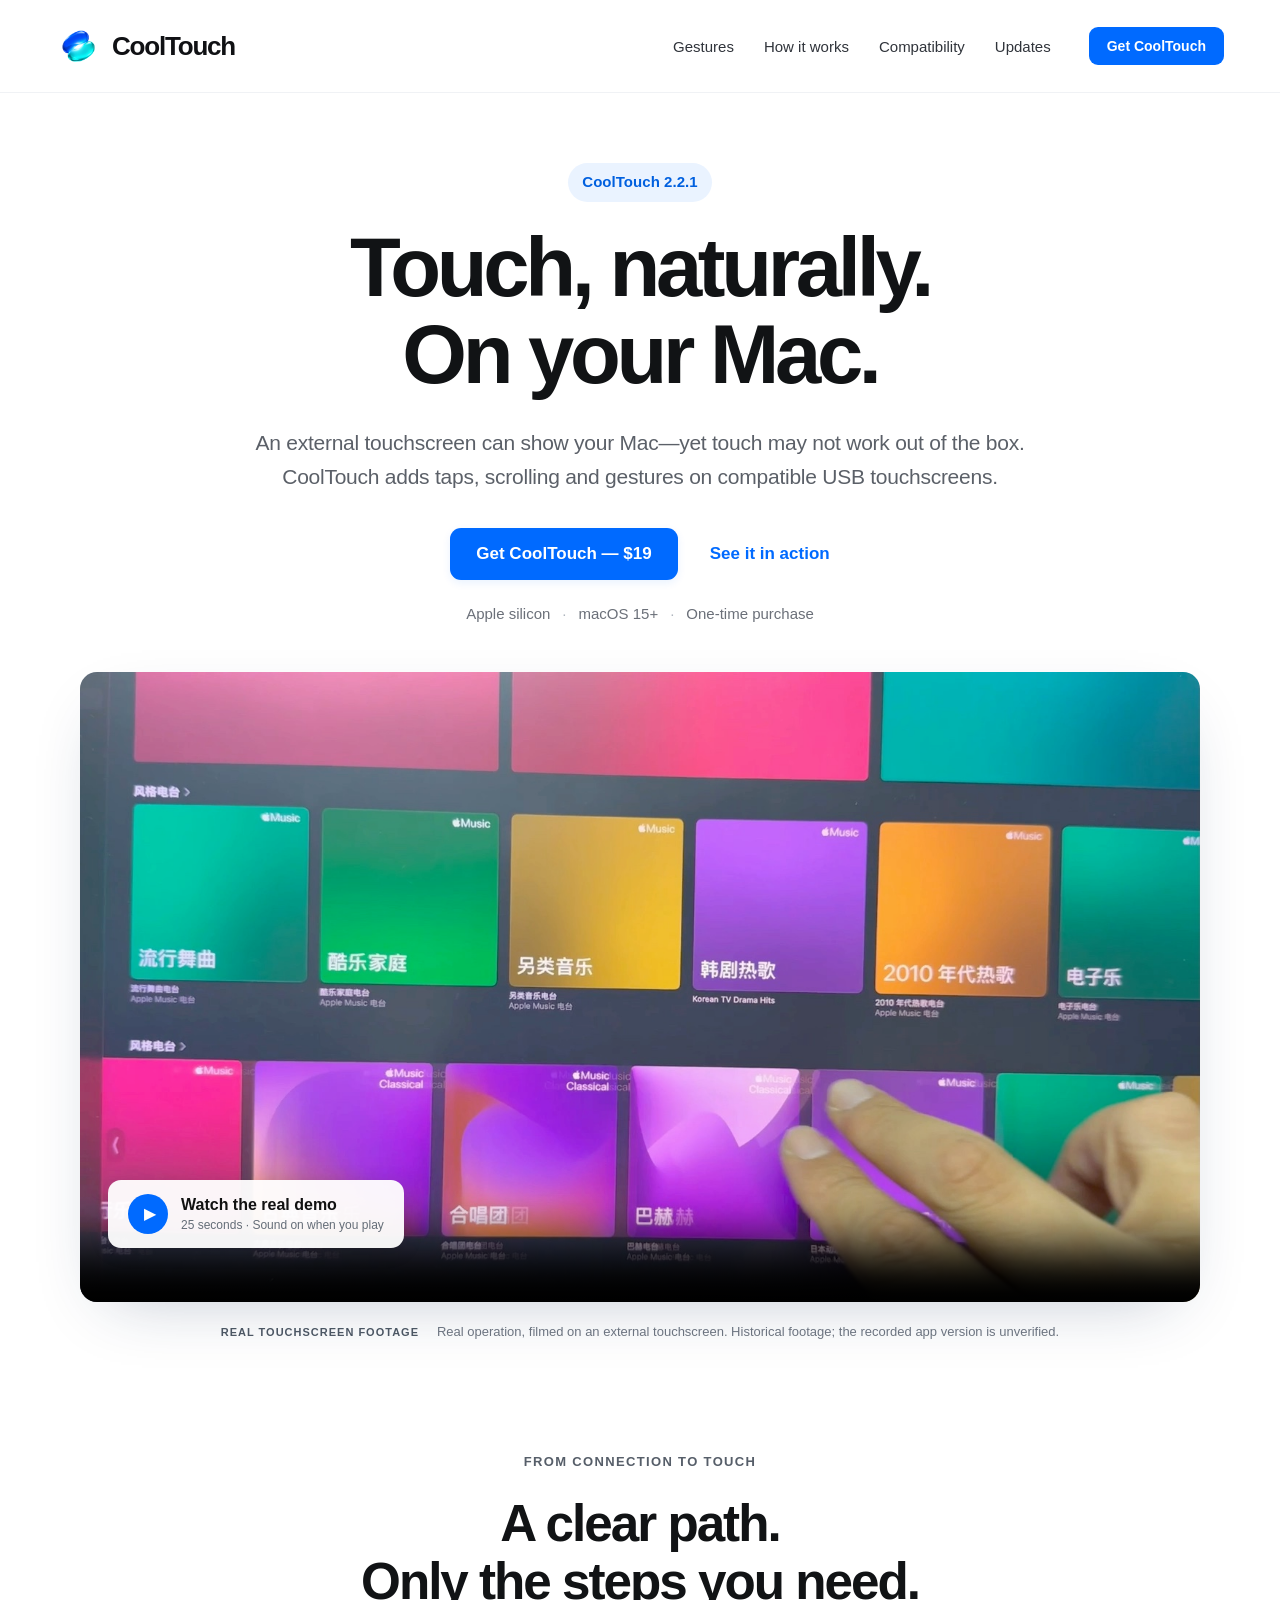
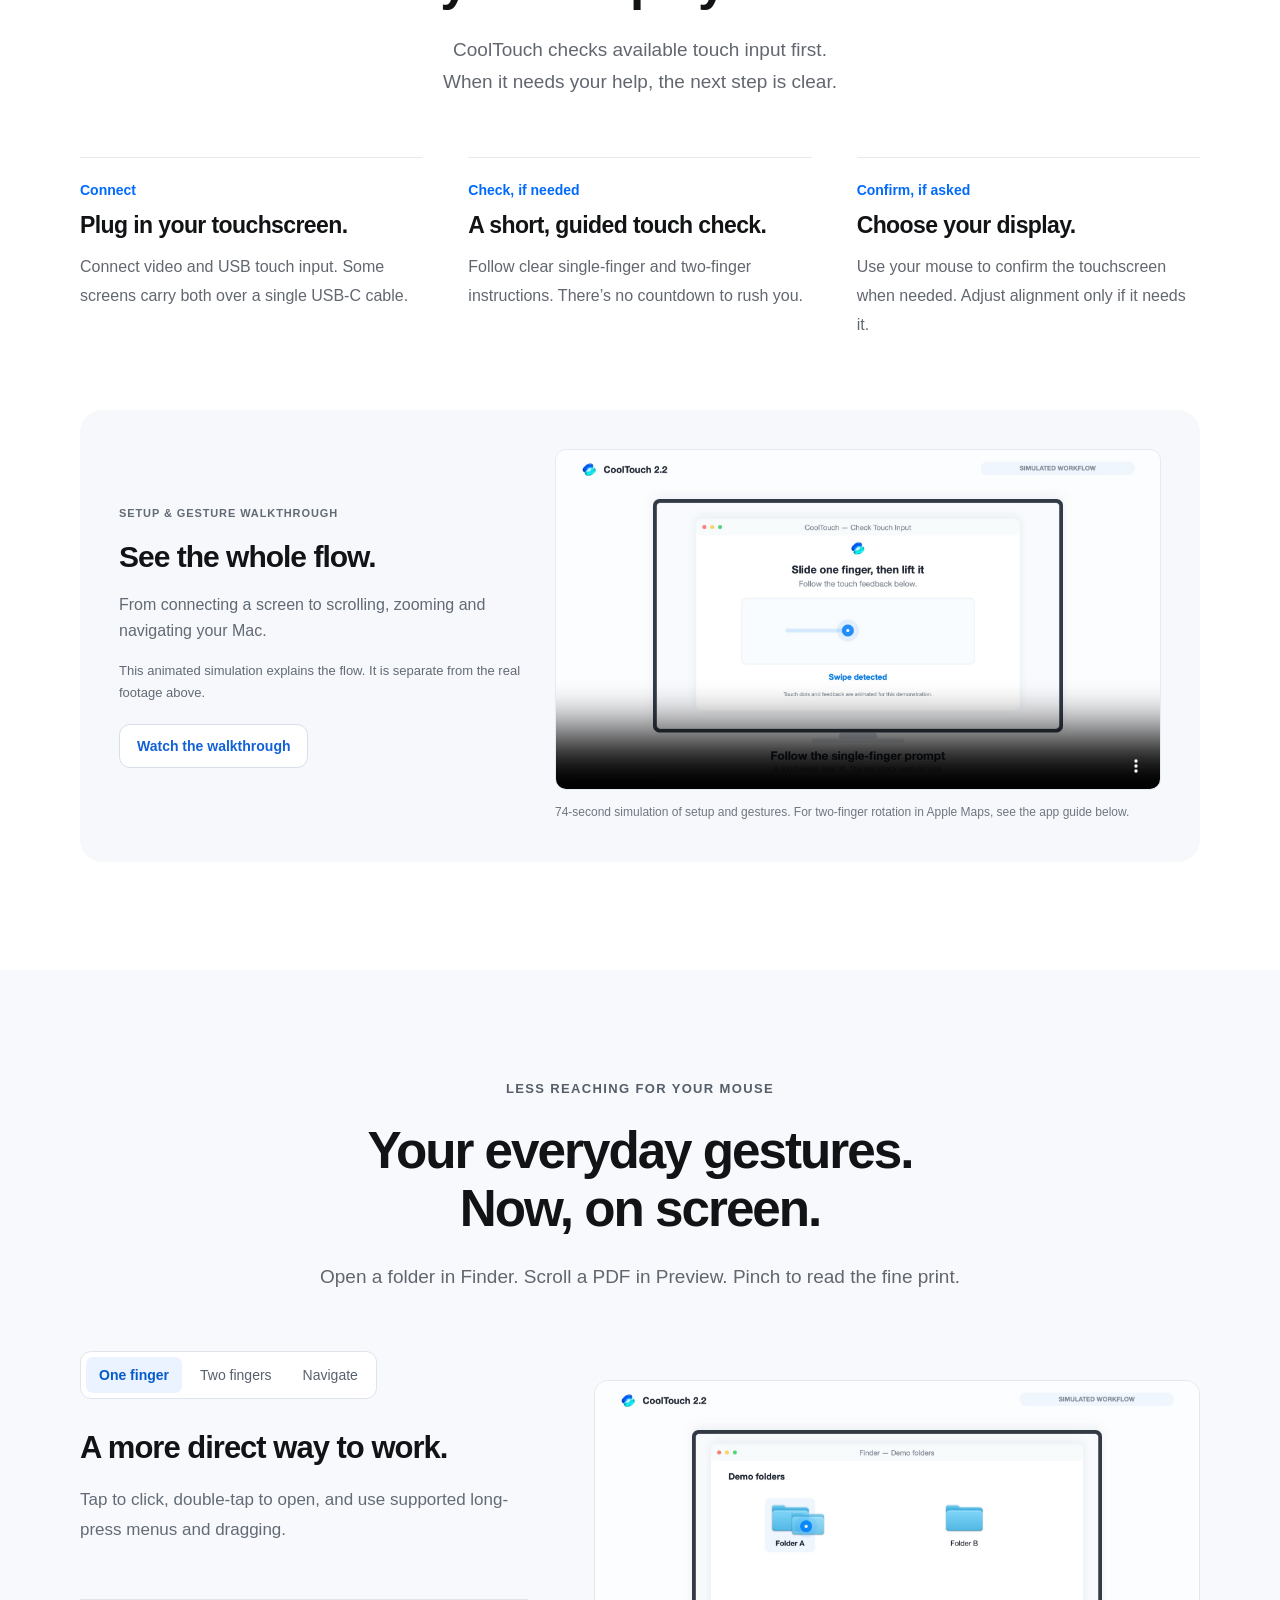
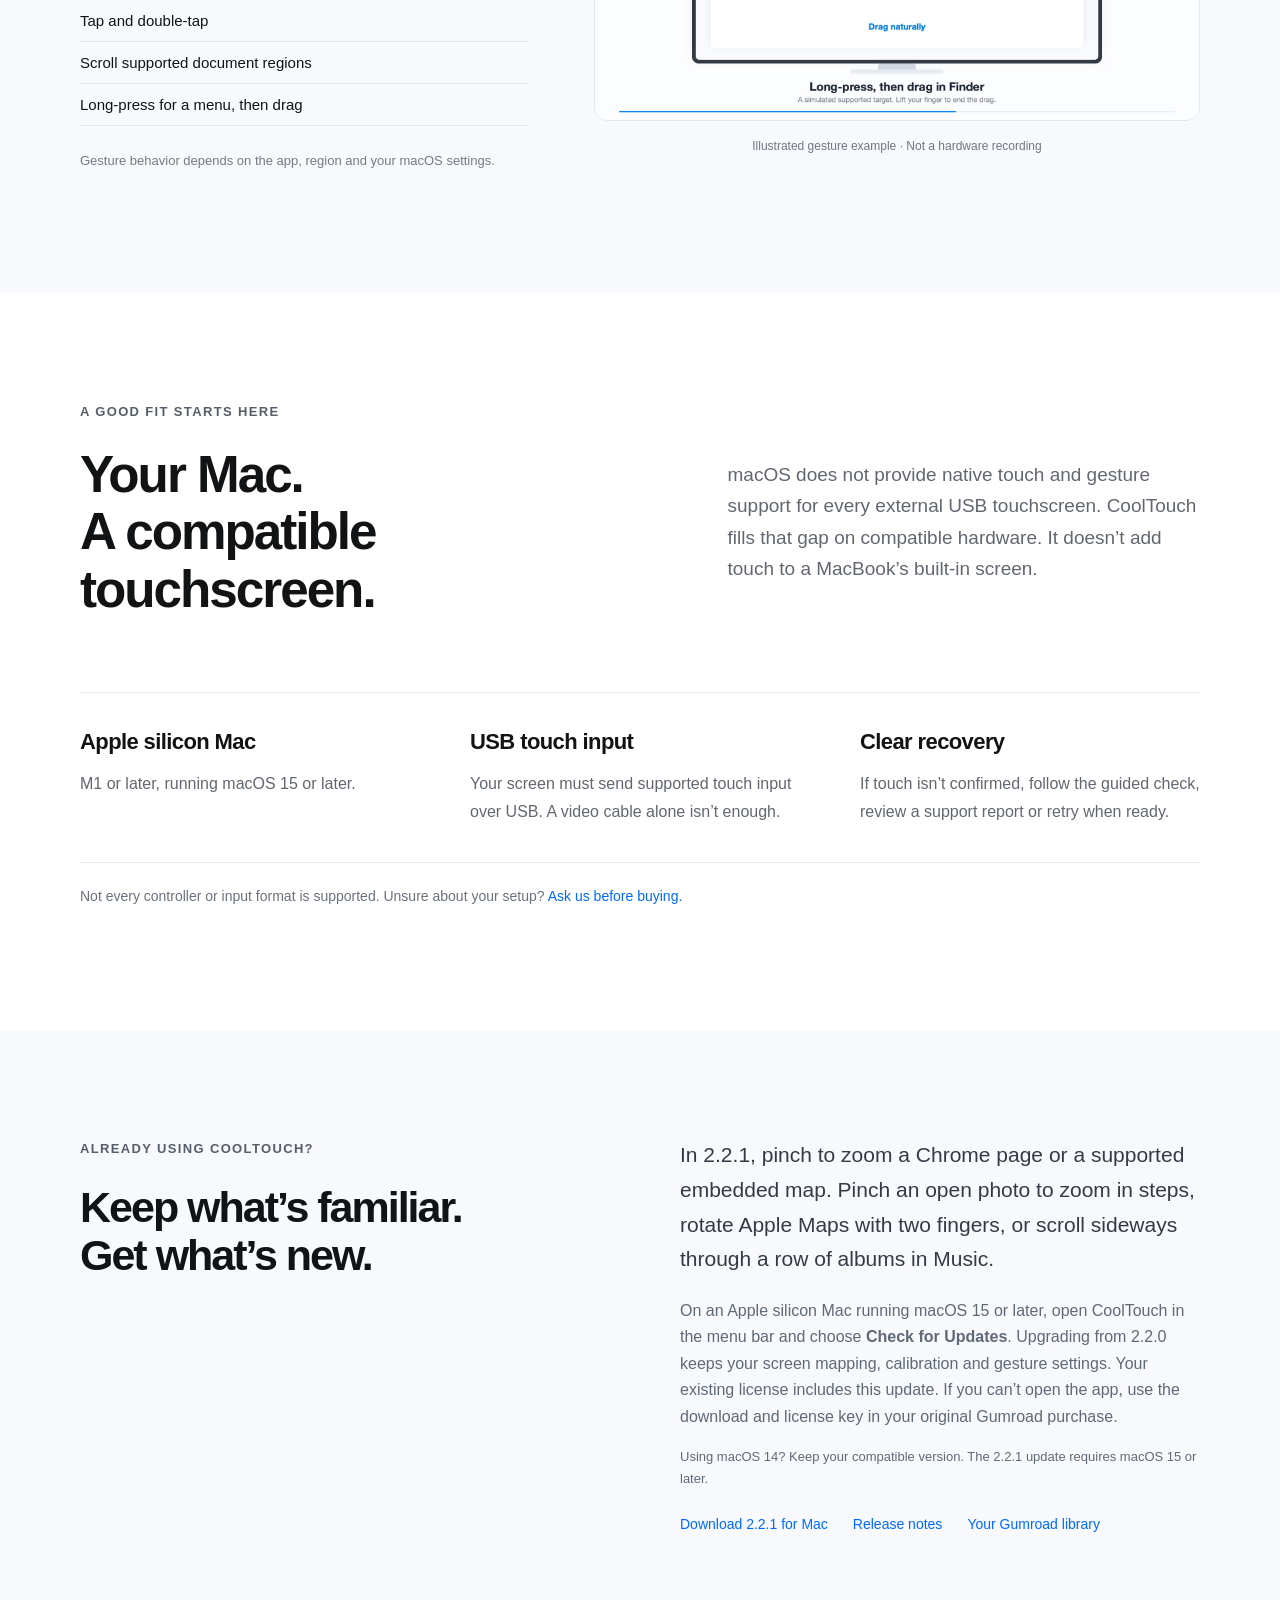
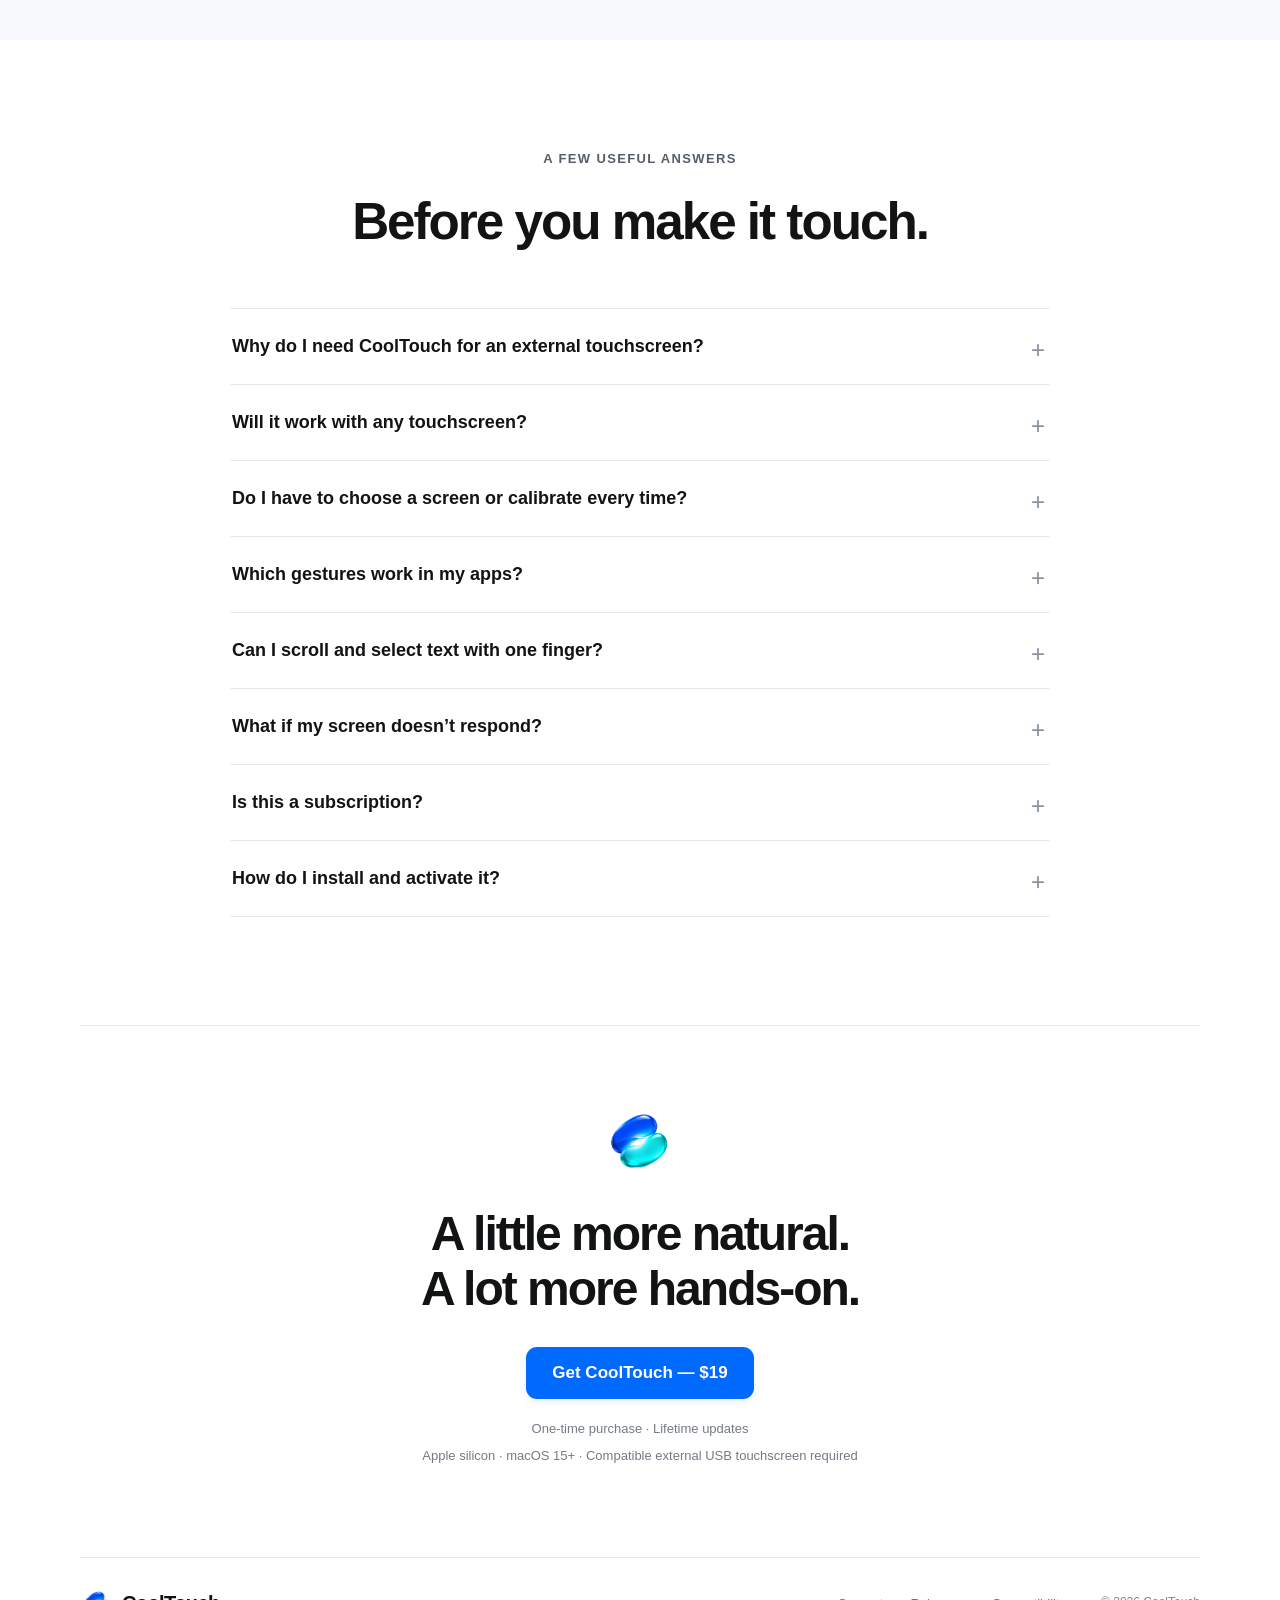
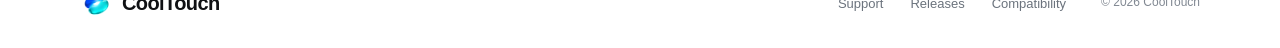
==== commit 5a14e94d: "Refer buyers to the applicable Gumroad terms" ====
--- a/index.html
+++ b/index.html
@@ -13,7 +13,7 @@
 <section class="gestures section" id="gestures" aria-labelledby="gesture-title"><div class="wrap"><div class="section-intro centered"><p class="eyebrow">LESS REACHING FOR YOUR MOUSE</p><h2 id="gesture-title">Your everyday gestures.<br>Now, on screen.</h2><p>Open a folder in Finder. Scroll a PDF in Preview. Pinch to read the fine print.</p></div><div class="gesture-layout"><div class="gesture-content"><div role="tablist" aria-label="Gesture types" class="gesture-tabs"><button id="tab-one" role="tab" aria-selected="true" aria-controls="gesture-panel" data-gesture="one">One finger</button><button id="tab-two" role="tab" aria-selected="false" aria-controls="gesture-panel" data-gesture="two" tabindex="-1">Two fingers</button><button id="tab-system" role="tab" aria-selected="false" aria-controls="gesture-panel" data-gesture="system" tabindex="-1">Navigate</button></div><div id="gesture-panel" role="tabpanel" aria-labelledby="tab-one" tabindex="0"><h3 id="gesture-heading">A more direct way to work.</h3><p id="gesture-description">Tap to click, double-tap to open, and use supported long-press menus and dragging.</p><ul id="gesture-features"><li>Tap and double-tap</li><li>Scroll supported document regions</li><li>Long-press for a menu, then drag</li></ul></div><p class="fine gesture-note">Gesture behavior depends on the app, region and your macOS settings.</p></div><figure class="gesture-visual"><img id="gesture-image" src="assets/finger-poster.jpg" alt="Simulated Finder long-press and drag gesture" loading="lazy" width="1920" height="1080"><figcaption id="gesture-image-caption">Illustrated gesture example · Not a hardware recording</figcaption></figure></div></div></section>
 <section class="compatibility section wrap" id="compatibility" aria-labelledby="compat-title"><div class="compat-top"><div><p class="eyebrow">A GOOD FIT STARTS HERE</p><h2 id="compat-title">Your Mac.<br>A compatible touchscreen.</h2></div><p>macOS does not provide native touch and gesture support for every external USB touchscreen. CoolTouch fills that gap on compatible hardware. It doesn’t add touch to a MacBook’s built-in screen.</p></div><div class="compat-grid"><article><h3>Apple silicon Mac</h3><p>M1 or later, running macOS 15 or later.</p></article><article><h3>USB touch input</h3><p>Your screen must send supported touch input over USB. A video cable alone isn’t enough.</p></article><article><h3>Clear recovery</h3><p>If touch isn’t confirmed, follow the guided check, review a support report or retry when ready.</p></article></div><p class="compat-foot">Not every controller or input format is supported. Unsure about your setup? <a href="mailto:support@cooltouch.app">Ask us before buying.</a></p></section>
 <section class="updates section" id="updates" aria-labelledby="updates-title"><div class="wrap update-layout"><div><p class="eyebrow">ALREADY USING COOLTOUCH?</p><h2 id="updates-title">Keep what’s familiar.<br>Get what’s new.</h2></div><div class="update-copy"><p>In 2.2.1, pinch to zoom a Chrome page or a supported embedded map. Pinch an open photo to zoom in steps, rotate Apple Maps with two fingers, or scroll sideways through a row of albums in Music.</p><p>On an Apple silicon Mac running macOS 15 or later, open CoolTouch in the menu bar and choose <strong>Check for Updates</strong>. Upgrading from 2.2.0 keeps your screen mapping, calibration and gesture settings. Your existing license includes this update. If you can’t open the app, use the download and license key in your original Gumroad purchase.</p><p class="fine">Using macOS 14? Keep your compatible version. The 2.2.1 update requires macOS 15 or later.</p><div class="inline-links"><a href="https://cooltouch.app/CoolTouchDriver-v2.2.1-macOS.zip" download>Download 2.2.1 for Mac</a><a href="https://github.com/marscitizen33/cooltouch-releases/releases/tag/v2.2.1">Release notes</a><a href="https://app.gumroad.com/library" target="_blank" rel="noopener">Your Gumroad library</a></div></div></div></section>
-<section class="faq section wrap" aria-labelledby="faq-title"><div class="section-intro centered"><p class="eyebrow">A FEW USEFUL ANSWERS</p><h2 id="faq-title">Before you make it touch.</h2></div><div class="faq-list"><details><summary>Why do I need CoolTouch for an external touchscreen?</summary><p>A screen can display your Mac correctly while touch does not respond. Video and touch input are separate: connecting a display does not guarantee macOS can use its touch controller. CoolTouch adds supported touch input and gestures for compatible external USB touchscreens.</p></details><details><summary>Will it work with any touchscreen?</summary><p>Compatibility depends on the touchscreen controller and its input format. CoolTouch checks the touch input and can guide you through supported alternatives, but we do not promise universal compatibility.</p></details><details><summary>Do I have to choose a screen or calibrate every time?</summary><p>No. Matching saved bindings are reused. Confirmation may be needed when screen identity is ambiguous. Calibration is available when touch alignment needs adjustment.</p></details><details><summary>Which gestures work in my apps?</summary><p id="app-support">In Chrome, pinch over text to zoom the whole page. On supported embedded maps, pinch inside the map to zoom it while the surrounding page stays the same size. Pinch a PDF in Preview to zoom smoothly. In Photos, open a photo and pinch to change its zoom level in steps. In Apple Maps, turn two fingers together to rotate the map. In Music, slide up or down through a list, or sideways through a scrollable row of albums.</p></details><details><summary>Can I scroll and select text with one finger?</summary><p>In Preview, swipe with one finger to scroll a PDF. To select text, tap a word, then touch it again and drag across the text. In Finder, press and hold a file for its menu. Keep your finger down and drag to move the item.</p></details><details><summary>What if my screen doesn’t respond?</summary><p>The touch check includes a clear “didn’t respond” option. Where supported, CoolTouch tries another mode. If matching remains unconfirmed, you can retry or save a support report for troubleshooting.</p></details><details><summary>Is this a subscription?</summary><p>No. The current product is a $19 one-time purchase for one user on one Mac, with lifetime updates and a 14-day money-back guarantee. A compatible external touchscreen is separate hardware.</p></details><details><summary>How do I install and activate it?</summary><p>Unzip the download, move CoolTouch to Applications and open it. Grant Accessibility permission when prompted, then follow any setup instructions. Activate with the license key from your Gumroad receipt.</p></details></div></section>
-<section class="closing section wrap"><img src="assets/logo.png" alt="" width="80" height="80" loading="lazy"><h2>A little more natural.<br>A lot more hands-on.</h2><a class="button primary" href="https://marswanderer72.gumroad.com/l/cooltouch-mac" target="_blank" rel="noopener">Get CoolTouch — $19</a><p class="fine">One-time purchase · Lifetime updates · 14-day money-back guarantee</p><p class="fine">Apple silicon · macOS 15+ · Compatible external USB touchscreen required</p></section>
+<section class="faq section wrap" aria-labelledby="faq-title"><div class="section-intro centered"><p class="eyebrow">A FEW USEFUL ANSWERS</p><h2 id="faq-title">Before you make it touch.</h2></div><div class="faq-list"><details><summary>Why do I need CoolTouch for an external touchscreen?</summary><p>A screen can display your Mac correctly while touch does not respond. Video and touch input are separate: connecting a display does not guarantee macOS can use its touch controller. CoolTouch adds supported touch input and gestures for compatible external USB touchscreens.</p></details><details><summary>Will it work with any touchscreen?</summary><p>Compatibility depends on the touchscreen controller and its input format. CoolTouch checks the touch input and can guide you through supported alternatives, but we do not promise universal compatibility.</p></details><details><summary>Do I have to choose a screen or calibrate every time?</summary><p>No. Matching saved bindings are reused. Confirmation may be needed when screen identity is ambiguous. Calibration is available when touch alignment needs adjustment.</p></details><details><summary>Which gestures work in my apps?</summary><p id="app-support">In Chrome, pinch over text to zoom the whole page. On supported embedded maps, pinch inside the map to zoom it while the surrounding page stays the same size. Pinch a PDF in Preview to zoom smoothly. In Photos, open a photo and pinch to change its zoom level in steps. In Apple Maps, turn two fingers together to rotate the map. In Music, slide up or down through a list, or sideways through a scrollable row of albums.</p></details><details><summary>Can I scroll and select text with one finger?</summary><p>In Preview, swipe with one finger to scroll a PDF. To select text, tap a word, then touch it again and drag across the text. In Finder, press and hold a file for its menu. Keep your finger down and drag to move the item.</p></details><details><summary>What if my screen doesn’t respond?</summary><p>The touch check includes a clear “didn’t respond” option. Where supported, CoolTouch tries another mode. If matching remains unconfirmed, you can retry or save a support report for troubleshooting.</p></details><details><summary>Is this a subscription?</summary><p>No. The current product is a $19 one-time purchase for one user on one Mac, with lifetime updates. See the Gumroad checkout for the applicable purchase terms. A compatible external touchscreen is separate hardware.</p></details><details><summary>How do I install and activate it?</summary><p>Unzip the download, move CoolTouch to Applications and open it. Grant Accessibility permission when prompted, then follow any setup instructions. Activate with the license key from your Gumroad receipt.</p></details></div></section>
+<section class="closing section wrap"><img src="assets/logo.png" alt="" width="80" height="80" loading="lazy"><h2>A little more natural.<br>A lot more hands-on.</h2><a class="button primary" href="https://marswanderer72.gumroad.com/l/cooltouch-mac" target="_blank" rel="noopener">Get CoolTouch — $19</a><p class="fine">One-time purchase · Lifetime updates</p><p class="fine">Apple silicon · macOS 15+ · Compatible external USB touchscreen required</p></section>
 </main><footer class="site-footer wrap"><a class="brand" href="#"><img src="assets/logo.png" alt="" width="34" height="34"><span>CoolTouch</span></a><div><a href="mailto:support@cooltouch.app">Support</a><a href="https://github.com/marscitizen33/cooltouch-releases/releases/tag/v2.2.1" target="_blank" rel="noopener">Releases</a><a href="#compatibility">Compatibility</a></div><p>© 2026 CoolTouch</p></footer>
 </body></html>
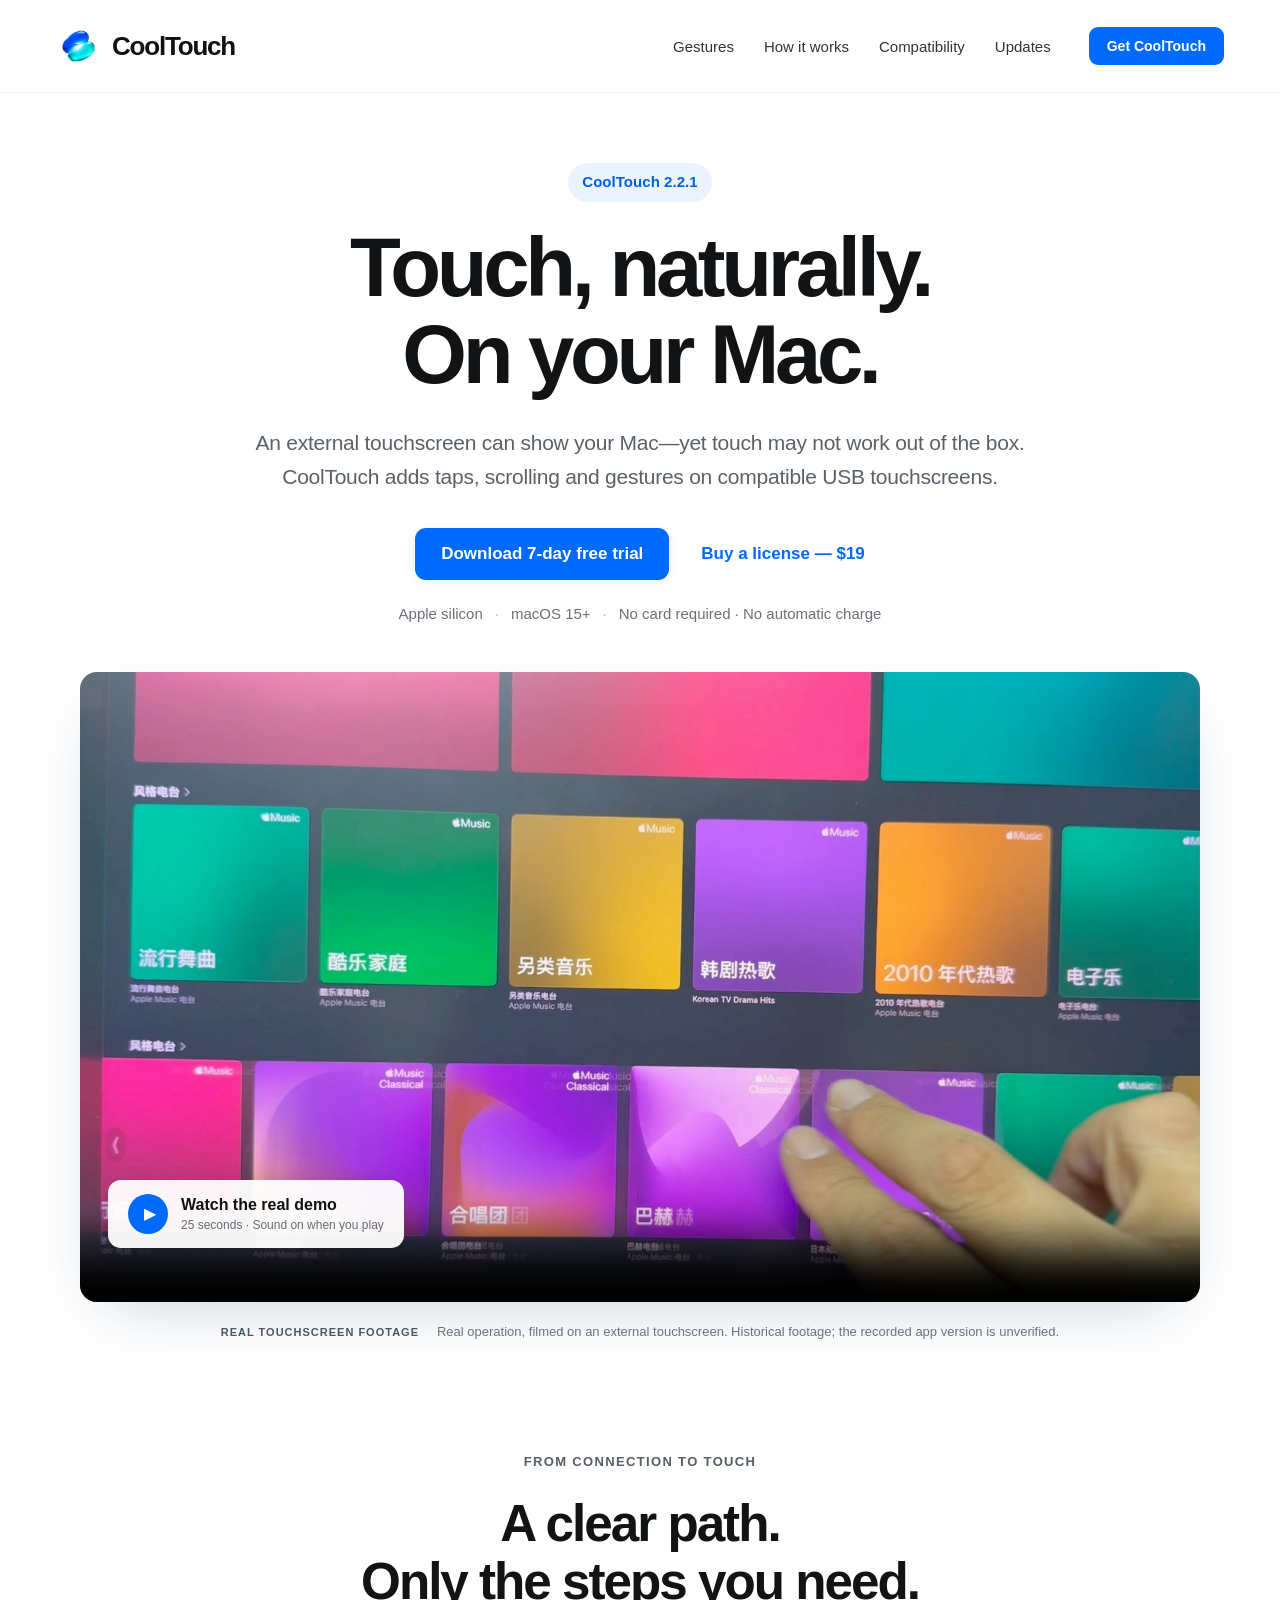
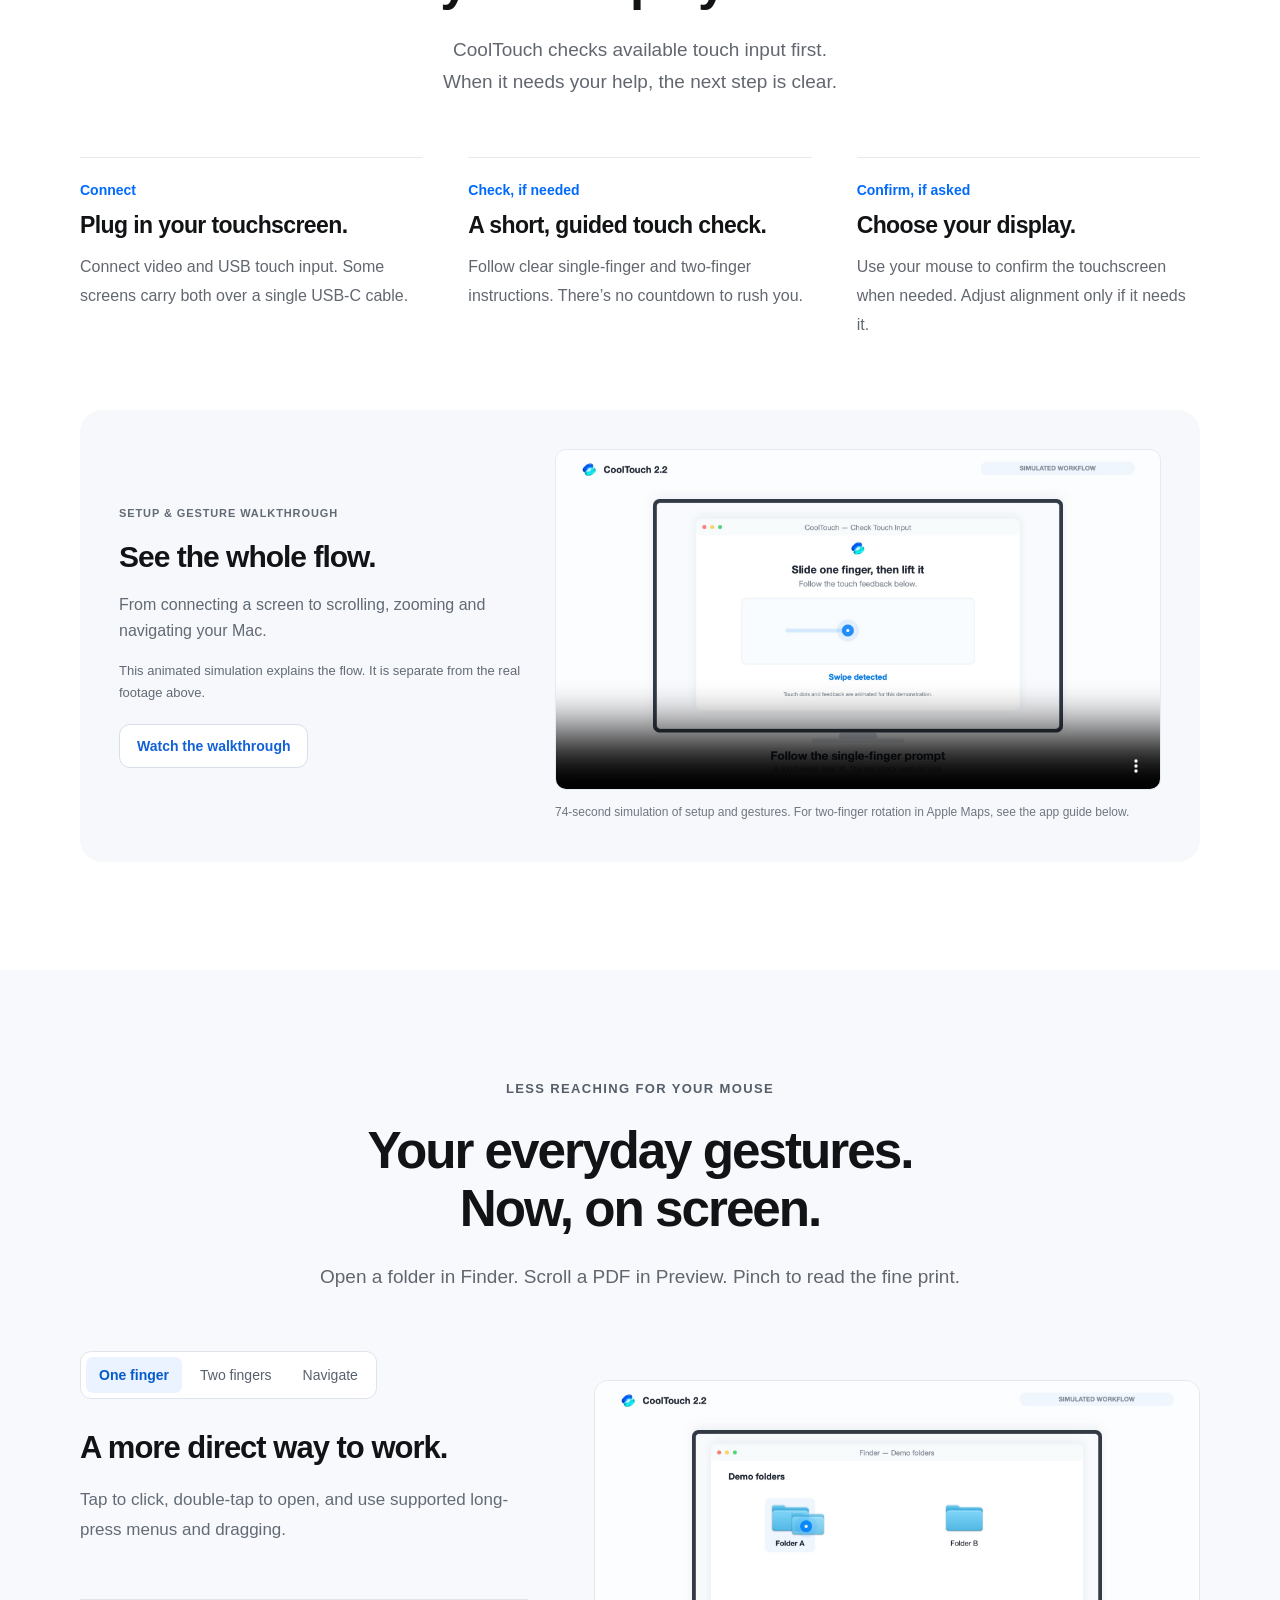
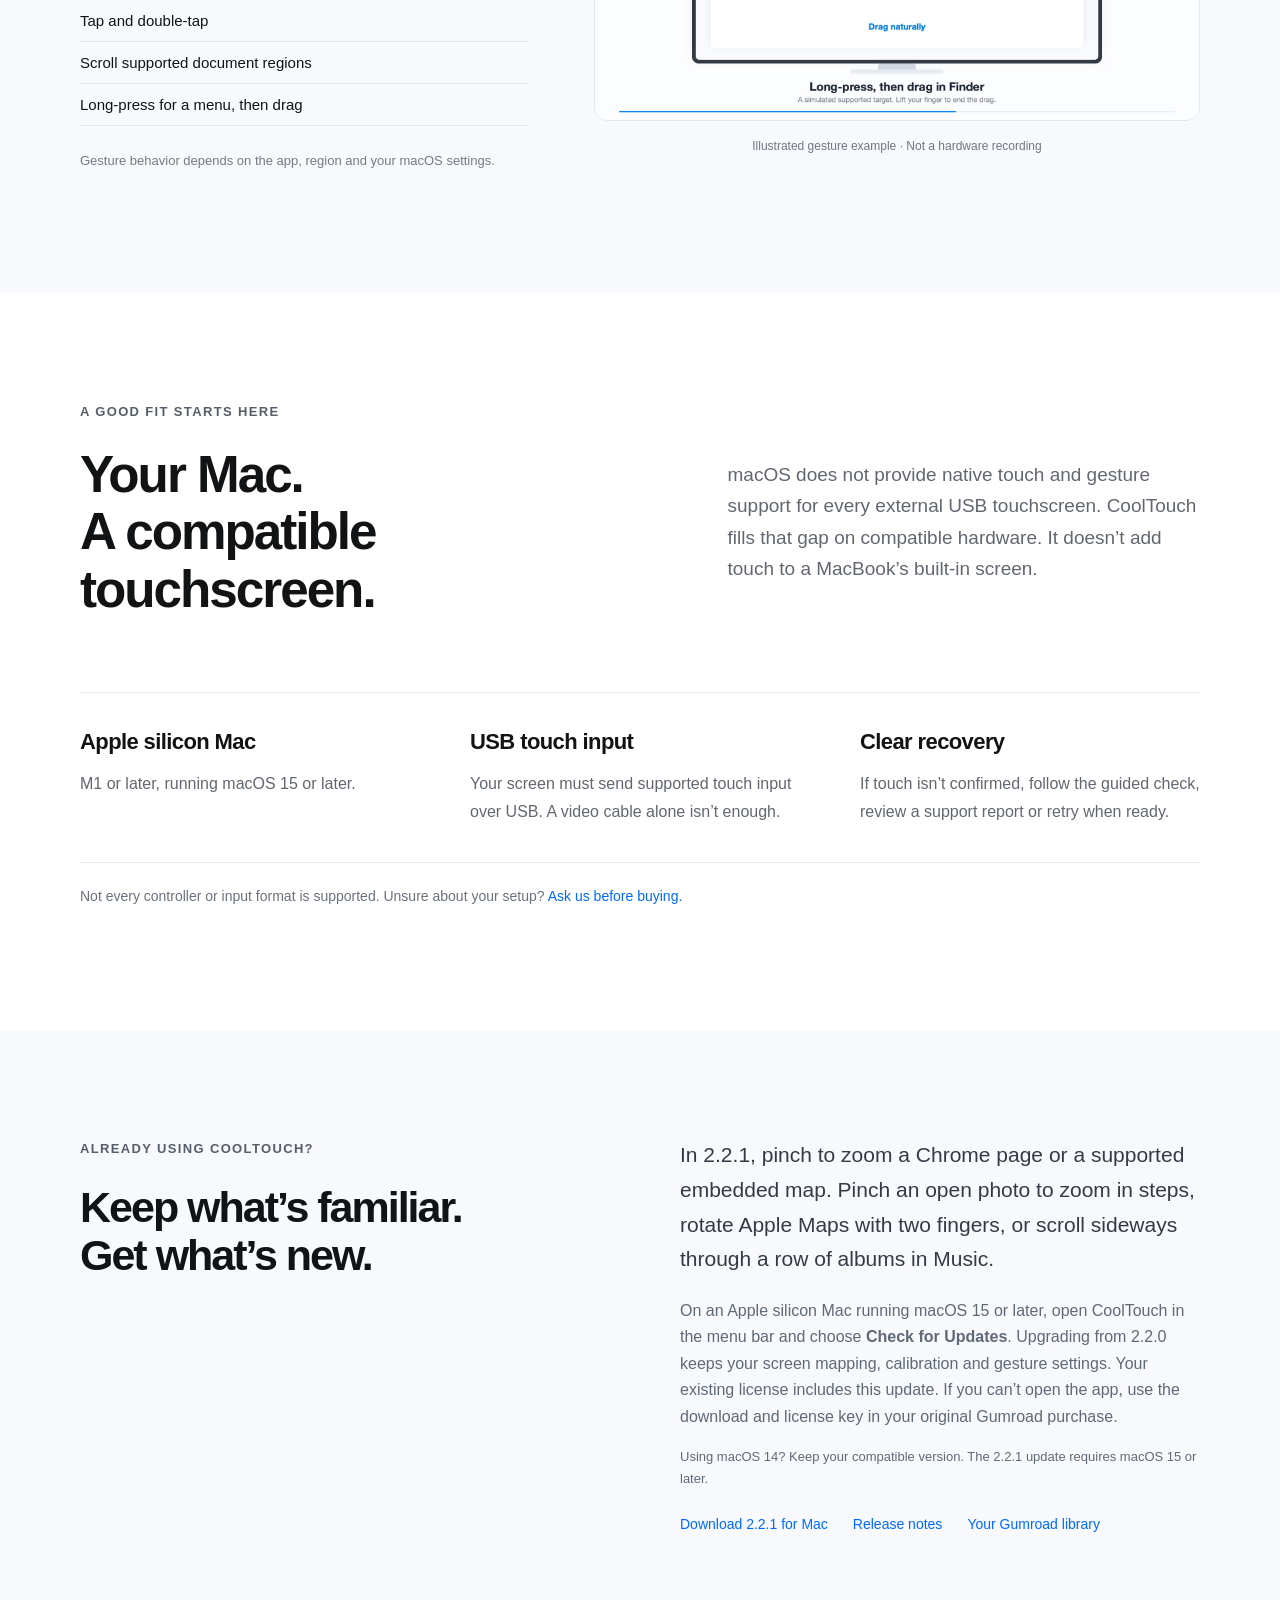
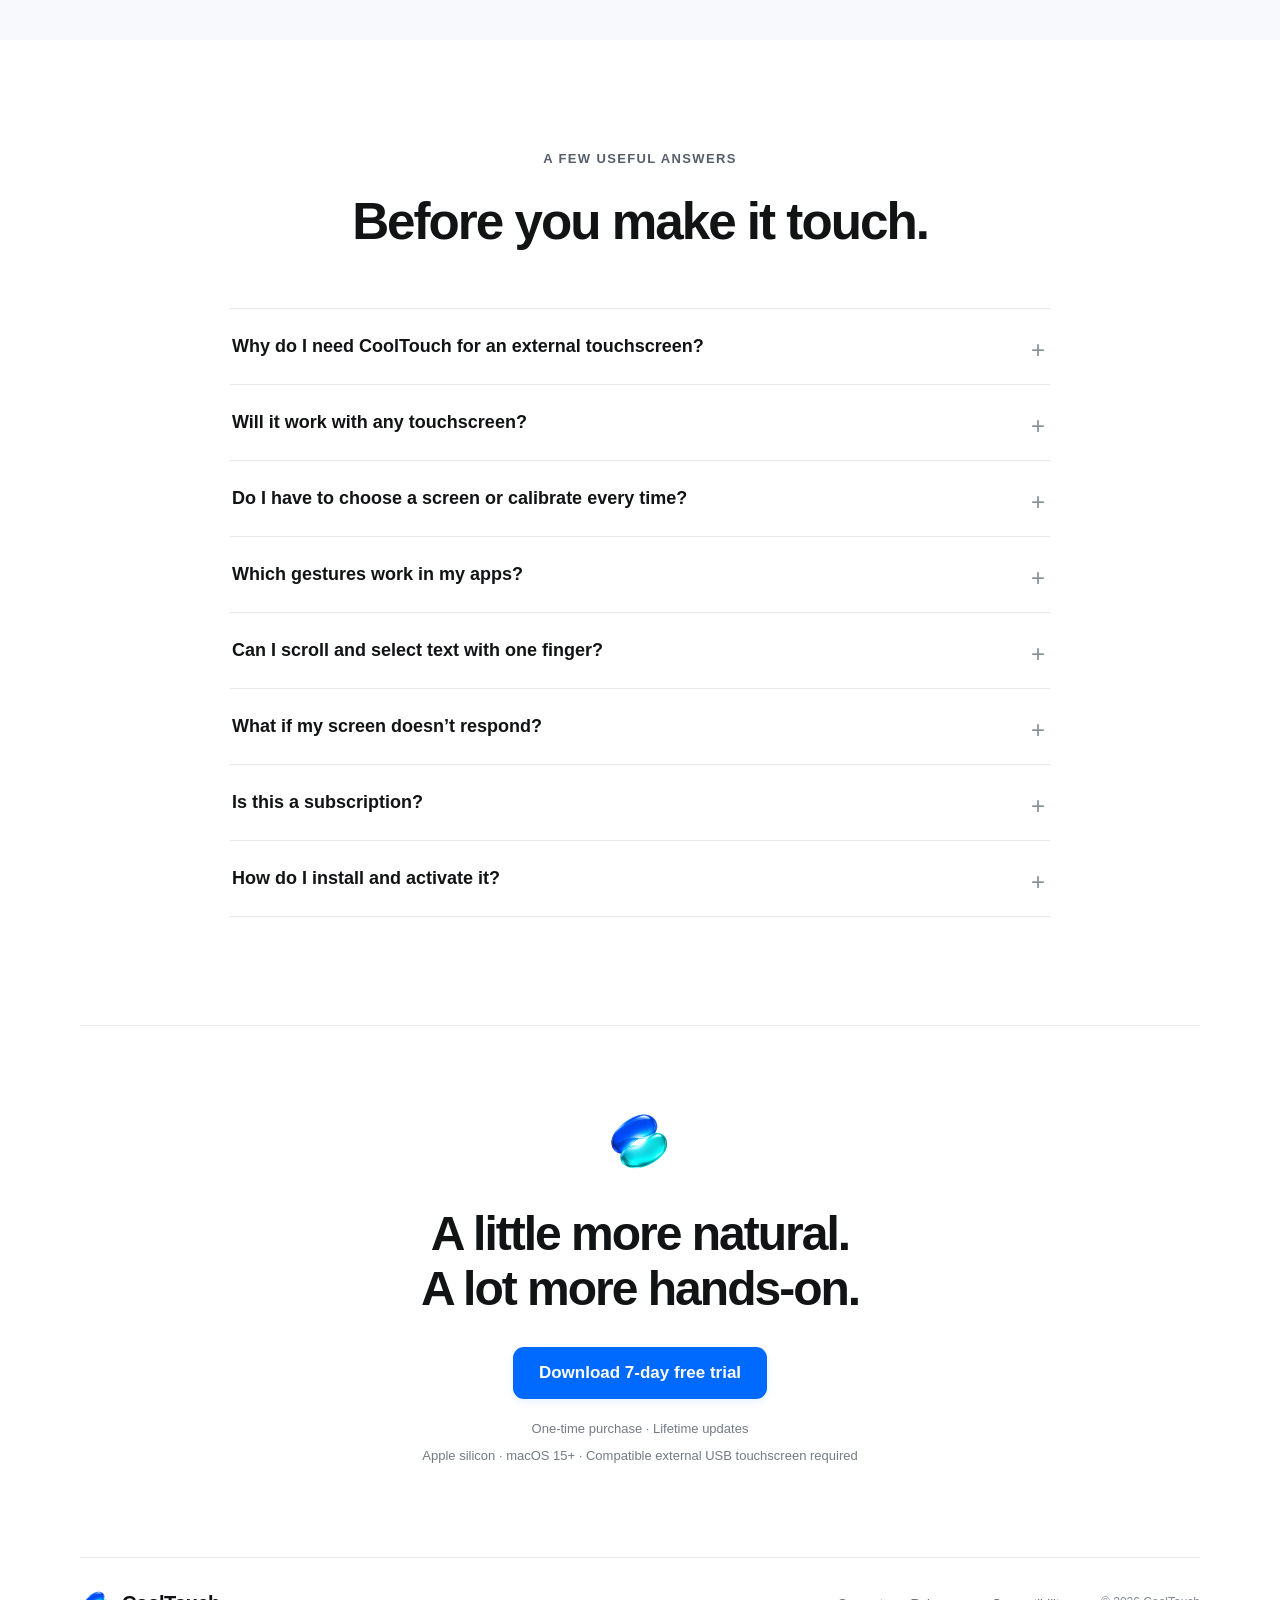
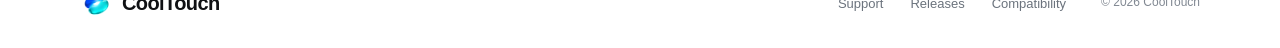
==== commit 32cd67b0: "Stage notarized build 345 with the seven-day trial terms" ====
--- a/index.html
+++ b/index.html
@@ -4,7 +4,7 @@
 <a class="skip" href="#main">Skip to content</a>
 <header class="site-header"><div class="nav-wrap"><a class="brand" href="#" aria-label="CoolTouch home"><img src="assets/logo.png" alt="" width="46" height="46"><span>CoolTouch</span></a><nav aria-label="Main navigation"><a href="#gestures">Gestures</a><a href="#setup">How it works</a><a href="#compatibility">Compatibility</a><a href="#updates">Updates</a></nav><a class="nav-buy" href="https://marswanderer72.gumroad.com/l/cooltouch-mac" target="_blank" rel="noopener">Get CoolTouch</a><button class="menu-toggle" aria-expanded="false" aria-controls="mobile-nav">Menu</button></div><nav id="mobile-nav" class="mobile-nav" aria-label="Mobile navigation" hidden><a href="#gestures">Gestures</a><a href="#setup">How it works</a><a href="#compatibility">Compatibility</a><a href="#updates">Updates</a></nav></header>
 <main id="main">
-<section class="hero wrap" aria-labelledby="hero-title"><p class="eyebrow"><span>CoolTouch 2.2.1</span></p><h1 id="hero-title">Touch, naturally.<br>On your Mac.</h1><p class="hero-copy">An external touchscreen can show your Mac—yet touch may not work out of the box.<br class="desktop-break"> CoolTouch adds taps, scrolling and gestures on compatible USB touchscreens.</p><div class="hero-actions"><a class="button primary" href="https://marswanderer72.gumroad.com/l/cooltouch-mac" target="_blank" rel="noopener">Get CoolTouch — $19</a><a class="text-link" href="#real-demo">See it in action</a></div><p class="requirements">Apple silicon <span>·</span> macOS 15+ <span>·</span> One-time purchase</p>
+<section class="hero wrap" aria-labelledby="hero-title"><p class="eyebrow"><span>CoolTouch 2.2.1</span></p><h1 id="hero-title">Touch, naturally.<br>On your Mac.</h1><p class="hero-copy">An external touchscreen can show your Mac—yet touch may not work out of the box.<br class="desktop-break"> CoolTouch adds taps, scrolling and gestures on compatible USB touchscreens.</p><div class="hero-actions"><a class="button primary" href="https://cooltouch.app/CoolTouchDriver-v2.2.1-macOS.zip" download>Download 7-day free trial</a><a class="text-link" href="https://marswanderer72.gumroad.com/l/cooltouch-mac">Buy a license — $19</a></div><p class="requirements">Apple silicon <span>·</span> macOS 15+ <span>·</span> No card required · No automatic charge</p>
 <figure class="hero-demo" id="real-demo"><div class="video-shell real-shell"><video id="real-video" controls playsinline preload="none" poster="assets/real-poster.jpg" aria-label="Real touchscreen demonstration, 25 seconds" aria-describedby="real-caption"><source src="assets/real-demo.mp4" type="video/mp4"><p><a href="assets/real-demo.mp4">Watch the real touchscreen demonstration</a>.</p></video><button class="video-start" data-play="real-video" aria-label="Play the 25-second real touchscreen demo"><span class="play-symbol" aria-hidden="true">▶</span><span>Watch the real demo<small>25 seconds · Sound on when you play</small></span></button></div><figcaption id="real-caption"><span class="caption-label">REAL TOUCHSCREEN FOOTAGE</span><span>Real operation, filmed on an external touchscreen.<br class="mobile-break"> Historical footage; the recorded app version is unverified.</span></figcaption></figure>
 </section>
 <section class="setup section wrap" id="setup" aria-labelledby="setup-title"><div class="section-intro centered"><p class="eyebrow">FROM CONNECTION TO TOUCH</p><h2 id="setup-title">A clear path.<br>Only the steps you need.</h2><p>CoolTouch checks available touch input first.<br>When it needs your help, the next step is clear.</p></div><div class="steps"><article><span class="step-label">Connect</span><h3>Plug in your touchscreen.</h3><p>Connect video and USB touch input. Some screens carry both over a single USB-C cable.</p></article><article><span class="step-label">Check, if needed</span><h3>A short, guided touch check.</h3><p>Follow clear single-finger and two-finger instructions. There’s no countdown to rush you.</p></article><article><span class="step-label">Confirm, if asked</span><h3>Choose your display.</h3><p>Use your mouse to confirm the touchscreen when needed. Adjust alignment only if it needs it.</p></article></div>
@@ -13,7 +13,7 @@
 <section class="gestures section" id="gestures" aria-labelledby="gesture-title"><div class="wrap"><div class="section-intro centered"><p class="eyebrow">LESS REACHING FOR YOUR MOUSE</p><h2 id="gesture-title">Your everyday gestures.<br>Now, on screen.</h2><p>Open a folder in Finder. Scroll a PDF in Preview. Pinch to read the fine print.</p></div><div class="gesture-layout"><div class="gesture-content"><div role="tablist" aria-label="Gesture types" class="gesture-tabs"><button id="tab-one" role="tab" aria-selected="true" aria-controls="gesture-panel" data-gesture="one">One finger</button><button id="tab-two" role="tab" aria-selected="false" aria-controls="gesture-panel" data-gesture="two" tabindex="-1">Two fingers</button><button id="tab-system" role="tab" aria-selected="false" aria-controls="gesture-panel" data-gesture="system" tabindex="-1">Navigate</button></div><div id="gesture-panel" role="tabpanel" aria-labelledby="tab-one" tabindex="0"><h3 id="gesture-heading">A more direct way to work.</h3><p id="gesture-description">Tap to click, double-tap to open, and use supported long-press menus and dragging.</p><ul id="gesture-features"><li>Tap and double-tap</li><li>Scroll supported document regions</li><li>Long-press for a menu, then drag</li></ul></div><p class="fine gesture-note">Gesture behavior depends on the app, region and your macOS settings.</p></div><figure class="gesture-visual"><img id="gesture-image" src="assets/finger-poster.jpg" alt="Simulated Finder long-press and drag gesture" loading="lazy" width="1920" height="1080"><figcaption id="gesture-image-caption">Illustrated gesture example · Not a hardware recording</figcaption></figure></div></div></section>
 <section class="compatibility section wrap" id="compatibility" aria-labelledby="compat-title"><div class="compat-top"><div><p class="eyebrow">A GOOD FIT STARTS HERE</p><h2 id="compat-title">Your Mac.<br>A compatible touchscreen.</h2></div><p>macOS does not provide native touch and gesture support for every external USB touchscreen. CoolTouch fills that gap on compatible hardware. It doesn’t add touch to a MacBook’s built-in screen.</p></div><div class="compat-grid"><article><h3>Apple silicon Mac</h3><p>M1 or later, running macOS 15 or later.</p></article><article><h3>USB touch input</h3><p>Your screen must send supported touch input over USB. A video cable alone isn’t enough.</p></article><article><h3>Clear recovery</h3><p>If touch isn’t confirmed, follow the guided check, review a support report or retry when ready.</p></article></div><p class="compat-foot">Not every controller or input format is supported. Unsure about your setup? <a href="mailto:support@cooltouch.app">Ask us before buying.</a></p></section>
 <section class="updates section" id="updates" aria-labelledby="updates-title"><div class="wrap update-layout"><div><p class="eyebrow">ALREADY USING COOLTOUCH?</p><h2 id="updates-title">Keep what’s familiar.<br>Get what’s new.</h2></div><div class="update-copy"><p>In 2.2.1, pinch to zoom a Chrome page or a supported embedded map. Pinch an open photo to zoom in steps, rotate Apple Maps with two fingers, or scroll sideways through a row of albums in Music.</p><p>On an Apple silicon Mac running macOS 15 or later, open CoolTouch in the menu bar and choose <strong>Check for Updates</strong>. Upgrading from 2.2.0 keeps your screen mapping, calibration and gesture settings. Your existing license includes this update. If you can’t open the app, use the download and license key in your original Gumroad purchase.</p><p class="fine">Using macOS 14? Keep your compatible version. The 2.2.1 update requires macOS 15 or later.</p><div class="inline-links"><a href="https://cooltouch.app/CoolTouchDriver-v2.2.1-macOS.zip" download>Download 2.2.1 for Mac</a><a href="https://github.com/marscitizen33/cooltouch-releases/releases/tag/v2.2.1">Release notes</a><a href="https://app.gumroad.com/library" target="_blank" rel="noopener">Your Gumroad library</a></div></div></div></section>
-<section class="faq section wrap" aria-labelledby="faq-title"><div class="section-intro centered"><p class="eyebrow">A FEW USEFUL ANSWERS</p><h2 id="faq-title">Before you make it touch.</h2></div><div class="faq-list"><details><summary>Why do I need CoolTouch for an external touchscreen?</summary><p>A screen can display your Mac correctly while touch does not respond. Video and touch input are separate: connecting a display does not guarantee macOS can use its touch controller. CoolTouch adds supported touch input and gestures for compatible external USB touchscreens.</p></details><details><summary>Will it work with any touchscreen?</summary><p>Compatibility depends on the touchscreen controller and its input format. CoolTouch checks the touch input and can guide you through supported alternatives, but we do not promise universal compatibility.</p></details><details><summary>Do I have to choose a screen or calibrate every time?</summary><p>No. Matching saved bindings are reused. Confirmation may be needed when screen identity is ambiguous. Calibration is available when touch alignment needs adjustment.</p></details><details><summary>Which gestures work in my apps?</summary><p id="app-support">In Chrome, pinch over text to zoom the whole page. On supported embedded maps, pinch inside the map to zoom it while the surrounding page stays the same size. Pinch a PDF in Preview to zoom smoothly. In Photos, open a photo and pinch to change its zoom level in steps. In Apple Maps, turn two fingers together to rotate the map. In Music, slide up or down through a list, or sideways through a scrollable row of albums.</p></details><details><summary>Can I scroll and select text with one finger?</summary><p>In Preview, swipe with one finger to scroll a PDF. To select text, tap a word, then touch it again and drag across the text. In Finder, press and hold a file for its menu. Keep your finger down and drag to move the item.</p></details><details><summary>What if my screen doesn’t respond?</summary><p>The touch check includes a clear “didn’t respond” option. Where supported, CoolTouch tries another mode. If matching remains unconfirmed, you can retry or save a support report for troubleshooting.</p></details><details><summary>Is this a subscription?</summary><p>No. The current product is a $19 one-time purchase for one user on one Mac, with lifetime updates. See the Gumroad checkout for the applicable purchase terms. A compatible external touchscreen is separate hardware.</p></details><details><summary>How do I install and activate it?</summary><p>Unzip the download, move CoolTouch to Applications and open it. Grant Accessibility permission when prompted, then follow any setup instructions. Activate with the license key from your Gumroad receipt.</p></details></div></section>
-<section class="closing section wrap"><img src="assets/logo.png" alt="" width="80" height="80" loading="lazy"><h2>A little more natural.<br>A lot more hands-on.</h2><a class="button primary" href="https://marswanderer72.gumroad.com/l/cooltouch-mac" target="_blank" rel="noopener">Get CoolTouch — $19</a><p class="fine">One-time purchase · Lifetime updates</p><p class="fine">Apple silicon · macOS 15+ · Compatible external USB touchscreen required</p></section>
+<section class="faq section wrap" aria-labelledby="faq-title"><div class="section-intro centered"><p class="eyebrow">A FEW USEFUL ANSWERS</p><h2 id="faq-title">Before you make it touch.</h2></div><div class="faq-list"><details><summary>Why do I need CoolTouch for an external touchscreen?</summary><p>A screen can display your Mac correctly while touch does not respond. Video and touch input are separate: connecting a display does not guarantee macOS can use its touch controller. CoolTouch adds supported touch input and gestures for compatible external USB touchscreens.</p></details><details><summary>Will it work with any touchscreen?</summary><p>Compatibility depends on the touchscreen controller and its input format. CoolTouch checks the touch input and can guide you through supported alternatives, but we do not promise universal compatibility.</p></details><details><summary>Do I have to choose a screen or calibrate every time?</summary><p>No. Matching saved bindings are reused. Confirmation may be needed when screen identity is ambiguous. Calibration is available when touch alignment needs adjustment.</p></details><details><summary>Which gestures work in my apps?</summary><p id="app-support">In Chrome, pinch over text to zoom the whole page. On supported embedded maps, pinch inside the map to zoom it while the surrounding page stays the same size. Pinch a PDF in Preview to zoom smoothly. In Photos, open a photo and pinch to change its zoom level in steps. In Apple Maps, turn two fingers together to rotate the map. In Music, slide up or down through a list, or sideways through a scrollable row of albums.</p></details><details><summary>Can I scroll and select text with one finger?</summary><p>In Preview, swipe with one finger to scroll a PDF. To select text, tap a word, then touch it again and drag across the text. In Finder, press and hold a file for its menu. Keep your finger down and drag to move the item.</p></details><details><summary>What if my screen doesn’t respond?</summary><p>The touch check includes a clear “didn’t respond” option. Where supported, CoolTouch tries another mode. If matching remains unconfirmed, you can retry or save a support report for troubleshooting.</p></details><details><summary>Is this a subscription?</summary><p>No. The current product is a $19 one-time purchase for one user on one Mac, with lifetime updates. Try every feature free for 7 days from first launch. No card required and no automatic charge. Buy anytime for $19 to keep using CoolTouch on one Mac, with lifetime updates. New purchases do not include a voluntary 14-day money-back guarantee. Purchases made under the previous guarantee keep their original terms. Statutory rights and applicable Gumroad refund rules still apply. A compatible external touchscreen is separate hardware.</p></details><details><summary>How do I install and activate it?</summary><p>Unzip the download, move CoolTouch to Applications and open it. Grant Accessibility permission when prompted, then follow any setup instructions. Activate with the license key from your Gumroad receipt.</p></details></div></section>
+<section class="closing section wrap"><img src="assets/logo.png" alt="" width="80" height="80" loading="lazy"><h2>A little more natural.<br>A lot more hands-on.</h2><a class="button primary" href="https://cooltouch.app/CoolTouchDriver-v2.2.1-macOS.zip" download>Download 7-day free trial</a><p class="fine">One-time purchase · Lifetime updates</p><p class="fine">Apple silicon · macOS 15+ · Compatible external USB touchscreen required</p></section>
 </main><footer class="site-footer wrap"><a class="brand" href="#"><img src="assets/logo.png" alt="" width="34" height="34"><span>CoolTouch</span></a><div><a href="mailto:support@cooltouch.app">Support</a><a href="https://github.com/marscitizen33/cooltouch-releases/releases/tag/v2.2.1" target="_blank" rel="noopener">Releases</a><a href="#compatibility">Compatibility</a></div><p>© 2026 CoolTouch</p></footer>
 </body></html>
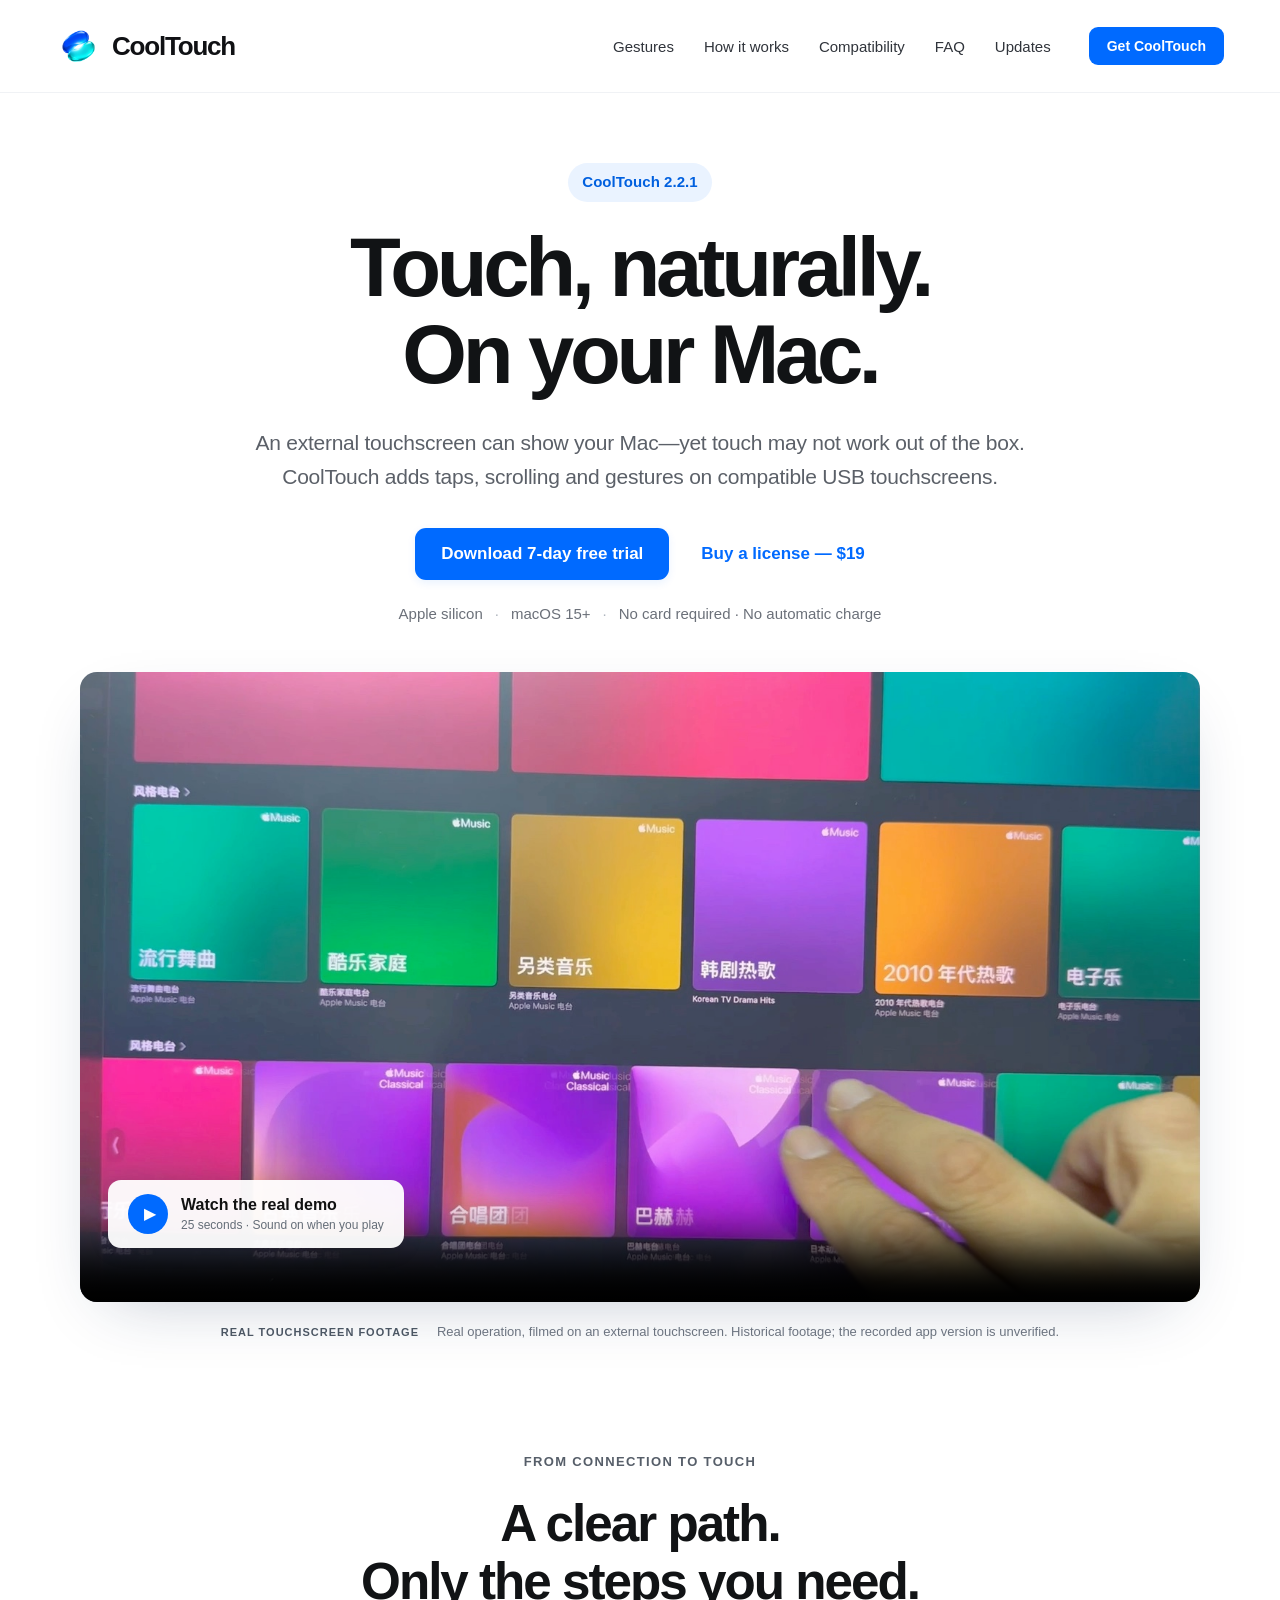
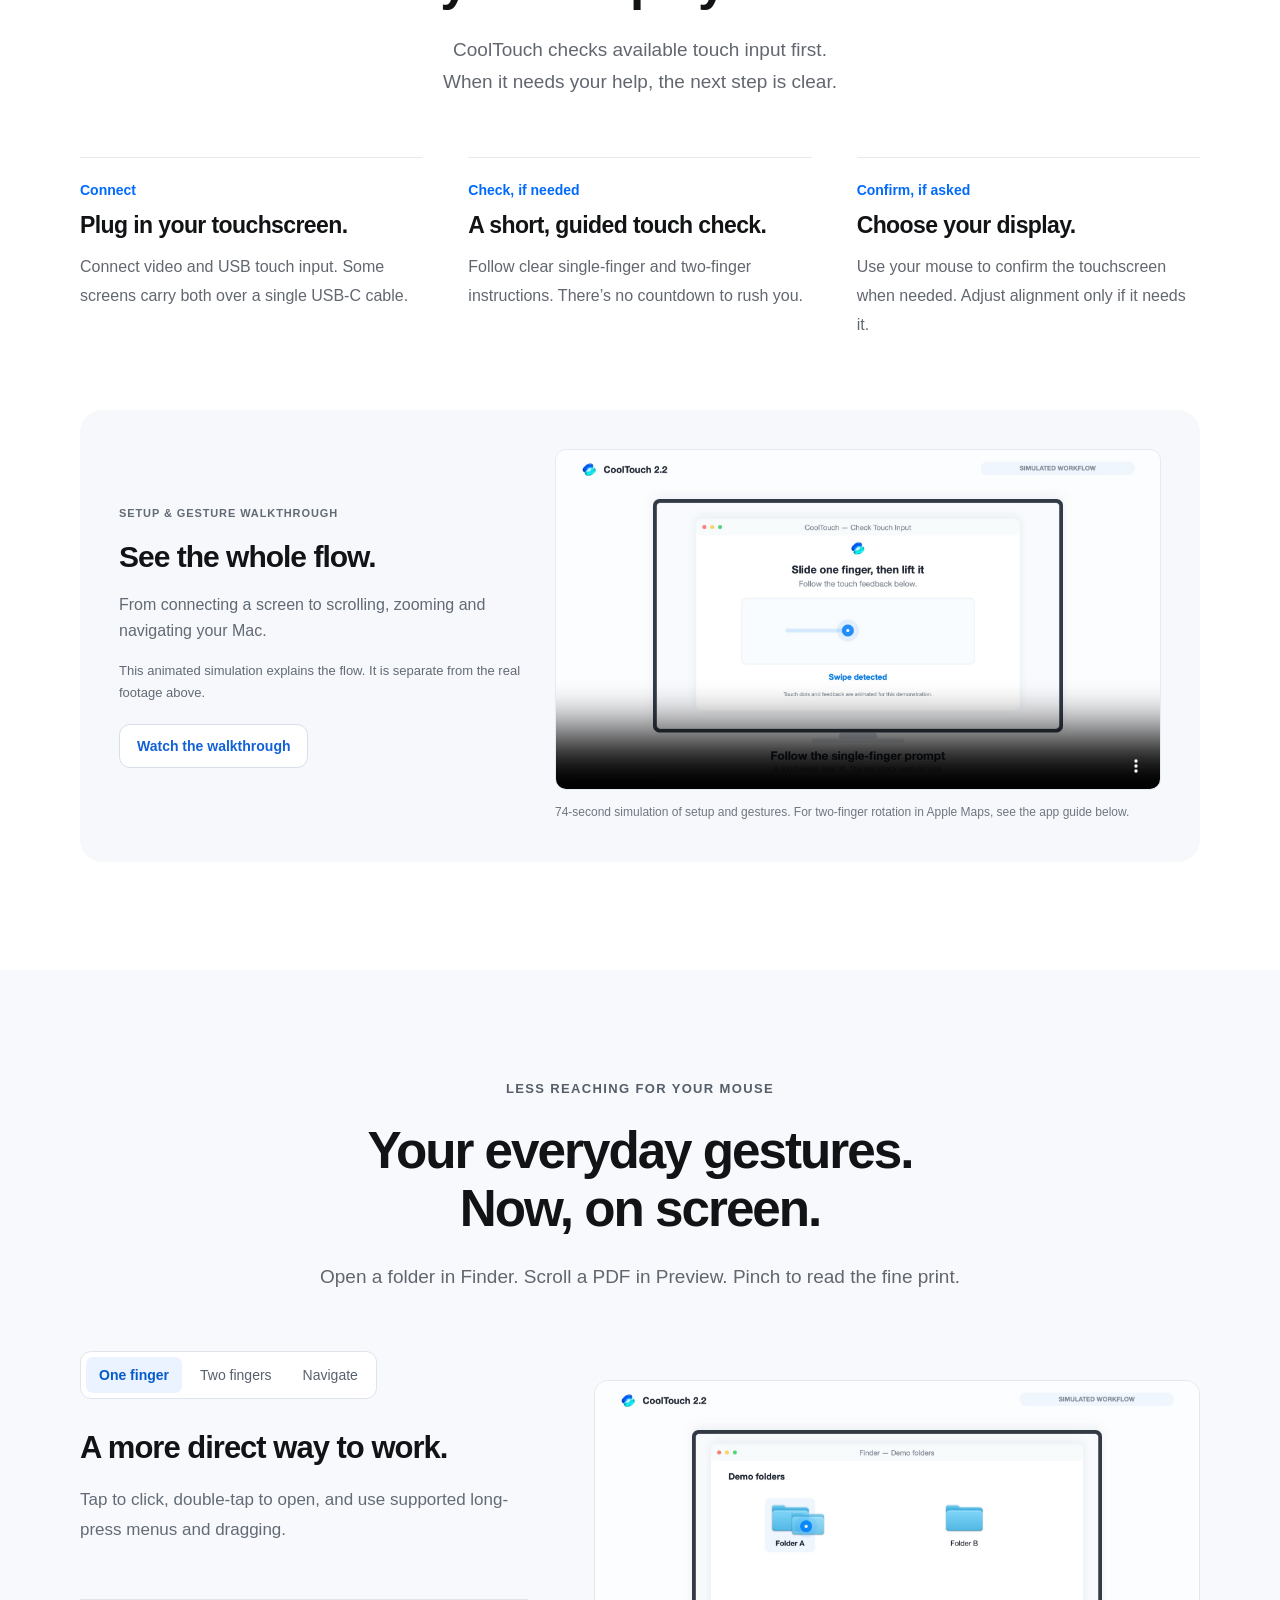
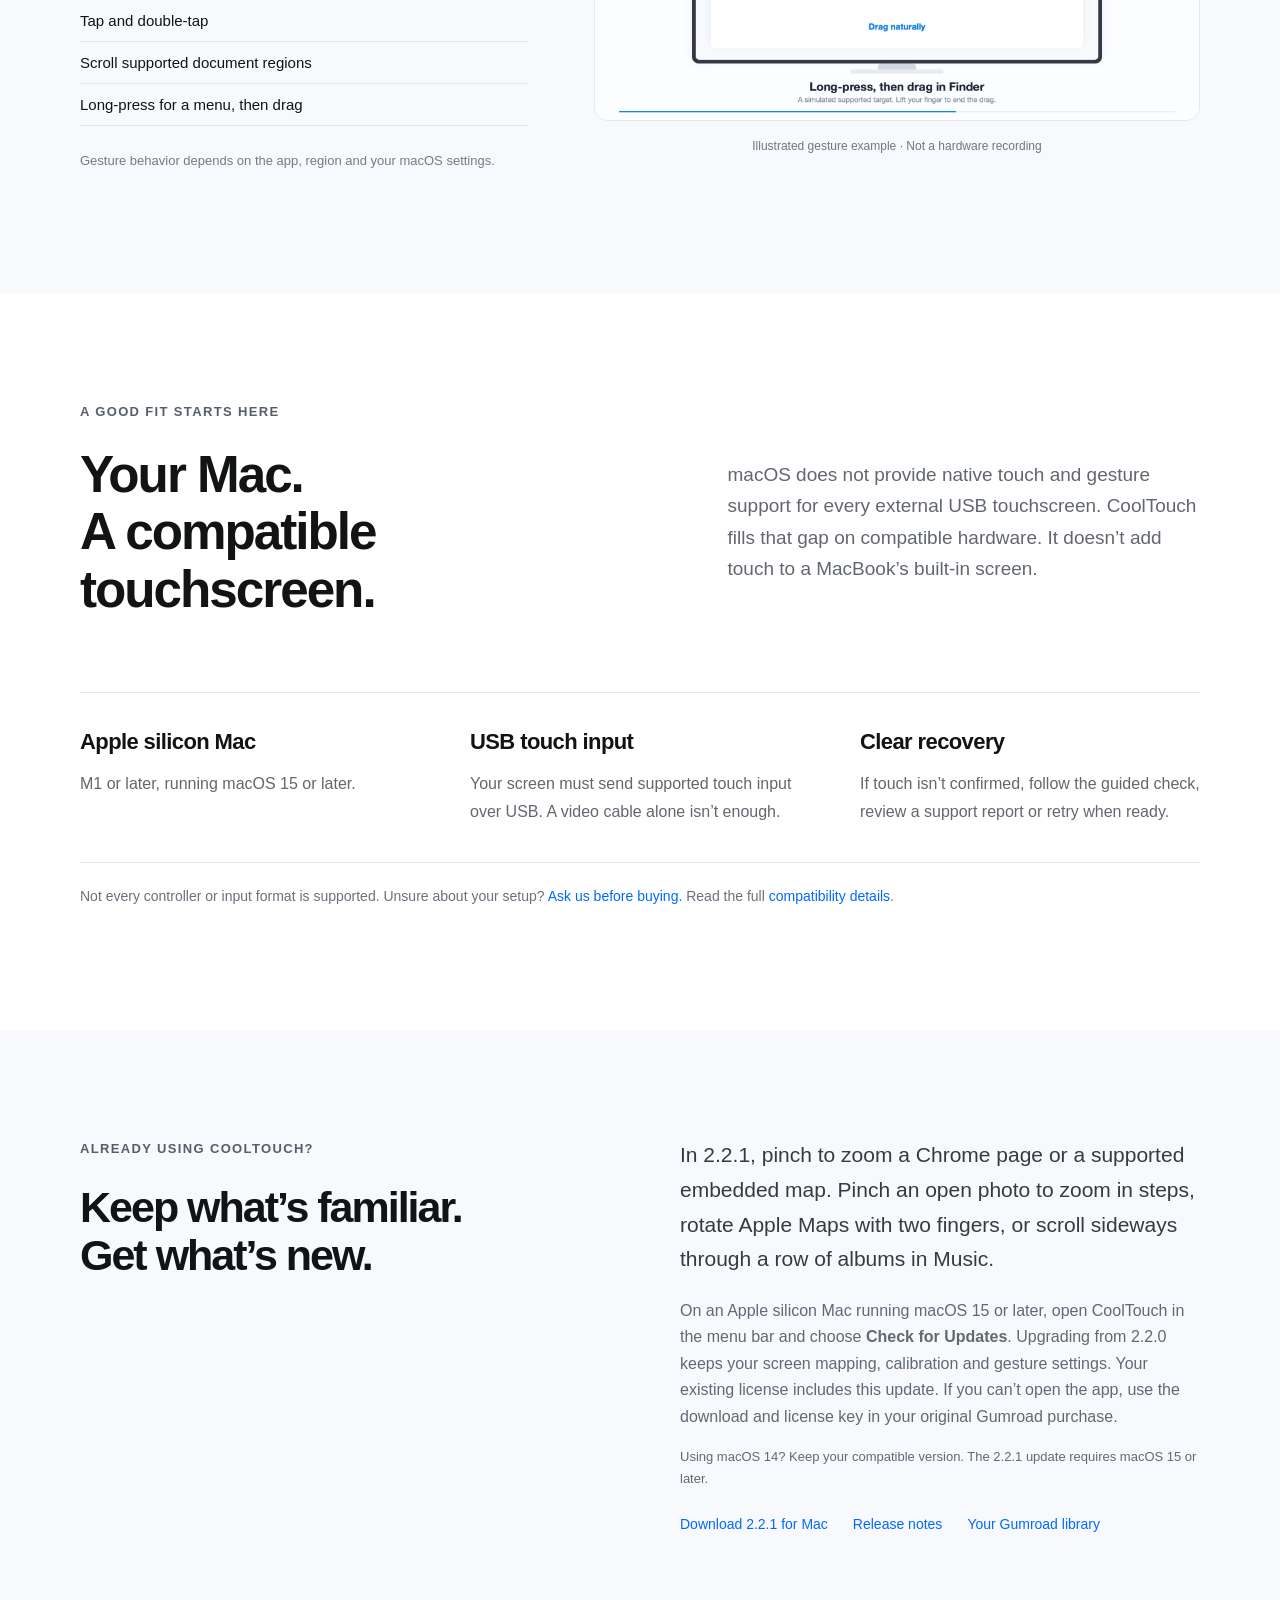
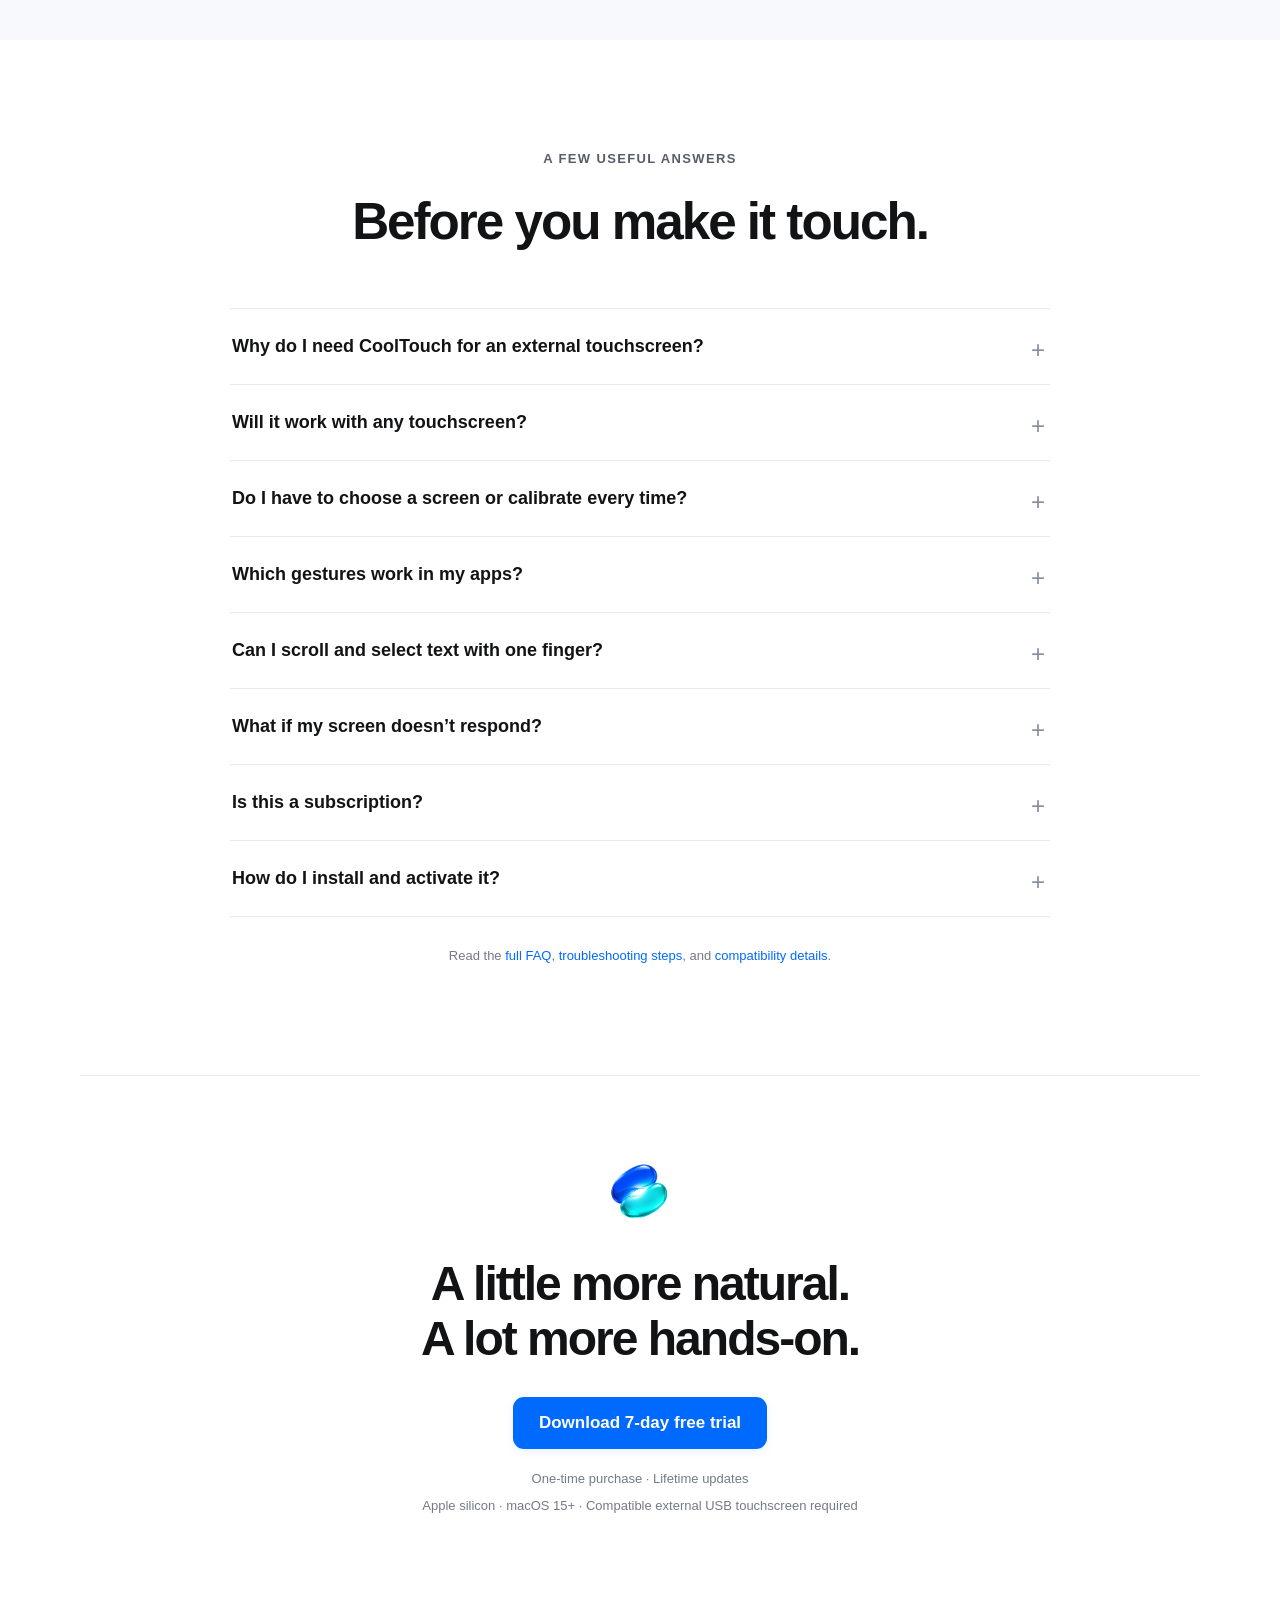
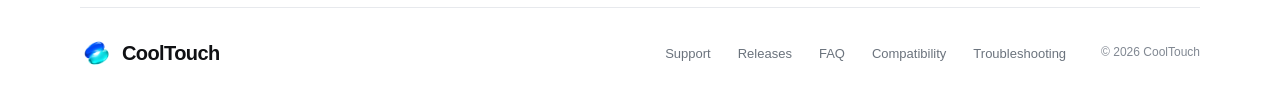
==== commit 1c0b518d: "Add the approved CoolTouch site SEO pack Publish robots.txt, sitemap.xml, llms.txt, the Apple touch " ====
--- a/index.html
+++ b/index.html
@@ -1,8 +1,65 @@
 <!doctype html>
-<html lang="en"><head><meta charset="utf-8"><meta name="viewport" content="width=device-width,initial-scale=1"><link rel="canonical" href="https://cooltouch.app/"><meta property="og:url" content="https://cooltouch.app/"><meta property="og:type" content="website"><meta property="og:title" content="CoolTouch 2.2.1 for Mac"><meta property="og:description" content="Tap, scroll and zoom on compatible external USB touchscreens with your Mac."><meta property="og:image" content="https://cooltouch.app/assets/CoolTouch-2.2.1-cover-1600x900.png"><meta name="theme-color" content="#ffffff"><title>CoolTouch 2.2.1 for Mac — Multi-touch for external USB touchscreens</title><meta name="description" content="External touchscreen connected, but touch not working on your Mac? CoolTouch adds touch and gestures on compatible USB touchscreens. Apple silicon, macOS 15+."><link rel="icon" type="image/png" href="assets/logo.png"><link rel="stylesheet" href="styles.css"><script src="app.js" defer></script></head>
+<html lang="en"><head>
+  <meta charset="utf-8">
+  <meta name="viewport" content="width=device-width,initial-scale=1">
+  <title>CoolTouch 2.2.1 for Mac — Multi-touch for external USB touchscreens</title>
+  <meta name="description" content="External touchscreen connected, but touch not working on your Mac? CoolTouch adds taps, scrolling and gestures on compatible USB touchscreens. Apple silicon, macOS 15+.">
+  <link rel="canonical" href="https://cooltouch.app/">
+  <link rel="icon" type="image/png" href="assets/logo.png">
+  <link rel="apple-touch-icon" href="https://cooltouch.app/apple-touch-icon.png">
+  <meta name="theme-color" content="#ffffff">
+  <meta property="og:url" content="https://cooltouch.app/">
+  <meta property="og:type" content="website">
+  <meta property="og:site_name" content="CoolTouch">
+  <meta property="og:locale" content="en_US">
+  <meta property="og:title" content="CoolTouch 2.2.1 for Mac — Multi-touch for external USB touchscreens">
+  <meta property="og:description" content="CoolTouch adds taps, scrolling and gestures on compatible external USB touchscreens. Apple silicon, macOS 15+.">
+  <meta property="og:image" content="https://cooltouch.app/assets/CoolTouch-2.2.1-cover-1600x900.png">
+  <meta property="og:image:type" content="image/png">
+  <meta property="og:image:width" content="1600">
+  <meta property="og:image:height" content="900">
+  <meta property="og:image:alt" content="CoolTouch 2.2.1 for Mac: Touch, naturally. On your Mac. Real touchscreen footage of a hand using Music on a compatible external USB touchscreen. Apple silicon, macOS 15+.">
+  <meta name="twitter:card" content="summary_large_image">
+  <meta name="twitter:title" content="CoolTouch 2.2.1 for Mac — Multi-touch for external USB touchscreens">
+  <meta name="twitter:description" content="CoolTouch adds taps, scrolling and gestures on compatible external USB touchscreens. Apple silicon, macOS 15+.">
+  <meta name="twitter:image" content="https://cooltouch.app/assets/CoolTouch-2.2.1-cover-1600x900.png">
+  <meta name="twitter:image:alt" content="CoolTouch 2.2.1 for Mac: Touch, naturally. On your Mac. Real touchscreen footage of a hand using Music on a compatible external USB touchscreen. Apple silicon, macOS 15+.">
+  <link rel="stylesheet" href="styles.css">
+  <script src="app.js" defer></script>
+  <script type="application/ld+json">
+  {
+    "@context": "https://schema.org",
+    "@type": "SoftwareApplication",
+    "name": "CoolTouch for Mac",
+    "alternateName": "CoolTouch 2.2.1",
+    "softwareVersion": "2.2.1",
+    "description": "A Mac menu-bar app that adds taps, scrolling and multi-touch gestures on compatible external USB touchscreens.",
+    "url": "https://cooltouch.app/",
+    "image": "https://cooltouch.app/assets/CoolTouch-2.2.1-cover-1600x900.png",
+    "applicationCategory": "UtilitiesApplication",
+    "operatingSystem": "macOS 15 or later",
+    "softwareRequirements": "Apple silicon (M1 or later), macOS 15 or later, and a compatible external USB touchscreen. Both video and USB touch input must reach the Mac.",
+    "downloadUrl": "https://cooltouch.app/CoolTouchDriver-v2.2.1-macOS.zip",
+    "releaseNotes": "https://github.com/marscitizen33/cooltouch-releases/releases/tag/v2.2.1",
+    "email": "support@cooltouch.app",
+    "sameAs": [
+      "https://github.com/marscitizen33/cooltouch-releases",
+      "https://marswanderer72.gumroad.com/l/cooltouch-mac"
+    ],
+    "offers": {
+      "@type": "Offer",
+      "url": "https://marswanderer72.gumroad.com/l/cooltouch-mac",
+      "price": "19.00",
+      "priceCurrency": "USD",
+      "availability": "https://schema.org/InStock",
+      "description": "One-time purchase for one user on one Mac, with lifetime updates. A 7-day full-feature trial is available from first launch, with no card required and no automatic charge."
+    }
+  }
+  </script>
+</head>
 <body>
 <a class="skip" href="#main">Skip to content</a>
-<header class="site-header"><div class="nav-wrap"><a class="brand" href="#" aria-label="CoolTouch home"><img src="assets/logo.png" alt="" width="46" height="46"><span>CoolTouch</span></a><nav aria-label="Main navigation"><a href="#gestures">Gestures</a><a href="#setup">How it works</a><a href="#compatibility">Compatibility</a><a href="#updates">Updates</a></nav><a class="nav-buy" href="https://marswanderer72.gumroad.com/l/cooltouch-mac" target="_blank" rel="noopener">Get CoolTouch</a><button class="menu-toggle" aria-expanded="false" aria-controls="mobile-nav">Menu</button></div><nav id="mobile-nav" class="mobile-nav" aria-label="Mobile navigation" hidden><a href="#gestures">Gestures</a><a href="#setup">How it works</a><a href="#compatibility">Compatibility</a><a href="#updates">Updates</a></nav></header>
+<header class="site-header"><div class="nav-wrap"><a class="brand" href="#" aria-label="CoolTouch home"><img src="assets/logo.png" alt="" width="46" height="46"><span>CoolTouch</span></a><nav aria-label="Main navigation"><a href="#gestures">Gestures</a><a href="#setup">How it works</a><a href="/compatibility/">Compatibility</a><a href="/faq/">FAQ</a><a href="#updates">Updates</a></nav><a class="nav-buy" href="https://marswanderer72.gumroad.com/l/cooltouch-mac" target="_blank" rel="noopener">Get CoolTouch</a><button class="menu-toggle" aria-expanded="false" aria-controls="mobile-nav">Menu</button></div><nav id="mobile-nav" class="mobile-nav" aria-label="Mobile navigation" hidden><a href="#gestures">Gestures</a><a href="#setup">How it works</a><a href="/compatibility/">Compatibility</a><a href="/faq/">FAQ</a><a href="#updates">Updates</a></nav></header>
 <main id="main">
 <section class="hero wrap" aria-labelledby="hero-title"><p class="eyebrow"><span>CoolTouch 2.2.1</span></p><h1 id="hero-title">Touch, naturally.<br>On your Mac.</h1><p class="hero-copy">An external touchscreen can show your Mac—yet touch may not work out of the box.<br class="desktop-break"> CoolTouch adds taps, scrolling and gestures on compatible USB touchscreens.</p><div class="hero-actions"><a class="button primary" href="https://cooltouch.app/CoolTouchDriver-v2.2.1-macOS.zip" download>Download 7-day free trial</a><a class="text-link" href="https://marswanderer72.gumroad.com/l/cooltouch-mac">Buy a license — $19</a></div><p class="requirements">Apple silicon <span>·</span> macOS 15+ <span>·</span> No card required · No automatic charge</p>
 <figure class="hero-demo" id="real-demo"><div class="video-shell real-shell"><video id="real-video" controls playsinline preload="none" poster="assets/real-poster.jpg" aria-label="Real touchscreen demonstration, 25 seconds" aria-describedby="real-caption"><source src="assets/real-demo.mp4" type="video/mp4"><p><a href="assets/real-demo.mp4">Watch the real touchscreen demonstration</a>.</p></video><button class="video-start" data-play="real-video" aria-label="Play the 25-second real touchscreen demo"><span class="play-symbol" aria-hidden="true">▶</span><span>Watch the real demo<small>25 seconds · Sound on when you play</small></span></button></div><figcaption id="real-caption"><span class="caption-label">REAL TOUCHSCREEN FOOTAGE</span><span>Real operation, filmed on an external touchscreen.<br class="mobile-break"> Historical footage; the recorded app version is unverified.</span></figcaption></figure>
@@ -11,9 +68,9 @@
 <div class="setup-demo"><div class="setup-copy"><p class="eyebrow">SETUP & GESTURE WALKTHROUGH</p><h3>See the whole flow.</h3><p>From connecting a screen to scrolling, zooming and navigating your Mac.</p><p class="fine">This animated simulation explains the flow. It is separate from the real footage above.</p><button class="button secondary" data-watch-sim>Watch the walkthrough</button></div><figure><div class="video-shell sim-shell"><video id="sim-video" controls playsinline preload="none" poster="assets/setup-poster.jpg" aria-label="Simulated setup and gesture walkthrough, 74 seconds" aria-describedby="sim-caption"><source src="assets/simulated-demo.mp4" type="video/mp4"><p><a href="assets/simulated-demo.mp4">Watch the simulated walkthrough</a>.</p></video></div><figcaption id="sim-caption">74-second simulation of setup and gestures. For two-finger rotation in Apple Maps, see the app guide below.</figcaption></figure></div>
 </section>
 <section class="gestures section" id="gestures" aria-labelledby="gesture-title"><div class="wrap"><div class="section-intro centered"><p class="eyebrow">LESS REACHING FOR YOUR MOUSE</p><h2 id="gesture-title">Your everyday gestures.<br>Now, on screen.</h2><p>Open a folder in Finder. Scroll a PDF in Preview. Pinch to read the fine print.</p></div><div class="gesture-layout"><div class="gesture-content"><div role="tablist" aria-label="Gesture types" class="gesture-tabs"><button id="tab-one" role="tab" aria-selected="true" aria-controls="gesture-panel" data-gesture="one">One finger</button><button id="tab-two" role="tab" aria-selected="false" aria-controls="gesture-panel" data-gesture="two" tabindex="-1">Two fingers</button><button id="tab-system" role="tab" aria-selected="false" aria-controls="gesture-panel" data-gesture="system" tabindex="-1">Navigate</button></div><div id="gesture-panel" role="tabpanel" aria-labelledby="tab-one" tabindex="0"><h3 id="gesture-heading">A more direct way to work.</h3><p id="gesture-description">Tap to click, double-tap to open, and use supported long-press menus and dragging.</p><ul id="gesture-features"><li>Tap and double-tap</li><li>Scroll supported document regions</li><li>Long-press for a menu, then drag</li></ul></div><p class="fine gesture-note">Gesture behavior depends on the app, region and your macOS settings.</p></div><figure class="gesture-visual"><img id="gesture-image" src="assets/finger-poster.jpg" alt="Simulated Finder long-press and drag gesture" loading="lazy" width="1920" height="1080"><figcaption id="gesture-image-caption">Illustrated gesture example · Not a hardware recording</figcaption></figure></div></div></section>
-<section class="compatibility section wrap" id="compatibility" aria-labelledby="compat-title"><div class="compat-top"><div><p class="eyebrow">A GOOD FIT STARTS HERE</p><h2 id="compat-title">Your Mac.<br>A compatible touchscreen.</h2></div><p>macOS does not provide native touch and gesture support for every external USB touchscreen. CoolTouch fills that gap on compatible hardware. It doesn’t add touch to a MacBook’s built-in screen.</p></div><div class="compat-grid"><article><h3>Apple silicon Mac</h3><p>M1 or later, running macOS 15 or later.</p></article><article><h3>USB touch input</h3><p>Your screen must send supported touch input over USB. A video cable alone isn’t enough.</p></article><article><h3>Clear recovery</h3><p>If touch isn’t confirmed, follow the guided check, review a support report or retry when ready.</p></article></div><p class="compat-foot">Not every controller or input format is supported. Unsure about your setup? <a href="mailto:support@cooltouch.app">Ask us before buying.</a></p></section>
+<section class="compatibility section wrap" id="compatibility" aria-labelledby="compat-title"><div class="compat-top"><div><p class="eyebrow">A GOOD FIT STARTS HERE</p><h2 id="compat-title">Your Mac.<br>A compatible touchscreen.</h2></div><p>macOS does not provide native touch and gesture support for every external USB touchscreen. CoolTouch fills that gap on compatible hardware. It doesn’t add touch to a MacBook’s built-in screen.</p></div><div class="compat-grid"><article><h3>Apple silicon Mac</h3><p>M1 or later, running macOS 15 or later.</p></article><article><h3>USB touch input</h3><p>Your screen must send supported touch input over USB. A video cable alone isn’t enough.</p></article><article><h3>Clear recovery</h3><p>If touch isn’t confirmed, follow the guided check, review a support report or retry when ready.</p></article></div><p class="compat-foot">Not every controller or input format is supported. Unsure about your setup? <a href="mailto:support@cooltouch.app">Ask us before buying.</a> Read the full <a href="/compatibility/">compatibility details</a>.</p></section>
 <section class="updates section" id="updates" aria-labelledby="updates-title"><div class="wrap update-layout"><div><p class="eyebrow">ALREADY USING COOLTOUCH?</p><h2 id="updates-title">Keep what’s familiar.<br>Get what’s new.</h2></div><div class="update-copy"><p>In 2.2.1, pinch to zoom a Chrome page or a supported embedded map. Pinch an open photo to zoom in steps, rotate Apple Maps with two fingers, or scroll sideways through a row of albums in Music.</p><p>On an Apple silicon Mac running macOS 15 or later, open CoolTouch in the menu bar and choose <strong>Check for Updates</strong>. Upgrading from 2.2.0 keeps your screen mapping, calibration and gesture settings. Your existing license includes this update. If you can’t open the app, use the download and license key in your original Gumroad purchase.</p><p class="fine">Using macOS 14? Keep your compatible version. The 2.2.1 update requires macOS 15 or later.</p><div class="inline-links"><a href="https://cooltouch.app/CoolTouchDriver-v2.2.1-macOS.zip" download>Download 2.2.1 for Mac</a><a href="https://github.com/marscitizen33/cooltouch-releases/releases/tag/v2.2.1">Release notes</a><a href="https://app.gumroad.com/library" target="_blank" rel="noopener">Your Gumroad library</a></div></div></div></section>
-<section class="faq section wrap" aria-labelledby="faq-title"><div class="section-intro centered"><p class="eyebrow">A FEW USEFUL ANSWERS</p><h2 id="faq-title">Before you make it touch.</h2></div><div class="faq-list"><details><summary>Why do I need CoolTouch for an external touchscreen?</summary><p>A screen can display your Mac correctly while touch does not respond. Video and touch input are separate: connecting a display does not guarantee macOS can use its touch controller. CoolTouch adds supported touch input and gestures for compatible external USB touchscreens.</p></details><details><summary>Will it work with any touchscreen?</summary><p>Compatibility depends on the touchscreen controller and its input format. CoolTouch checks the touch input and can guide you through supported alternatives, but we do not promise universal compatibility.</p></details><details><summary>Do I have to choose a screen or calibrate every time?</summary><p>No. Matching saved bindings are reused. Confirmation may be needed when screen identity is ambiguous. Calibration is available when touch alignment needs adjustment.</p></details><details><summary>Which gestures work in my apps?</summary><p id="app-support">In Chrome, pinch over text to zoom the whole page. On supported embedded maps, pinch inside the map to zoom it while the surrounding page stays the same size. Pinch a PDF in Preview to zoom smoothly. In Photos, open a photo and pinch to change its zoom level in steps. In Apple Maps, turn two fingers together to rotate the map. In Music, slide up or down through a list, or sideways through a scrollable row of albums.</p></details><details><summary>Can I scroll and select text with one finger?</summary><p>In Preview, swipe with one finger to scroll a PDF. To select text, tap a word, then touch it again and drag across the text. In Finder, press and hold a file for its menu. Keep your finger down and drag to move the item.</p></details><details><summary>What if my screen doesn’t respond?</summary><p>The touch check includes a clear “didn’t respond” option. Where supported, CoolTouch tries another mode. If matching remains unconfirmed, you can retry or save a support report for troubleshooting.</p></details><details><summary>Is this a subscription?</summary><p>No. The current product is a $19 one-time purchase for one user on one Mac, with lifetime updates. Try every feature free for 7 days from first launch. No card required and no automatic charge. Buy anytime for $19 to keep using CoolTouch on one Mac, with lifetime updates. New purchases do not include a voluntary 14-day money-back guarantee. Purchases made under the previous guarantee keep their original terms. Statutory rights and applicable Gumroad refund rules still apply. A compatible external touchscreen is separate hardware.</p></details><details><summary>How do I install and activate it?</summary><p>Unzip the download, move CoolTouch to Applications and open it. Grant Accessibility permission when prompted, then follow any setup instructions. Activate with the license key from your Gumroad receipt.</p></details></div></section>
+<section class="faq section wrap" aria-labelledby="faq-title"><div class="section-intro centered"><p class="eyebrow">A FEW USEFUL ANSWERS</p><h2 id="faq-title">Before you make it touch.</h2></div><div class="faq-list"><details><summary>Why do I need CoolTouch for an external touchscreen?</summary><p>A screen can display your Mac correctly while touch does not respond. Video and touch input are separate: connecting a display does not guarantee macOS can use its touch controller. CoolTouch adds supported touch input and gestures for compatible external USB touchscreens.</p></details><details><summary>Will it work with any touchscreen?</summary><p>Compatibility depends on the touchscreen controller and its input format. CoolTouch checks the touch input and can guide you through supported alternatives, but we do not promise universal compatibility.</p></details><details><summary>Do I have to choose a screen or calibrate every time?</summary><p>No. Matching saved bindings are reused. Confirmation may be needed when screen identity is ambiguous. Calibration is available when touch alignment needs adjustment.</p></details><details><summary>Which gestures work in my apps?</summary><p id="app-support">In Chrome, pinch over text to zoom the whole page. On supported embedded maps, pinch inside the map to zoom it while the surrounding page stays the same size. Pinch a PDF in Preview to zoom smoothly. In Photos, open a photo and pinch to change its zoom level in steps. In Apple Maps, turn two fingers together to rotate the map. In Music, slide up or down through a list, or sideways through a scrollable row of albums.</p></details><details><summary>Can I scroll and select text with one finger?</summary><p>In Preview, swipe with one finger to scroll a PDF. To select text, tap a word, then touch it again and drag across the text. In Finder, press and hold a file for its menu. Keep your finger down and drag to move the item.</p></details><details><summary>What if my screen doesn’t respond?</summary><p>The touch check includes a clear “didn’t respond” option. Where supported, CoolTouch tries another mode. If matching remains unconfirmed, you can retry or save a support report for troubleshooting.</p></details><details><summary>Is this a subscription?</summary><p>No. The current product is a $19 one-time purchase for one user on one Mac, with lifetime updates. Try every feature free for 7 days from first launch. No card required and no automatic charge. Buy anytime for $19 to keep using CoolTouch on one Mac, with lifetime updates. New purchases do not include a voluntary 14-day money-back guarantee. Purchases made under the previous guarantee keep their original terms. Statutory rights and applicable Gumroad refund rules still apply. A compatible external touchscreen is separate hardware.</p></details><details><summary>How do I install and activate it?</summary><p>Unzip the download, move CoolTouch to Applications and open it. Grant Accessibility permission when prompted, then follow any setup instructions. Activate with the license key from your Gumroad receipt.</p></details></div><p class="fine" style="text-align:center;margin:28px auto 0;max-width:820px">Read the <a href="/faq/">full FAQ</a>, <a href="/troubleshooting/">troubleshooting steps</a>, and <a href="/compatibility/">compatibility details</a>.</p></section>
 <section class="closing section wrap"><img src="assets/logo.png" alt="" width="80" height="80" loading="lazy"><h2>A little more natural.<br>A lot more hands-on.</h2><a class="button primary" href="https://cooltouch.app/CoolTouchDriver-v2.2.1-macOS.zip" download>Download 7-day free trial</a><p class="fine">One-time purchase · Lifetime updates</p><p class="fine">Apple silicon · macOS 15+ · Compatible external USB touchscreen required</p></section>
-</main><footer class="site-footer wrap"><a class="brand" href="#"><img src="assets/logo.png" alt="" width="34" height="34"><span>CoolTouch</span></a><div><a href="mailto:support@cooltouch.app">Support</a><a href="https://github.com/marscitizen33/cooltouch-releases/releases/tag/v2.2.1" target="_blank" rel="noopener">Releases</a><a href="#compatibility">Compatibility</a></div><p>© 2026 CoolTouch</p></footer>
+</main><footer class="site-footer wrap"><a class="brand" href="#"><img src="assets/logo.png" alt="" width="34" height="34"><span>CoolTouch</span></a><div><a href="mailto:support@cooltouch.app">Support</a><a href="https://github.com/marscitizen33/cooltouch-releases/releases/tag/v2.2.1" target="_blank" rel="noopener">Releases</a><a href="/faq/">FAQ</a><a href="/compatibility/">Compatibility</a><a href="/troubleshooting/">Troubleshooting</a></div><p>© 2026 CoolTouch</p></footer>
 </body></html>
--- a/styles.css
+++ b/styles.css
@@ -1,7 +1,7 @@
 :root{--ink:#111315;--muted:#62676f;--blue:#006aff;--line:#e7e9ed;--soft:#f6f8fb;--width:1120px;font-family:-apple-system,BlinkMacSystemFont,"Helvetica Neue",Arial,sans-serif;color:var(--ink);background:#fff;font-synthesis:none}*{box-sizing:border-box}html{scroll-behavior:smooth;scroll-padding-top:110px}body{margin:0}button,a{-webkit-tap-highlight-color:transparent}button{font:inherit}a{color:var(--blue);text-decoration:none}a:hover{text-decoration:underline}button{cursor:pointer}a:focus-visible,button:focus-visible,summary:focus-visible,[tabindex]:focus-visible{outline:3px solid #0070ff;outline-offset:6px;border-radius:5px}.wrap{width:min(var(--width),calc(100% - 64px));margin-inline:auto}.skip{position:absolute;top:-80px;left:20px;background:#fff;padding:16px;z-index:40}.skip:focus{top:8px}.site-header{position:sticky;top:0;z-index:20;background:rgba(255,255,255,.95);border-bottom:1px solid rgba(230,233,238,.6);backdrop-filter:blur(18px)}.nav-wrap{max-width:1248px;margin:auto;height:92px;display:flex;align-items:center;padding:0 40px;gap:38px}.brand{display:inline-flex;align-items:center;gap:10px;font-size:26px;font-weight:720;letter-spacing:-1.2px;color:#101114;white-space:nowrap}.brand:hover{text-decoration:none}.brand img{object-fit:contain}.nav-wrap nav{display:flex;gap:30px;margin-left:auto}.nav-wrap nav a{color:#30343b;font-size:15px}.nav-buy{color:#fff;background:var(--blue);padding:11px 18px;border-radius:9px;font-size:14px;font-weight:650}.nav-buy:hover{background:#0059dc;text-decoration:none}.menu-toggle,.mobile-nav{display:none}.hero{text-align:center;padding-top:70px}.eyebrow{font-size:13px;font-weight:650;letter-spacing:1.35px;color:#565e69;margin:0 0 23px;text-transform:uppercase}.hero .eyebrow{font-size:15px;letter-spacing:.05px;text-transform:none;display:flex;justify-content:center;align-items:center;gap:15px}.hero .eyebrow span{color:#0060df;background:#eaf3ff;border-radius:30px;padding:7px 14px;font-weight:650}.hero h1{font-size:clamp(58px,6.5vw,88px);font-weight:750;line-height:1.045;letter-spacing:-4.3px;margin:0 0 27px}.hero-copy{font-size:21px;line-height:1.65;color:#5b6068;margin:0 auto;max-width:850px;letter-spacing:-.25px}.hero-actions{display:flex;align-items:center;justify-content:center;gap:32px;margin:33px 0 22px}.button{display:inline-flex;align-items:center;justify-content:center;min-height:52px;padding:14px 25px;border-radius:11px;border:1px solid transparent;font-size:17px;font-weight:650;line-height:1.3;transition:background .15s,transform .15s}.button:hover{text-decoration:none;transform:translateY(-1px)}.primary{background:var(--blue);color:#fff;box-shadow:0 3px 8px #006aff17}.primary:hover{background:#005ade}.secondary{background:#fff;border-color:#d9dfe8;color:#1261d7}.secondary:hover{background:#f5f9ff}.text-link{font-size:17px;font-weight:600}.requirements{display:flex;gap:12px;justify-content:center;font-size:15px;color:#6b7079;margin:0}.requirements span{color:#afb5be}.hero-demo{margin:45px 0 0;scroll-margin-top:112px}.video-shell{position:relative;overflow:hidden;background:#f1f4f8;border-radius:17px}.real-shell{box-shadow:0 22px 65px -30px #142b544d}video{display:block;width:100%;height:auto;aspect-ratio:16/9;background:#f4f6f9;object-fit:contain}.video-start{position:absolute;bottom:54px;left:28px;display:flex;align-items:center;gap:13px;border:0;border-radius:13px;background:#fffffff2;color:#111;padding:14px 20px;box-shadow:0 3px 20px #0002;text-align:left;font-size:16px;font-weight:650}.video-start small{display:block;margin-top:4px;color:#646d78;font-size:12px;font-weight:450}.play-symbol{display:grid;place-items:center;background:#006aff;color:#fff;width:40px;height:40px;border-radius:50%;font-size:16px;padding-left:3px}.video-start:hover{background:#fff}.video-start[hidden]{display:none}figcaption{font-size:13px;color:#707782;line-height:1.7}.hero-demo figcaption{display:flex;gap:18px;justify-content:center;align-items:flex-start;text-align:left;margin-top:19px}.caption-label{font-size:11px;letter-spacing:1px;font-weight:700;color:#4f5965;padding-top:2px;white-space:nowrap}.mobile-break{display:none}.section{padding-top:108px;padding-bottom:108px}.section-intro{max-width:800px;margin-bottom:58px}.centered{text-align:center;margin-inline:auto}h2{font-size:clamp(34px,4vw,52px);line-height:1.13;letter-spacing:-2px;font-weight:720;margin:0 0 23px}.section-intro>p:last-child{font-size:19px;line-height:1.7;color:var(--muted);margin-bottom:0}h3{font-size:25px;line-height:1.25;letter-spacing:-.6px;margin:0 0 14px;font-weight:650}p{line-height:1.65}.steps{display:grid;grid-template-columns:repeat(3,1fr);gap:45px;margin-bottom:70px}.steps article{border-top:1px solid var(--line);padding-top:24px}.step-label{display:block;color:var(--blue);font-size:14px;font-weight:600;margin-bottom:13px}.steps h3{font-size:23px}.steps p,.compat-grid p{font-size:16px;color:var(--muted);margin:0;line-height:1.8}.setup-demo{background:var(--soft);border-radius:22px;padding:39px;display:grid;grid-template-columns:.8fr 1.2fr;align-items:center;gap:32px}.setup-demo figure{margin:0;min-width:0}.setup-demo figcaption{font-size:12px;margin-top:12px}.setup-copy .eyebrow{font-size:11px;letter-spacing:.9px;margin-bottom:16px}.setup-copy h3{font-size:30px;letter-spacing:-1px}.setup-copy p{font-size:16px;color:#626a75}.setup-copy p.fine{font-size:13px;line-height:1.7}.setup-copy .button{font-size:14px;min-height:44px;padding:12px 17px;margin-top:6px}.sim-shell{border-radius:11px;background:white;border:1px solid #e7eaf0}.gestures{background:#f7f9fc}.gesture-layout{display:grid;grid-template-columns:.85fr 1.15fr;gap:66px;align-items:center}.gesture-tabs{display:flex;gap:5px;padding:5px;border:1px solid #e0e5ed;background:#fff;border-radius:11px;margin-bottom:30px;width:fit-content}.gesture-tabs button{padding:10px 13px;border:0;border-radius:7px;background:transparent;font-size:14px;color:#58616e;white-space:nowrap}.gesture-tabs button[aria-selected=true]{color:#065bc8;background:#eaf3ff;font-weight:650}.gesture-content h3{font-size:31px;letter-spacing:-1px}.gesture-content #gesture-description{font-size:17px;line-height:1.75;color:#636b76;min-height:90px}.gesture-content ul{list-style:none;padding:0;margin:24px 0}.gesture-content li{padding:12px 0;border-bottom:1px solid #e2e6ec;font-size:15px}.gesture-content li:first-child{border-top:1px solid #e2e6ec}.fine{font-size:13px;color:#747b85;line-height:1.7}.gesture-visual{margin:0;min-width:0}.gesture-visual img{display:block;width:100%;height:auto;background:#fff;border-radius:14px;border:1px solid #e3e8f0}.gesture-visual figcaption{margin-top:15px;text-align:center;font-size:12px}.compat-top{display:grid;grid-template-columns:1.1fr .9fr;align-items:center;gap:70px;margin-bottom:50px}.compat-top>p{color:var(--muted);font-size:19px}.compat-grid{display:grid;grid-template-columns:repeat(3,1fr);gap:50px;border-top:1px solid var(--line);padding-top:35px}.compat-grid h3{font-size:22px}.compat-foot{border-top:1px solid var(--line);padding-top:22px;margin-top:35px;font-size:14px;color:#6a717c}.updates{background:#f7f9fc}.update-layout{display:grid;grid-template-columns:1fr 1fr;gap:80px}.update-layout h2{font-size:43px}.update-copy>p:first-child{margin-top:0;font-size:21px;color:#343b45}.update-copy p{font-size:16px;color:#606976}.update-copy p.fine{font-size:13px}.inline-links{display:flex;gap:25px;font-size:14px;margin-top:26px}.faq-list{max-width:820px;margin:auto;border-top:1px solid var(--line)}details{border-bottom:1px solid var(--line);padding:0 2px}summary{cursor:pointer;list-style:none;padding:24px 34px 24px 0;font-size:18px;font-weight:550;position:relative;line-height:1.5}summary::-webkit-details-marker{display:none}summary:after{content:'+';position:absolute;right:3px;top:23px;color:#87919c;font-size:24px;font-weight:350}details[open] summary:after{content:'−'}details p{margin:0 30px 27px 0;font-size:16px;color:var(--muted);line-height:1.8}.closing{text-align:center;border-top:1px solid var(--line);padding-top:75px;padding-bottom:85px}.closing img{object-fit:contain;margin-bottom:22px}.closing h2{font-size:48px}.closing .button{margin:8px 0 14px}.closing .fine{margin:5px 0}.site-footer{display:flex;align-items:center;gap:35px;padding-block:28px;border-top:1px solid var(--line)}.site-footer .brand{font-size:20px;letter-spacing:-.6px;gap:8px}.site-footer>div{display:flex;gap:27px;margin-left:auto;font-size:13px}.site-footer>div a{color:#6b737d}.site-footer>p{font-size:12px;color:#818892;margin:0}
 @media(min-width:1500px){.hero{padding-top:83px}.hero h1{font-size:92px}.hero-demo{margin-top:52px}}
 @media(max-width:1000px){.nav-wrap{gap:22px;padding:0 28px}.nav-wrap nav{gap:20px}.nav-wrap nav a{font-size:14px}.brand{font-size:23px}.hero h1{letter-spacing:-3px}.setup-demo{padding:28px;gap:25px}.setup-copy h3{font-size:27px}.gesture-layout{gap:35px;grid-template-columns:1fr 1fr}.gesture-tabs button{padding:9px 10px;font-size:13px}.gesture-content h3{font-size:28px}.update-layout{gap:40px}.update-layout h2{font-size:38px}.compat-top{gap:40px}.site-footer{flex-wrap:wrap}}
-@media(max-width:760px){html{scroll-padding-top:88px}.wrap{width:calc(100% - 40px)}.nav-wrap{height:74px;padding:0 20px;gap:16px}.brand{font-size:23px}.brand img{width:38px;height:38px}.nav-wrap nav,.nav-buy{display:none}.menu-toggle{display:block;border:1px solid #dde2e9;border-radius:8px;background:#fff;padding:8px 12px;font-size:14px;margin-left:auto}.mobile-nav:not([hidden]){display:flex;flex-direction:column;padding:5px 24px 22px;gap:18px}.mobile-nav a{color:#364050;font-size:16px}.hero{padding-top:42px}.hero .eyebrow{font-size:12px;gap:10px;margin-bottom:22px}.hero .eyebrow span{padding:6px 10px}.hero h1{font-size:clamp(43px,9.9vw,66px);letter-spacing:-2.4px;line-height:1.07;margin-bottom:23px}.hero-copy{font-size:17px;line-height:1.75;max-width:500px}.desktop-break{display:none}.hero-actions{gap:21px;margin-top:26px;flex-wrap:wrap}.button{font-size:15px;min-height:48px;padding:13px 19px}.text-link{font-size:15px}.requirements{font-size:12px;gap:8px;flex-wrap:wrap}.hero-demo{margin-top:33px}.video-shell{border-radius:12px}.video-start{bottom:40px;left:12px;gap:8px;padding:9px 12px;font-size:12px;border-radius:9px}.video-start small{font-size:10px;margin-top:3px}.play-symbol{width:30px;height:30px;font-size:12px}.hero-demo figcaption{flex-direction:column;text-align:center;align-items:center;gap:6px;font-size:12px;line-height:1.65;margin-top:16px}.caption-label{font-size:10px;letter-spacing:.8px}.mobile-break{display:block}.section{padding-top:72px;padding-bottom:72px}h2{font-size:36px;letter-spacing:-1.5px}.section-intro{margin-bottom:39px}.eyebrow{font-size:11px;letter-spacing:1px;margin-bottom:20px}.section-intro>p:last-child{font-size:16px}.steps{grid-template-columns:1fr;gap:27px;margin-bottom:43px}.steps article{padding-top:20px}.steps h3{font-size:22px}.steps p{font-size:15px;max-width:480px}.step-label{font-size:12px;margin-bottom:9px}.setup-demo{grid-template-columns:1fr;padding:25px 20px;border-radius:17px;gap:27px}.setup-copy{max-width:440px}.setup-copy .eyebrow{font-size:10px}.setup-copy h3{font-size:30px}.setup-copy p{font-size:15px}.setup-demo figcaption{font-size:11px;line-height:1.7}.gesture-layout{grid-template-columns:1fr;gap:33px}.gesture-tabs{width:100%;gap:2px}.gesture-tabs button{flex:1;font-size:13px;padding:10px 8px}.gesture-content h3{font-size:29px}.gesture-content #gesture-description{min-height:0;font-size:16px}.gesture-content li{font-size:14px}.gesture-note{font-size:12px}.compat-top{grid-template-columns:1fr;gap:5px;margin-bottom:30px}.compat-top h2{margin-bottom:14px}.compat-top>p{font-size:17px;margin-top:0}.compat-grid{grid-template-columns:1fr;gap:29px;padding-top:28px}.compat-grid h3{font-size:21px;margin-bottom:9px}.compat-grid p{font-size:15px}.compat-foot{font-size:13px}.update-layout{grid-template-columns:1fr;gap:15px}.update-layout h2{font-size:35px}.update-copy>p:first-child{font-size:19px}.update-copy p{font-size:15px}.inline-links{gap:22px;font-size:13px;flex-wrap:wrap}.faq h2{font-size:33px}summary{font-size:16px;padding-block:21px}details p{font-size:14px;margin-right:10px}.closing{padding-top:58px;padding-bottom:56px}.closing img{width:66px;height:66px}.closing h2{font-size:35px}.closing .fine{font-size:11px}.site-footer{gap:22px;padding-block:25px;justify-content:center}.site-footer>div{margin:0;gap:22px}.site-footer .brand{font-size:19px}.site-footer>p{width:100%;text-align:center}}
+@media(max-width:760px){html{scroll-padding-top:88px}.wrap{width:calc(100% - 40px)}.nav-wrap{height:74px;padding:0 20px;gap:16px}.brand{font-size:23px}.brand img{width:38px;height:38px}.nav-wrap nav,.nav-buy{display:none}.menu-toggle{display:block;border:1px solid #dde2e9;border-radius:8px;background:#fff;padding:8px 12px;font-size:14px;margin-left:auto}.mobile-nav:not([hidden]){display:flex;flex-direction:column;padding:5px 24px 22px;gap:18px}.mobile-nav a{color:#364050;font-size:16px}.hero{padding-top:42px}.hero .eyebrow{font-size:12px;gap:10px;margin-bottom:22px}.hero .eyebrow span{padding:6px 10px}.hero h1{font-size:clamp(43px,9.9vw,66px);letter-spacing:-2.4px;line-height:1.07;margin-bottom:23px}.hero-copy{font-size:17px;line-height:1.75;max-width:500px}.desktop-break{display:none}.hero-actions{gap:21px;margin-top:26px;flex-wrap:wrap}.button{font-size:15px;min-height:48px;padding:13px 19px}.text-link{font-size:15px}.requirements{font-size:12px;gap:8px;flex-wrap:wrap}.hero-demo{margin-top:33px}.video-shell{border-radius:12px}.video-start{bottom:40px;left:12px;gap:8px;padding:9px 12px;font-size:12px;border-radius:9px}.video-start small{font-size:10px;margin-top:3px}.play-symbol{width:30px;height:30px;font-size:12px}.hero-demo figcaption{flex-direction:column;text-align:center;align-items:center;gap:6px;font-size:12px;line-height:1.65;margin-top:16px}.caption-label{font-size:10px;letter-spacing:.8px}.mobile-break{display:block}.section{padding-top:72px;padding-bottom:72px}h2{font-size:36px;letter-spacing:-1.5px}.section-intro{margin-bottom:39px}.eyebrow{font-size:11px;letter-spacing:1px;margin-bottom:20px}.section-intro>p:last-child{font-size:16px}.steps{grid-template-columns:1fr;gap:27px;margin-bottom:43px}.steps article{padding-top:20px}.steps h3{font-size:22px}.steps p{font-size:15px;max-width:480px}.step-label{font-size:12px;margin-bottom:9px}.setup-demo{grid-template-columns:1fr;padding:25px 20px;border-radius:17px;gap:27px}.setup-copy{max-width:440px}.setup-copy .eyebrow{font-size:10px}.setup-copy h3{font-size:30px}.setup-copy p{font-size:15px}.setup-demo figcaption{font-size:11px;line-height:1.7}.gesture-layout{grid-template-columns:1fr;gap:33px}.gesture-tabs{width:100%;gap:2px}.gesture-tabs button{flex:1;font-size:13px;padding:10px 8px}.gesture-content h3{font-size:29px}.gesture-content #gesture-description{min-height:0;font-size:16px}.gesture-content li{font-size:14px}.gesture-note{font-size:12px}.compat-top{grid-template-columns:1fr;gap:5px;margin-bottom:30px}.compat-top h2{margin-bottom:14px}.compat-top>p{font-size:17px;margin-top:0}.compat-grid{grid-template-columns:1fr;gap:29px;padding-top:28px}.compat-grid h3{font-size:21px;margin-bottom:9px}.compat-grid p{font-size:15px}.compat-foot{font-size:13px}.update-layout{grid-template-columns:1fr;gap:15px}.update-layout h2{font-size:35px}.update-copy>p:first-child{font-size:19px}.update-copy p{font-size:15px}.inline-links{gap:22px;font-size:13px;flex-wrap:wrap}.faq h2{font-size:33px}summary{font-size:16px;padding-block:21px}details p{font-size:14px;margin-right:10px}.closing{padding-top:58px;padding-bottom:56px}.closing img{width:66px;height:66px}.closing h2{font-size:35px}.closing .fine{font-size:11px}.site-footer{gap:22px;padding-block:25px;justify-content:center}.site-footer>div{margin:0;gap:14px 18px;flex-wrap:wrap;justify-content:center;max-width:100%}.site-footer .brand{font-size:19px}.site-footer>p{width:100%;text-align:center}}
 @media(prefers-reduced-motion:reduce){html{scroll-behavior:auto}*{transition:none!important}}
 
 /* Larger touch targets without adding visible controls. */
